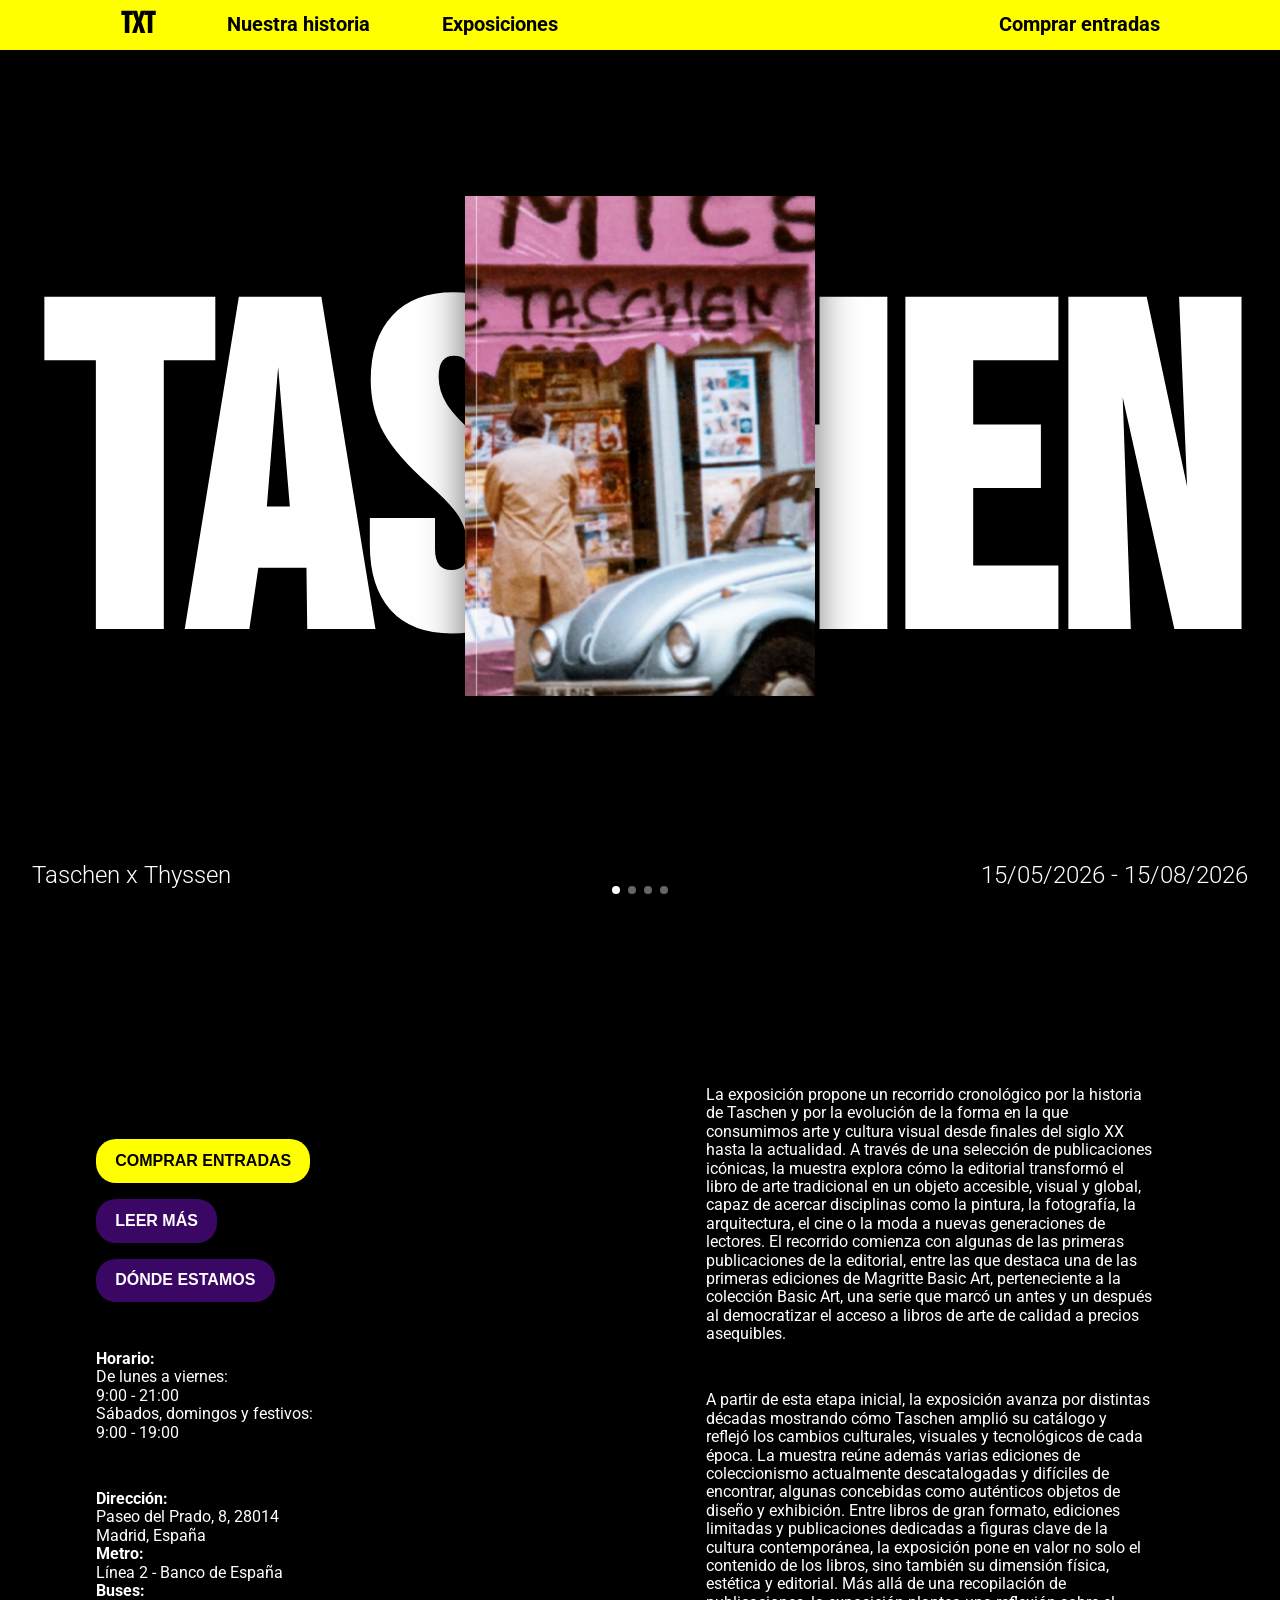
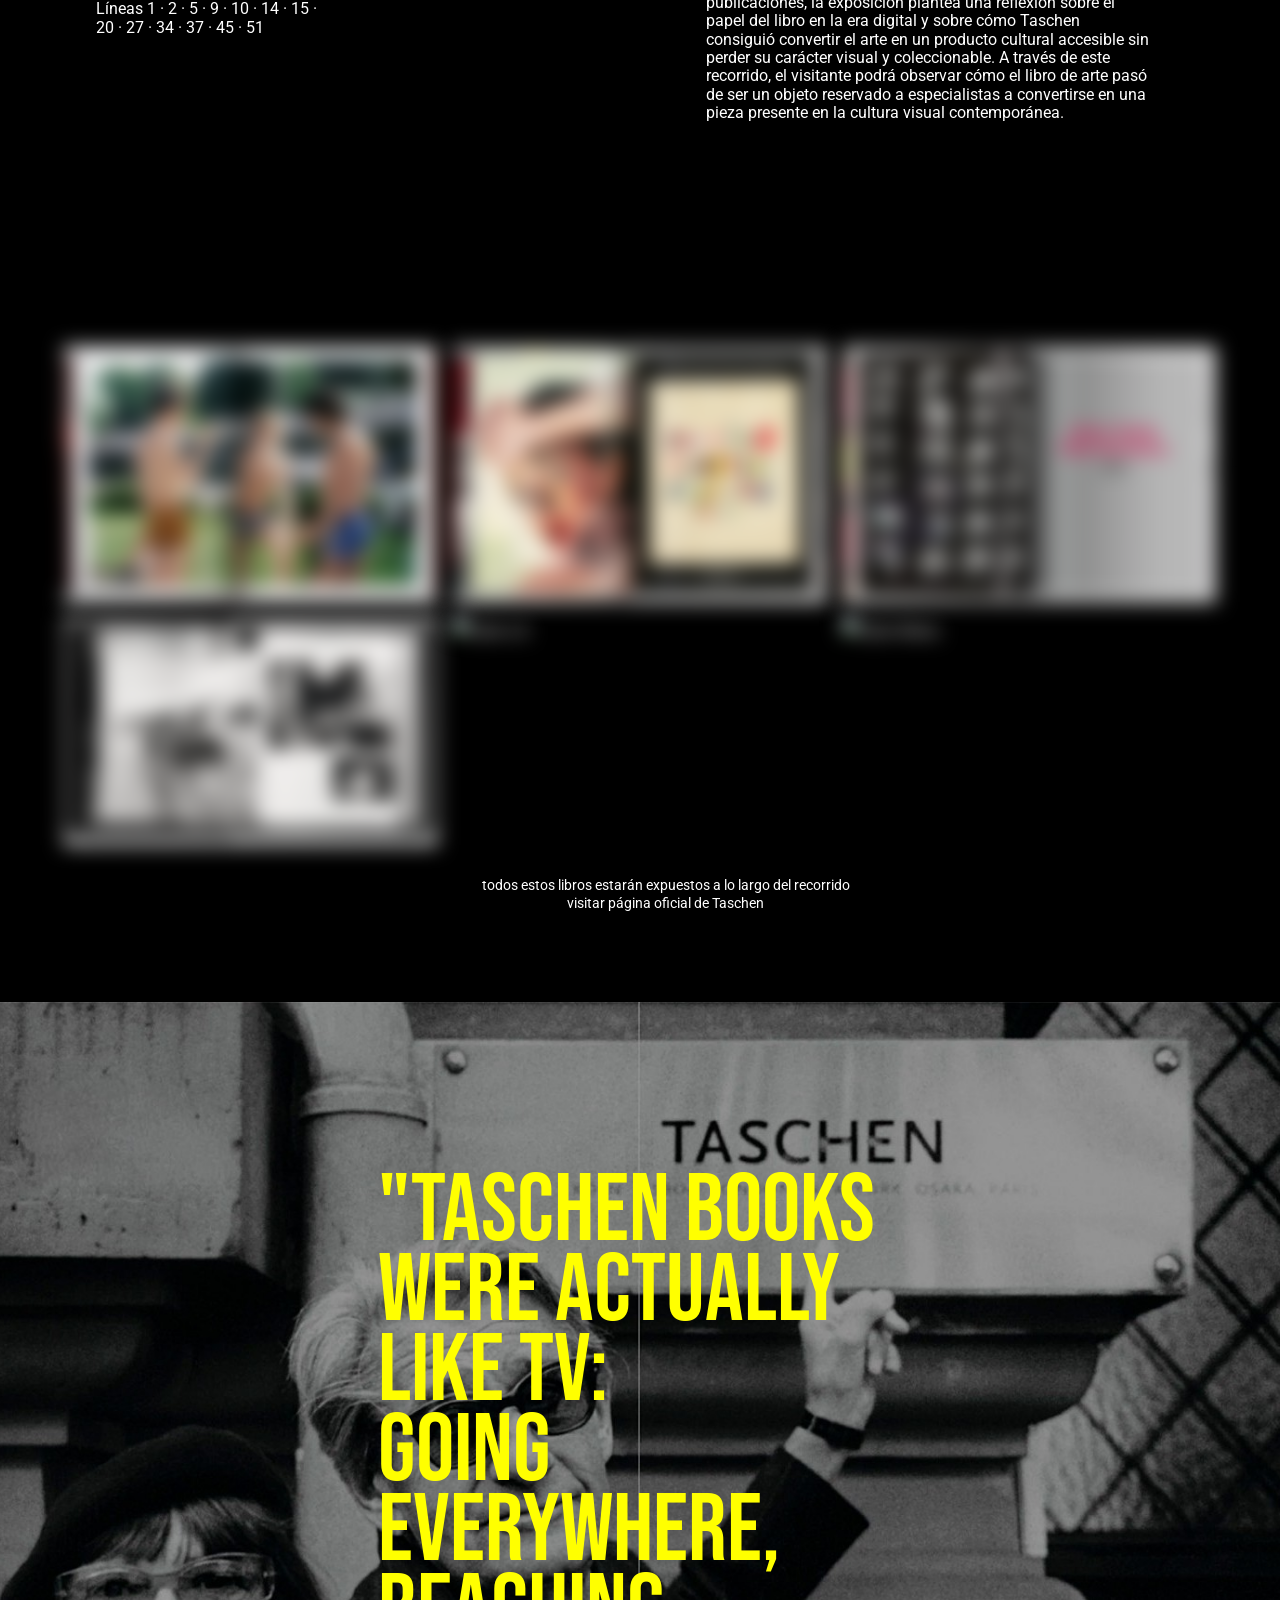
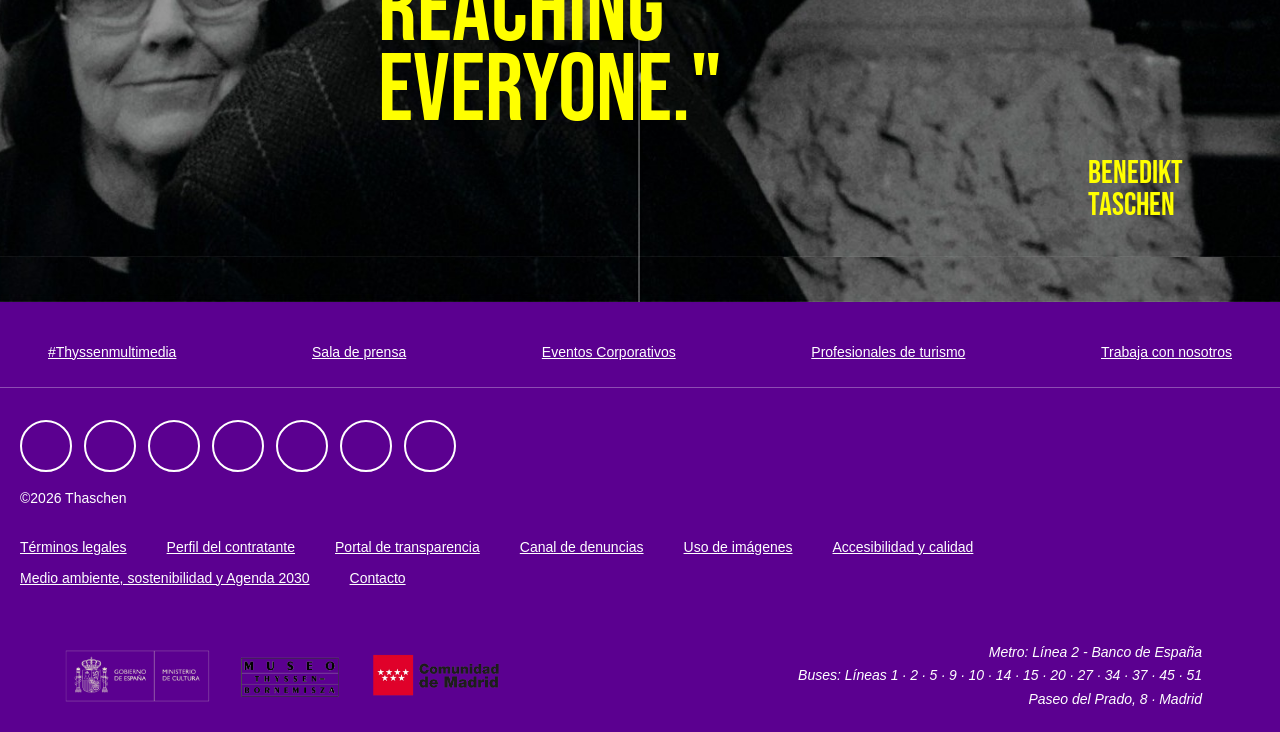
==== index.html @ 72cd9cfa "media queries casi termnado luz" ====
<!doctype html>
<html lang="en">
  <head>
    <title>Taschen x Thyssen</title>
    <meta charset="UTF-8" />
    <link href="img/favicon.png" rel="icon" type="image/x-icon" />
    <meta name="viewport" content="width=device-width, initial-scale=1.0" />
    <link rel="preconnect" href="https://fonts.googleapis.com" />
    <link rel="preconnect" href="https://fonts.gstatic.com" crossorigin />
    <link
      href="https://fonts.googleapis.com/css2?family=Bebas+Neue&family=Monsieur+La+Doulaise&family=Roboto:ital,wght@0,100..900;1,100..900&display=swap"
      rel="stylesheet"
    />
    <link
      rel="stylesheet"
      href="https://cdnjs.cloudflare.com/ajax/libs/font-awesome/7.0.1/css/all.min.css"
      integrity="sha512-2SwdPD6INVrV/lHTZbO2nodKhrnDdJK9/kg2XD1r9uGqPo1cUbujc+IYdlYdEErWNu69gVcYgdxlmVmzTWnetw=="
      crossorigin="anonymous"
      referrerpolicy="no-referrer"
    />

    <!-- <link rel="stylesheet" href="css/stylesheet.css" /> -->
     <link rel="stylesheet" href="css/compartido.css"/>
     
  </head>

  <body class="page-index">
    <!-- Maquetación del menu de navegación........................... -->
   <nav id="menu">
    <ul>
        <li>
            <i class="fa-solid fa-bars" onclick="toggleMenu()"></i>
        </li>
        <li class="logo">
            <a href="#home" onclick="closeMenu()">TXT</a>
        </li>
        <li>
            <a href="history.html" onclick="closeMenu()">Nuestra historia</a>
        </li>
        <li>
            <a href="https://www.museothyssen.org/exposiciones" target="_blank" onclick="closeMenu()">
                Exposiciones
            </a>
        </li>
        <li class="tickets">
            <a href="tickets.html" onclick="closeMenu()">Comprar entradas</a>
        </li>
        <li class="tickets icono">
            <a href="tickets.html" onclick="closeMenu()">
                <i class="fa-solid fa-ticket"></i>
            </a>
        </li>
    </ul>
</nav>

    <!-- Header............................................. -->
    <header class="header">
      <div class="fondoluz">
        <h1>TASCHEN</h1>
        <!--  <span class="eslogan">El arte de editar lo imposible </span> -->
      </div>

      <!-- contenedor donde estan las 4 imagenes q se van cambiando  -->
      <div class="contenedor">
        <!-- la active es la que se ve (editar en css) -->
        <div class="slide active">
          <img src="img/header1.jpg" alt="Imagen 1" />
        </div>
        <div class="slide">
          <img src="img/header2.jpg" alt="Imagen 2" />
        </div>
        <div class="slide">
          <img src="img/header3.jpg" alt="Imagen 3" />
        </div>
        <div class="slide">
          <img src="img/header4.jpg" alt="Imagen 4" />
        </div>
      </div>
      <h2 class="exposición">Taschen x Thyssen</h2>
      <h2 class="fechas">15/05/2026 - 15/08/2026</h2>

      <div class="dots" id="dots">
        <div class="dot active" onclick="goTo(0)"></div>
        <div class="dot" onclick="goTo(1)"></div>
        <div class="dot" onclick="goTo(2)"></div>
        <div class="dot" onclick="goTo(3)"></div>
      </div>
    </header>

    <!-- info exposición.............................................. -->
     <section id="info">
<div class="contenedor-tickets">

    <div class="columna-izquierda">
      <div class="botones">
        <button class="btn-comprar">
          <a href="tickets.html">Comprar entradas</a>
        </button>
        <button class="btn-leer">
          <a href="history.html">Leer más</a>
        </button>
        <button class="btn-donde">Dónde estamos</button>
      </div>

        <p>
           <span>Horario:</span> <br>
            De lunes a viernes: <br>
            9:00 - 21:00 <br>
            Sábados, domingos y festivos: <br>
            9:00 - 19:00
        </p>

        <p>
            <span>Dirección:</span> <br>
            <a href=https://www.google.com/maps/place/Museo+Nacional+Thyssen-Bornemisza/@40.4160406,-3.6975003,17z/data=!3m2!4b1!5s0xd422884f0d4eed9:0xec953e0041586d43!4m6!3m5!1s0xd4228831aa2ecbf:0x5a934a7882cb528f!8m2!3d40.4160406!4d-3.6949254!16zL20vMDczejE5?entry=ttu&g_ep=EgoyMDI2MDUxMy4wIKXMDSoASAFQAw%3D%3D target="_blank" rel="noopener noreferrer">
                Paseo del Prado, 8, 28014 Madrid, España
            </a>
            <br>
        
            <span> Metro:</span><br>
            <a href="https://www.google.com/maps/place/Banco+de+Espa%C3%B1a/@40.4190862,-3.697569,17z/data=!3m1!4b1!4m6!3m5!1s0xd4228848c089d39:0xd64281f9147749df!8m2!3d40.4190862!4d-3.6949941!16s%2Fm%2F0zdr_p5?entry=ttu&g_ep=EgoyMDI2MDUxMy4wIKXMDSoASAFQAw%3D%3D"target="_blank" rel="noopener noreferrer">
             Línea 2 - Banco de España
            </a>
            <br>
        
        
            <span> Buses:</span><br>
             Líneas 1 · 2 · 5 · 9 · 10 · 14 · 15 · 20 · 27 · 34 · 37 · 45 · 51
        <br>
        </p>
    </div>


<div class="columna-derecha">
  <p>
         La exposición propone un recorrido cronológico por 
         la historia de Taschen y por la evolución de la forma 
         en la que consumimos arte y cultura visual desde finales
          del siglo XX hasta la actualidad. A través de una selección de publicaciones icónicas, 
         la muestra explora cómo la editorial transformó el libro de arte tradicional 
         en un objeto accesible, visual y global, capaz de acercar disciplinas como la pintura, la fotografía, la arquitectura, el cine o la moda a nuevas generaciones de lectores. 
          El recorrido comienza con algunas de las primeras publicaciones de la editorial, 
          entre las que destaca una de las primeras ediciones de Magritte Basic Art, 
          perteneciente a la colección Basic Art, una serie que marcó un antes y un después al democratizar 
          el acceso a libros de arte de calidad a precios asequibles. 
  </p>
          
   <p>
          A partir de esta etapa inicial, 
          la exposición avanza por distintas décadas mostrando cómo Taschen amplió su catálogo y reflejó los cambios culturales, visuales y tecnológicos de cada época.
          La muestra reúne además varias ediciones de coleccionismo actualmente descatalogadas
           y difíciles de encontrar, algunas concebidas como auténticos objetos de diseño y exhibición. Entre libros de gran formato, ediciones limitadas y publicaciones dedicadas 
          a figuras clave de la cultura contemporánea, la exposición pone en valor
           no solo el contenido de los libros, sino también su dimensión física, estética y editorial.
         Más allá de una recopilación de publicaciones, la exposición plantea una 
         reflexión sobre el papel del libro en la era digital y sobre cómo Taschen consiguió convertir el arte en un producto cultural accesible sin perder su carácter visual y coleccionable. A través de este recorrido, el visitante podrá observar cómo el libro de arte pasó de ser un objeto reservado a especialistas a convertirse en una pieza presente en la cultura visual contemporánea. 
  </p>
    </div>
  </div>
</section>

      <div class="galeria">
        <figure>
          <img src="img/rolling.jpg" alt="Libro rolling" />
        </figure>
        <figure>
          <img src="img/true crime.jpg" alt="Libro True Crime" />
        </figure>
        <figure>
          <img src="img/andy warhol.jpg" alt="Libro Andy Warhol" />
        </figure>
        <figure>
          <img src="img/andy sumer.jpg" alt="Libro Andy Sumer" />
        </figure>
        <figure>
          <img src="img/LA.jpg" alt="Libro LA" />
        </figure>
        <figure>
          <img src="img/queen.jpg" alt="Libro Reina" />
        </figure>
        
        <p>
          todos estos libros estarán expuestos a lo largo del recorrido <br>
           
       <a href="https://www.taschen.com/en/" target="_blank"> visitar página oficial de Taschen</a>
        </p>
        

        <!-- Foto con frase.................................................... -->
      </div>
  

<section id="frasefoto">
    <div class="contenedor-frase">
        <div class="texto-frase">
            <div class="quote">
                <p>
                    "TASCHEN books were actually like TV: <br>
                    going everywhere,<br>
                    reaching everyone."
                </p>
            </div>
            <div class="autor">
                <p>Benedikt Taschen</p>
            </div>
        </div>
        <img src="img/señor taschen.jpg" alt="Foto de Benedikt Taschen">
    </div>
</section>
    <!-- añadir footer cuando este maquetado -->
 <footer>
      <nav class="footer-top">
        <p>
          <a
            href="https://www.museothyssen.org/thyssenmultimedia"
            target="_blank"
            title="Se abre en una nueva pestaña"
            >#Thyssenmultimedia</a
          >
        </p>
        <p>
          <a
            href="https://www.museothyssen.org/sala-prensa"
            target="_blank"
            title="Se abre en una nueva pestaña"
            >Sala de prensa</a
          >
        </p>
        <p>
          <a
            href="https://www.museothyssen.org/eventos-corporativos"
            target="_blank"
            title="Se abre en una nueva pestaña"
            >Eventos Corporativos</a
          >
        </p>
        <p>
          <a
            href="https://www.museothyssen.org/profesionales-turismo"
            target="_blank"
            title="Se abre en una nueva pestaña"
            >Profesionales de turismo</a
          >
        </p>
        <p>
          <a
            href="https://www.museothyssen.org/empleo"
            target="_blank"
            title="Se abre en una nueva pestaña"
            >Trabaja con nosotros</a
          >
        </p>
      </nav>

      <div class="footer-social">
        <i class="fa-brands fa-facebook"></i>
        <i class="fa-brands fa-instagram"></i>
        <i class="fa-brands fa-x-twitter"></i>
        <i class="fa-brands fa-linkedin-in"></i>
        <i class="fa-brands fa-youtube"></i>
        <i class="fa-brands fa-tiktok"></i>
        <i class="fa-brands fa-whatsapp"></i>
      </div>
      <p class="footer-copy">©2026 Thaschen</p>
      <nav class="footer-legal">
        <p>
          <a
            href="https://www.museothyssen.org/terminos-legales"
            target="_blank"
            title="Se abre en una nueva pestaña"
            >Términos legales</a
          >
        </p>
        <p>
          <a
            href="https://www.museothyssen.org/perfil-contratante"
            target="_blank"
            title="Se abre en una nueva pestaña"
            >Perfil del contratante</a
          >
        </p>
        <p>
          <a
            href="https://www.museothyssen.org/transparencia"
            target="_blank"
            title="Se abre en una nueva pestaña"
            >Portal de transparencia</a
          >
        </p>
        <p>
          <a
            href="https://www.museothyssen.org/canal-denuncias-anonimo"
            target="_blank"
            title="Se abre en una nueva pestaña"
            >Canal de denuncias</a
          >
        </p>
        <p>
          <a
            href="https://www.museothyssen.org/uso-imagenes"
            target="_blank"
            title="Se abre en una nueva pestaña"
            >Uso de imágenes</a
          >
        </p>
        <p>
          <a
            href="https://www.museothyssen.org/visita/accesibilidad"
            target="_blank"
            title="Se abre en una nueva pestaña"
            >Accesibilidad y calidad</a
          >
        </p>
        <p>
          <a
            href="https://www.museothyssen.org/medio-ambiente-sostenibilidad-agenda-2030"
            target="_blank"
            title="Se abre en una nueva pestaña"
            >Medio ambiente, sostenibilidad y Agenda 2030</a
          >
        </p>
        <p>
          <a
            href="https://www.museothyssen.org/contacto"
            target="_blank"
            title="Se abre en una nueva pestaña"
            >Contacto</a
          >
        </p>
      </nav>

      <div class="footer-bottom">
        <figure class="footer-logos">
          <img src="img/gobespana.svg" alt="Gobierno de España" />
          <img src="img/museo.svg" alt="Museo Thyssen-Bornemisza" />
          <img src="img/madrid.svg" alt="Comunidad de Madrid" />
        </figure>

        <div class="footer-location">
          <p>
            Metro: Línea 2 - Banco de España<br />
            Buses: Líneas 1 · 2 · 5 · 9 · 10 · 14 · 15 · 20 · 27 · 34 · 37 · 45
            · 51<br />
            Paseo del Prado, 8 · Madrid
          </p>
        </div>
      </div>
    </footer>
    <script src="js/script.js"></script>
  </body>
</html>
---- css/stylesheet.css ----
* {
  /* Se quitan los márgenes y rellenos por defecto */
  margin: 0;
  padding: 0;
  box-sizing: border-box;
  /* Estilos comunes para todo el texto: tipografía, color e interlineado */
  font-family: "Roboto", sans-serif;
  color: white;
  line-height: 1.6;
  /* Scroll suave cuando me muevo por la página a través de los enlaces del menú */
  scroll-behavior: smooth;
}

img {
  /* Ajusta ancho de imagen al contenedor padre */
  width: 100%; /*  imagen responsiva en ancho */
  /* Alineación vertical en línea de texto */
  vertical-align: middle; /* evita saltos de línea en imágenes inline */
}

p {
  /* Margen alrededor del párrafo */
  margin: 3rem 2rem; 
  line-height: 1rem; /
  /* interlineado */
}

body {
  background-color: black;
  margin: 0;
  padding: 0;
}

h1 {
  /* Estilos para el título principal */
  font-family: "Bebas Neue", cursive;
  font-size: 4rem;
  text-align: center;
  margin: 2rem 0;
}

h2 {
  /* Estilos para los subtítulos */
  font-family: "Roboto", sans-serif;
  font-size: 2rem;
  text-align: center;
  margin: 1rem 0;
  font-weight: 300;
}

a {
  color: white;
  text-decoration: none;
}

/* Estilos del nav................................... */
#menu {
  /* Se coloca en su posición por defecto pero al hacer scroll se queda pegado arriba */
  position: sticky;
  top: 0;
  z-index: 1;
  background-color: yellow;
  box-sizing: border-box;
  height: 50px;
  width: 100%;
}

#menu img {
  /* Tamaño de los iconos del menú */
  width: 30px;
  height: 30px;
}

#menu ul {
  /* Lista horizontal sin viñetas */
  list-style: none;
  display: flex;
  font-size: 20px;
  align-items: center;
  justify-content: center;
  
 
}

#menu > ul > li > a {
    color: black;
    font-weight: bold;
    text-decoration: none;
}


/* todos los li separados 4.5rem entre sí */
#menu ul li + li {
    margin-left: 4.5rem;
}

/* solo el primer .tickets tiene 417px respecto al grupo anterior */
#menu ul li.tickets:not(.icono) {
    margin-left: 441px;
}

/* el icono vuelve a 4.5rem */
#menu ul li.icono {
    margin-left: 4.5rem;
}

#menu ul li.icono i {
  padding-top: 5px;
    font-size: 25px;
    color: #000000;

}

#menu ul li.logo a {
    font-size: 30px;
    font-family: "Bebas Neue", cursive;
    color: #000000;
    text-decoration: none;
}

#menu ul li.tickets a {
    color: #000000;
 }   

 #menu > ul > li:hover {
  transform: scale(1.01);
  transition: transform 0.3s;
}

 /* header................................................ */
  .header {
    position: relative;
    width: 100%;
    height: 100vh;          
    overflow: hidden;
    background: #000000;
  }

  /* ── imagen de fondo ── */
.fondoluz {
    position: absolute;
    inset: 0;
    display: flex;
    justify-content: center;
    align-items: center;
}

.fondoluz h1 {
    margin: 0;
    font-size: 35vw;
}

h2.exposición {
    position: absolute;
    bottom: 6rem;
    left: 2rem;
    margin: 0;
    font-size: 1.5rem;
    color: white;
}

h2.fechas {
    position: absolute;
    bottom: 6rem;
    right: 2rem;
    margin: 0;
    font-size: 1.5rem; 
    color: white;
    }

    .header h2 {
    margin: 0;
    }

  

  /* ── imagen pequeña superpuesta (carrusel) ── */
  .contenedor {
    position: absolute;
    top: 45%;
    left: 50%;
    transform: translate(-50%, -50%);
    width: 350px;
    height: 500px;
    align-items: center;
  }

  .slide {
    position: absolute;
    inset: 0;
    opacity: 0;
    transition: opacity 0.8s ease;
  }
  .slide.active { opacity: 1; }

  .slide img {
    width: 100%;
    height: 100%;
    object-fit: cover;
    display: block;
    box-shadow: 0 12px 40px rgba(0,0,0,0.6);
  }

  /* ── puntos indicadores ── */
  .dots {
    position: absolute;
    bottom: 6rem;
    left: 50%;
    transform: translateX(-50%);
    display: flex;
    gap: 8px;
  }
  .dot {
    width: 8px; height: 8px;
    border-radius: 50%;
    background: rgba(255,255,255,0.4);
    cursor: pointer;
    transition: background 0.3s;

  }
  .dot.active { background: white; }

  /* info.................................... */

  #info {
    display: flex;
    height: 100vh;
    align-items: center;
    padding-bottom: 3rem;
    }

  .columna-izquierda span {
    font-weight: bold;
    color: white;
}

  /* estilos comunes a los tres */
button {
    display: block;
    width: 250px;
    padding: 1rem 2rem;
    border-radius: 20px;
    font-size: 1.25rem;
    font-weight: 700;
    text-transform: uppercase;
    cursor: pointer;
    border: none;
    margin: 1rem 0;
    align-items: column;
}



/* botón amarillo */

.contenedor-tickets {
    display: flex;
    align-items: flex-end;        /* centra verticalmente */
    justify-content: space-between;  /* botones izq, texto dcha */
    gap: 2rem;
    padding: 3rem;
}
.columna-izquierda {
    width: 30%;
    padding: 0 3rem;
    justify-content: space-between;
    padding-bottom: 1rem;
}

.columna-derecha {
    width: 50%;
    text-align: justify;
    padding: 0 3rem;
    padding-bottom: 6rem;
    align-items: flex-end;
}



.columna-derecha p:first-child {
    margin-bottom: 0rem;
}

.button {
    display: block;
    width: 250px;
    padding: 1rem 2rem;
    border-radius: 20px;
    font-size: 1rem;
    font-weight: 700;
    text-transform: uppercase;
    cursor: pointer;
    border: none;
    margin: 1rem 0;
    
}

.btn-comprar {
    background-color: yellow;
    color: black;
    border: none;
}

.btn-comprar:hover {
    background: white;
    color: black;
    transition: 0.3s ease;
}



/* botón morado oscuro */
.btn-leer {
    background-color: #3b0764;
    color: white;
}

/* botón morado medio */
.btn-donde {
    background-color: #3b0764;
    color: white;
}

.btn-leer:hover, .btn-donde:hover {
    background: #ffffff;
    color: #3b0764;
    transition: 0.3s ease;
}

p {
    text-align: justify;
    width: 90%;
    margin-left: auto;   
    font-size: 1rem; 
    line-height: 1.15rem;
    align-items: center;
}

  /* galeria..................................................... */
  .galeria {
  display: flex;
  flex-wrap: wrap;
  gap: 1em;
  padding: 2rem 4rem;
}

.galeria > figure {
  flex: 27%;
  filter: blur(10px); /* Cuanto mayor sea el número, mayor es el difuminado */
  transition: 0.5s;
  animation: movimiento ease 7s infinite; /* Aplica la animación de movimiento */
}

.galeria figure img {
    width: 100%;
    height: 100%;
    object-fit: cover;    /* ← recorta la imagen para que llene el espacio */
    display: block;
}

.galeria p {
    text-align: center;
    font-size: 0.9rem;
    margin-top: 0.5rem;
    color: white;
    padding: 0.5rem;
}

.galeria > figure:hover {
  filter: none; /* Se quita el difuminado al pasar el ratón */
}

@keyframes movimiento {
  0% {
    transform: translateY(0);
  }
  50% {
    transform: translateY(-10px);
  }
  100% {
    transform: translateY(0);
  }
}

/* Frase foto.................................................. */

#frasefoto {
    background-image: url('img/señor taschen.jpg');
    background-size: cover;
    background-position: center;
    height: 100vh;
    position: relative;
    
}

#frasefoto img {
    width: 100%;
    height: 95vh;
    object-fit: cover;
    display: block;
    margin: 0;
     
}

.quote {
    position: absolute;
    top: 50%;
    left: 50%;
    transform: translate(-50%, -50%);
    text-align: center;
    color: white;
    font-size: 1.5rem;
    padding: 0 2rem;
    }

    .quote p {
      font-family: "Bebas Neue", cursive;
      font-size: 96px;
       line-height: 5rem;
       color: yellow;
      
      
  }

.autor {
    position: absolute;
    bottom: 2rem;
    left: 90%;
    transform: translateX(-50%);
}

.autor p {
    font-family: "Bebas Neue", cursive;
    font-size: 2rem;
    line-height: 2rem;
    color: yellow;
  }
---- css/compartido.css ----
/* ===================== RESET + COMPARTIDO ===================== */
* {
  margin: 0;
  padding: 0;
  box-sizing: border-box;
  scroll-behavior: smooth;
}

html,
body {
  overflow-x: hidden;
  max-width: 100%;
}

a {
  color: white;
  text-decoration: none;
}

/* nav........................................ */
#menu {
  position: fixed;
  top: 0;
  z-index: 100;
  background-color: yellow;
  box-sizing: border-box;
  height: 50px;
  width: 100%;
  line-height: 1.6;
}

#menu img {
  width: 30px;
  height: 30px;
}
#menu ul {
  list-style: none;
  display: flex;
  font-size: 20px;
  align-items: center;
  justify-content: center;
}
#menu > ul > li > a {
  color: black;
  font-weight: bold;
  text-decoration: none;
}
#menu ul li + li {
  margin-left: 4.5rem;
}
#menu ul li.tickets:not(.icono) {
  margin-left: 441px;
}
#menu ul li.icono {
  margin-left: 4.5rem;
}
#menu ul li.icono i {
  padding-top: 5px;
  font-size: 25px;
  color: #000000;
}
#menu ul li.logo a {
  font-size: 30px;
  font-family: "Bebas Neue", cursive;
  color: #000000;
  text-decoration: none;
}
#menu ul li.tickets a {
  color: #000000;
}
#menu > ul > li:hover {
  transform: scale(1.01);
  transition: transform 0.3s;
}

/* ocultar menu hamburguesa */
#menu > ul > li:first-child {
  display: none;
  color: black;
}

@media (max-width: 1180px) {
  #menu ul li.tickets:not(.icono) {
    margin-left: auto;
  }

  #menu ul {
    justify-content: space-between;
    padding: 0 2rem;
  }

  #menu ul li + li {
    margin-left: 2rem;
  }
}

@media (max-width: 835px) {
  #menu ul {
    font-size: 14px;
  }
}

@media (max-width: 500px) {
  #menu ul {
    font-size: 12px;
  }
}

/* Media query para pantallas de menos de 700px */
@media screen and (max-width: 700px) {
  #menu {
    height: auto;
  }

  #menu ul {
    flex-direction: column;
    align-items: flex-start;
    padding: 0.5rem 1rem;
  }

  /* Se muestra el icono hamburguesa */
  #menu > ul > li:first-child {
    display: block;
    cursor: pointer;
    font-size: 25px;
    padding: 0.5rem 0;
  }

  /* Se ocultan todas las opciones menos el icono */
  #menu > ul > li:not(:first-child) {
    display: none;
  }

  /* Cuando el menú tiene la clase "abierto", se muestran las opciones */
  #menu.abierto > ul > li:not(:first-child) {
    display: block;
    margin-left: 0 !important; /* Anula los márgenes del menú horizontal */
    padding: 0.4rem 0;
  }

  /* Quitamos el margin-left especial de .tickets en móvil */
  #menu ul li.tickets:not(.icono) {
    margin-left: 0;
  }
}

/* landing............................ */

.page-index {
  background-color: black;
  font-family: "Roboto", sans-serif;
  color: white;
  line-height: 1.6;
}
.page-index img {
  width: 100%;
  vertical-align: middle;
}
.page-index p {
  margin: 3rem 2rem;
  line-height: 1rem;
  text-align: justify;
  width: 90%;
  margin-left: auto;
  font-size: 1rem;
  line-height: 1.15rem;
}

/* taschen de fondo...................... */
.page-index h1 {
  font-family: "Bebas Neue", cursive;
  font-size: 4rem;
  text-align: center;
  margin: 2rem 0;
}
.page-index h2 {
  font-family: "Roboto", sans-serif;
  font-size: 2rem;
  text-align: center;
  margin: 1rem 0;
  font-weight: 300;
}
.page-index .header {
  position: relative;
  width: 100%;
  height: 110vh;
  overflow: hidden;
  background: #000000;
}
.page-index .fondoluz {
  position: absolute;
  inset: 0;
  display: flex;
  justify-content: center;
  align-items: center;
}
.page-index .fondoluz h1 {
  margin: 0;
  font-size: 35vw;
}
.page-index h2.exposición {
  position: absolute;
  bottom: 6rem;
  left: 2rem;
  margin: 0;
  font-size: 1.5rem;
  color: white;
}
.page-index h2.fechas {
  position: absolute;
  bottom: 6rem;
  right: 2rem;
  margin: 0;
  font-size: 1.5rem;
  color: white;
}

/* contenedor de img q va cambiando................ */
.page-index .header h2 {
  margin: 0;
}
.page-index .contenedor {
  position: absolute;
  top: 45%;
  left: 50%;
  transform: translate(-50%, -50%);
  width: 350px;
  height: 500px;
}
.page-index .slide {
  position: absolute;
  inset: 0;
  opacity: 0;
  transition: opacity 0.8s ease;
}
.page-index .slide.active {
  opacity: 1;
}
.page-index .slide img {
  width: 100%;
  height: 100%;
  object-fit: cover;
  display: block;
  box-shadow: 0 12px 40px rgba(0, 0, 0, 0.6);
}
.page-index .dots {
  position: absolute;
  bottom: 6rem;
  left: 50%;
  transform: translateX(-50%);
  display: flex;
  gap: 8px;
}
.page-index .dot {
  width: 8px;
  height: 8px;
  border-radius: 50%;
  background: rgba(255, 255, 255, 0.4);
  cursor: pointer;
  transition: background 0.3s;
}
.page-index .dot.active {
  background: white;
}
.page-index #info {
  display: flex;
  min-height: 100vh;
  height: auto;
  align-items: center;
  padding-bottom: 3rem;
}

/* sección de info........................... */
.page-index .columna-izquierda span {
  font-weight: bold;
  color: white;
}
.page-index button {
  display: block;
  width: 250px;
  padding: 1rem 2rem;
  border-radius: 20px;
  font-size: 1.25rem;
  font-weight: 700;
  text-transform: uppercase;
  cursor: pointer;
  border: none;
  margin: 1rem 0;
}
.page-index .contenedor-tickets {
  display: flex;
  align-items: center;
  justify-content: space-between;
  gap: 2rem;
  padding: 3rem;
}
.page-index .columna-izquierda {
  width: 30%;
  padding: 0 3rem;
  padding-bottom: 5rem;
  margin: 0.2rem 0 !important;
}
.page-index .columna-derecha {
  width: 50%;
  text-align: justify;
  padding: 0 3rem;
  padding-bottom: 5rem;

  /* estilos de botones................................ */
}
.page-index .btn-comprar {
  background-color: yellow;
  color: black;
  border: none;
}
.page-index .btn-comprar a {
  color: black;
}
.page-index .btn-comprar:hover {
  background: white;
  color: black;
  transition: 0.3s ease;
}
.page-index .btn-leer,
.page-index .btn-donde {
  background-color: #3b0764;
  color: white;
}
.page-index .btn-leer:hover,
.page-index .btn-donde:hover {
  background: #ffffff;
  color: #3b0764;
  transition: 0.3s ease;
}
.page-index .galeria {
  display: flex;
  flex-wrap: wrap;
  gap: 1em;
  padding: 2rem 4rem;
}

/* galeria desenfocada........................ */

.page-index .galeria > figure {
  flex: 27%;
  filter: blur(10px);
  transition: 0.5s;
  animation: movimiento ease 7s infinite;
}
.page-index .galeria figure img {
  width: 100%;
  height: 100%;
  object-fit: cover;
  display: block;
}
.page-index .galeria p {
  text-align: center;
  font-size: 0.9rem;
  margin-top: 0.5rem;
  color: white;
  padding: 0.5rem;
}
.page-index .galeria > figure:hover {
  filter: none;
}

@keyframes movimiento {
  0% {
    transform: translateY(0);
  }
  50% {
    transform: translateY(-10px);
  }
  100% {
    transform: translateY(0);
  }
}
/* frase final con foto.................. */

.page-index #frasefoto {
  background-image: url("../img/señor taschen.jpg");
  background-size: cover;
  background-position: center;
  height: 100vh;
  position: relative;
}
.page-index #frasefoto img {
  width: 100%;
  height: 95vh;
  object-fit: cover;
  display: block;
  margin: 0;
}
.page-index .quote {
  position: absolute;
  top: 50%;
  left: 50%;
  transform: translate(-50%, -50%);
  text-align: center;
  color: white;
  font-size: 1.5rem;
  padding: 0 2rem;
}
.page-index .quote p {
  font-family: "Bebas Neue", cursive;
  font-size: 96px;
  line-height: 5rem;
  color: yellow;
}
.page-index .autor {
  position: absolute;
  bottom: 2rem;
  left: 90%;
  transform: translateX(-50%);
}
.page-index .autor p {
  font-family: "Bebas Neue", cursive;
  font-size: 2rem;
  line-height: 2rem;
  color: yellow;
}

@media (max-width: 1180px) {
  .page-index .contenedor-tickets {
    flex-direction: column;
    align-items: center;
    padding: 2rem;
  }

  .page-index .columna-izquierda {
    width: 100%;
    padding: 0 2rem;
    display: flex;
    flex-direction: column;
    align-items: center;
  }
  .page-index .botones {
    display: flex;
    flex-direction: row;
    justify-content: center;
    gap: 1rem;
    flex-wrap: nowrap;
  }

  .page-index .botones button {
    width: auto;
    padding: 0.8rem 1.2rem;
    font-size: 1rem;
  }
  .page-index .columna-derecha {
    width: 100%;
    padding: 0 2rem 2rem;
  }

  .page-index p {
    margin: 1rem 1rem;
  }
}

@media (max-width: 700px) {
  .page-index .botones {
    display: flex;
    flex-direction: column;
    justify-content: left;
    gap: 0.5rem;
    flex-wrap: nowrap;
  }
}
.page-index .botones button {
  width: auto;
  padding: 0.8rem 1.2rem;
  font-size: 1rem;
}

@media (max-width: 835px) {
  .page-index h2.exposición,
  .page-index h2.fechas {
    font-size: 1rem;
  }

  .page-index .quote p {
    font-size: 4rem;
    line-height: 3rem;
  }

  .page-index .autor p {
    font-size: 1.5rem;
    line-height: 1.5rem;
  }

  .page-index .galeria > figure {
    /* quitar efecto desenfocado y hover de la galeria */
    filter: none !important;
    animation: none;
    flex: 45%;
  }

  .page-index .columna-izquierda {
    flex-direction: column;
    align-items: center;
    width: 100%;
  }
}

@media screen and (max-width: 490px) {
  /* se aumenta la altura del ehader para q ls h2 no queden pegado a los dots */
  .page-index .header {
    height: 100vh;
  }

  .page-index .dots {
    bottom: 8rem;
  }

  .page-index h2.exposición {
    bottom: 3rem;
    left: 50%;
    transform: translateX(-50%);
    /* impide q el texto se divida en 2 lineas */
    white-space: nowrap;
    font-size: 1rem;
  }

  .page-index h2.fechas {
    bottom: 1.5rem;
    right: 50%;
    transform: translateX(50%);
    white-space: nowrap;
    font-size: 1rem;
  }

  .page-index .contenedor {
    width: 300px;
    height: 400px;
  }

  .page-index .botones {
    flex-direction: row;
    flex-wrap: wrap;
    justify-content: center;
  }
}

/* /* justificar p a al izda no rios */
.page-index p {
  text-align: left;
}

.page-index .galeria {
  padding-top: 0;
  margin-top: 0;
}

/* historia.................................. */
.page-history {
  background-color: #000000;
  font-family: "Roboto", sans-serif;
  color: #ffffff;
}
.page-history h1 {
  font-family: "Bebas Neue", cursive;
  text-align: center;
  font-size: 14vw;
  font-weight: 400;
  margin-top: 7rem;
}
.page-history h2 {
  font-family: "Bebas Neue", cursive;
  font-size: 4vw;
  font-weight: 200;
  margin-top: -3rem;
  margin-left: 3rem;
}
.page-history h3 {
  font-family: "Roboto", sans-serif;
  font-style: italic;
  text-align: center;
  font-size: 4vw;
  font-weight: 200;
  margin-top: 6rem;
  margin-left: 2rem;
  margin-right: 2rem;
}
.page-history h4 {
  text-align: right;
  font-family: "Roboto", sans-serif;
  font-style: italic;
  font-size: 3vw;
  font-weight: 100;
  margin-top: 6rem;
  margin-right: 5rem;
}
.page-history h5 {
  font-family: "Roboto", sans-serif;
  font-style: italic;
  font-size: 150%;
}
.page-history p {
  font-family: "Roboto", sans-serif;
  font-style: italic;
}
.page-history .textoabajo {
  position: relative;
  z-index: 1;
}

.page-history .textoabajo a {
  position: relative;
  z-index: 1;
  pointer-events: auto;
}
.page-history a {
  color: #ffffff;
  text-decoration: none;
}
.page-history .todo {
  position: relative;
}
.page-history .todo > img {
  position: absolute;
  top: 0;
  left: 50%;
  transform: translateX(-50%);
  z-index: 0;
  width: 55%;
}
.page-history .textoimagen,
.page-history .textoimagen1,
.page-history .textoimagen2,
.page-history .textoimagen3,
.page-history .textoimagen4,
.page-history .textoimagen5,
.page-history .textoimagen6,
.page-history .textoimagen7 {
  position: relative;
  z-index: 1;
  display: flex;
  align-items: center;
  width: 100%;
  margin-bottom: 1rem;
  justify-content: space-between;
}
.page-history .textoimagen,
.page-history .textoimagen2,
.page-history .textoimagen4,
.page-history .textoimagen6 {
  flex-direction: row;
}
.page-history .textoimagen1,
.page-history .textoimagen3,
.page-history .textoimagen5,
.page-history .textoimagen7 {
  flex-direction: row-reverse;
}
.page-history figure {
  width: 40%;
}
.page-history figure img {
  width: 100%;
  height: auto;
}
.page-history figure a {
  display: block;
  cursor: zoom-in;
}
.page-history .texto {
  width: 30%;
  font-family: "Roboto";
}
.page-history .textoimagen {
  margin: 5rem;
}
.page-history .textoimagen2 {
  margin-top: 3rem;
  margin-left: 5rem;
  margin-bottom: 6rem;
}
.page-history .textoimagen4 {
  margin-top: 1rem;
  margin-left: 5rem;
}
.page-history .textoimagen6 {
  margin-top: 12rem;
  margin-left: 5rem;
  margin-bottom: 4rem;
  margin-right: 4rem;
}
.page-history .textoimagen7 {
  margin-top: 10rem;
  padding-left: 4rem;
  padding-right: 8rem;
}
.page-history .textoimagen1 {
  padding-right: 6rem;
}
.page-history .textoimagen3 {
  padding-right: 6rem;
}
.page-history .textoimagen3 > div {
  padding-top: 1rem;
  padding-bottom: 6rem;
}
.page-history .textoimagen5 {
  padding-right: 6rem;
  margin-top: 10rem;
}
.page-history .figura1 img {
  width: 50%;
}
.page-history .figura1 {
  margin-left: 2rem;
  margin-top: 2rem;
}
.page-history .figura2 img {
  width: 50%;
}
.page-history .figura2 {
  margin-left: 9rem;
}
.page-history .figura3 img {
  margin-left: 2rem;
  width: 40%;
}
.page-history .figura4 img {
  width: 40%;
  margin-left: 11rem;
  margin-bottom: 5rem;
}
.page-history .figura5 img {
  width: 50%;
}
.page-history .figura6 img {
  width: 60%;
  margin-left: 9rem;
}
.page-history .figura7 img {
  width: 80%;
  padding-right: 7rem;
}
.page-history .figura8 img {
  margin-left: 4rem;
  width: 70%;
}
.page-history .textoabajo {
  text-align: center;
  margin-top: 30rem;
  list-style: none;
}
.page-history .fechaabajo {
  text-align: right;
  padding-right: 5rem;
  padding-top: 9rem;
}

/* compra de entradas......................... */

.page-tickets {
  background: #f5f5f5;
  font-family: "Roboto", sans-serif;
}

.page-tickets * {
  color: black;
}
.page-tickets .pagina {
  width: 100%;
  min-height: 100vh;
  background: #f5f5f5;
  padding-top: 70px;
  box-sizing: border-box;
}
.page-tickets .pagina h1,
.page-tickets .pagina h2,
.page-tickets .pagina h3,
.page-tickets .paso,
.page-tickets .boton,
.page-tickets .descargapdf,
.page-tickets #aceptarcompra,
.page-tickets .inicio {
  font-family: "Bebas Neue", sans-serif;
  letter-spacing: 1px;
}
.page-tickets .pagina p,
.page-tickets .pagina input,
.page-tickets .pagina select,
.page-tickets .pagina span,
.page-tickets .pagina label,
.page-tickets .pagina button,
.page-tickets .pagina div {
  font-family: "Roboto", sans-serif;
  color: black;
}
.page-tickets .bloque {
  width: 100%;
  max-width: 1150px;
  height: 310px;
  margin: 30px auto 0;
  border: 1px solid #9f9f9f;
  background: white;
  display: flex;
  overflow: hidden;
}
.page-tickets .imagen {
  width: 29%;
  height: 100%;
  flex-shrink: 0;
}
.page-tickets .imagen img {
  width: 100%;
  height: 100%;
  object-fit: cover;
  display: block;
}
.page-tickets .texto {
  width: 71%;
  height: 100%;
  padding: 40px 55px 40px 45px;
  display: flex;
  flex-direction: column;
  justify-content: center;
  align-items: flex-start;
  box-sizing: border-box;
}
.page-tickets .texto h1 {
  font-size: 5rem;
  line-height: 0.9;
  margin: 0 0 28px 0;
  color: black;
  text-align: left;
}
.page-tickets .texto p {
  max-width: 95%;
  margin: 0;
  color: black;
  font-size: 1rem;
  line-height: 1.35;
}
.page-tickets .proceso {
  width: 100%;
  min-height: 95vh;
  padding: 40px 0 5px 0;
}
.page-tickets .pasos {
  width: 100%;
  max-width: 1200px;
  margin: 0 auto 40px;
  padding: 18px 22px;
  display: grid;
  grid-template-columns: repeat(4, 1fr);
  gap: 20px;
  border-radius: 28px;
  transition:
    background 0.35s ease,
    backdrop-filter 0.35s ease,
    border 0.35s ease,
    box-shadow 0.35s ease;
}
.page-tickets .pasos.desplazado {
  background: rgba(255, 255, 255, 0.18);
  border: 1px solid rgba(255, 255, 255, 0.25);
  box-shadow: 0 8px 32px rgba(0, 0, 0, 0.08);
  backdrop-filter: blur(14px);
}
.page-tickets .paso {
  padding: 18px 25px;
  background: #f2eb00;
  border-radius: 40px;
  color: black !important;
  font-size: 1rem;
  text-align: center;
  white-space: nowrap;
  transition: 0.3s;
}
.page-tickets .paso.activo {
  background: black !important;
  color: #f2eb00 !important;
}

.page-tickets .fases {
  width: 100%;
  max-width: 1100px;
  margin: auto;
}

.page-tickets .fase {
  display: none;
  animation: aparecer 0.4s ease;
}

.page-tickets .fase.visible {
  display: block;
}

.page-tickets .fase h2 {
  margin-bottom: 40px;
  color: black;
  font-size: 3.5rem;
}

.page-tickets .calendario {
  max-width: 560px;
  margin: auto;
}

.page-tickets .cabecera {
  margin-bottom: 18px;
  display: flex;
  align-items: center;
  justify-content: center;
  gap: 22px;
}

.page-tickets .cabecera h3 {
  color: black;
  font-size: 1.4rem;
}

.page-tickets .cabecera button {
  width: 40px;
  height: 40px;
  border: none;
  background: white;
  cursor: pointer;
  display: flex;
  align-items: center;
  justify-content: center;
  font-size: 1.35rem;
  font-weight: bold;
  transition: 0.3s;
}

.page-tickets .cabecera button:hover {
  background: #f2eb00;
}

.page-tickets .dias,
.page-tickets .fechas {
  display: grid;
  grid-template-columns: repeat(7, 1fr);
  gap: 7px;
}

.page-tickets .dias div {
  color: black;
  font-size: 0.9rem;
  font-weight: bold;
  text-align: center;
}

.page-tickets .dia {
  aspect-ratio: 1/1;
  border: 1px solid #999;
  background: white;
  color: black;
  cursor: pointer;
  display: flex;
  align-items: center;
  justify-content: center;
  font-size: 0.92rem;
  transition: 0.3s;
}

.page-tickets .dia:hover {
  background: #f2eb00;
}

.page-tickets .dia.elegido {
  background: black !important;
  color: #f2eb00 !important;
}

.page-tickets .dia.bloqueado {
  opacity: 0.3;
  pointer-events: none;
}

.page-tickets .horas {
  max-width: 760px;
  margin: auto;
  display: grid;
  grid-template-columns: repeat(3, 1fr);
  gap: 14px;
}

.page-tickets .hora {
  padding: 11px 10px;
  border: 1px solid #999;
  background: white;
  color: black;
  cursor: pointer;
  font-size: 0.95rem;
  text-align: center;
  transition: 0.3s;
}

.page-tickets .hora:hover {
  background: black;
  color: #f2eb00;
}

.page-tickets .hora.elegido {
  background: black !important;
  color: #f2eb00 !important;
}

.page-tickets .formulario {
  max-width: 420px;
  margin: 15vh auto;
  display: flex;
  flex-direction: column;
  gap: 14px;
}

.page-tickets .formulario input,
.page-tickets .formulario select {
  height: 46px;
  padding: 0 14px;
  border: 1px solid #888;
  background: rgb(255, 255, 255);
  color: black !important;
  font-size: 0.95rem;
}

.page-tickets .cantidad {
  display: flex;
  flex-direction: column;
  gap: 8px;
}

.page-tickets .controles {
  display: flex;
  align-items: center;
  gap: 14px;
}

.page-tickets .controles button {
  width: 36px;
  height: 36px;
  display: flex;
  justify-content: center;
  align-items: center;
  padding: 0;
  border: none;
  background: black;
  color: #f2eb00;
  cursor: pointer;
  font-size: 1rem;
  font-weight: bold;
  transition: 0.3s;
}

.page-tickets .controles button:hover {
  background: #f2eb00;
  color: black;
}

.page-tickets .total {
  color: black;
  font-size: 0.98rem;
  font-weight: bold;
}

.page-tickets .boton {
  padding: 12px 26px;
  border: none;
  background: #f2eb00;
  color: black;
  cursor: pointer;
  font-size: 0.95rem;
  transition: 0.3s;
}

.page-tickets .boton:hover {
  background: black;
  color: #f2eb00;
}

.page-tickets .navegacion {
  width: 100%;
  max-width: 1100px;
  margin: 40px auto 40px;
  display: flex;
  justify-content: space-between;
}
.page-tickets .oculto {
  visibility: hidden;
}

.page-tickets .fondo {
  position: fixed;
  inset: 0;
  z-index: 999;
  background: rgba(255, 255, 255, 0.2);
  backdrop-filter: blur(10px);
  display: none;
  align-items: center;
  justify-content: center;
}

.page-tickets .ventana {
  width: 90%;
  max-width: 550px;
  padding: 18px 22px;
  background: white;
  display: flex;
  flex-direction: column;
  gap: 10px;
}

.page-tickets .info h3 {
  margin-bottom: 15px;
  color: black !important;
  font-size: 2rem;
}

.page-tickets #resumencompra {
  display: grid;
  grid-template-columns: repeat(2, 1fr);
  gap: 4px 18px;
  color: black !important;
}

.page-tickets #resumencompra p,
.page-tickets #resumencompra div,
.page-tickets #resumencompra span {
  margin: 0;
  line-height: 1.2;
}

.page-tickets #resumencompra {
  align-items: start;
}

.page-tickets .acciones {
  display: flex;
  justify-content: center;
}

.page-tickets #aceptarcompra {
  padding: 14px 50px;
  border: none;
  background: #4b007d;
  color: white;
  cursor: pointer;
  transition: 0.3s;
}

.page-tickets #aceptarcompra:hover {
  background: #f2eb00;
  color: black;
}

.page-tickets .tarjeta {
  width: 100%;
  max-width: 1100px;
  height: 280px;
  margin: auto;
  border: 1px solid #999;
  background: white;
  display: flex;
  overflow: hidden;
}

.page-tickets .imagenfinal {
  width: 28%;
  height: 100%;
  flex-shrink: 0;
}

.page-tickets .imagenfinal img {
  width: 100%;
  height: 100%;
  object-fit: cover;
  display: block;
}

.page-tickets .textofinal {
  width: 47%;
  height: 100%;
  padding: 28px 35px;
  display: flex;
  flex-direction: column;
  justify-content: center;
  box-sizing: border-box;
  overflow: hidden;
}

.page-tickets .textofinal h3 {
  margin: 0 0 18px 0;
  color: black !important;
  font-size: clamp(1.5rem, 1.9vw, 2.1rem);
  line-height: 1.05;
}

.page-tickets #datosfinal {
  width: 100%;
  display: grid;
  grid-template-columns: repeat(2, 1fr);
  column-gap: 30px;
  row-gap: 10px;
  color: black !important;
}

.page-tickets #datosfinal p {
  margin: 0;
  color: black !important;
  font-size: 0.95rem;
  line-height: 1.3;
}

.page-tickets .codigo {
  width: 25%;
  padding: 35px 20px 20px;
  display: flex;
  flex-direction: column;
  justify-content: center;
  align-items: center;
}

.page-tickets .codigo img {
  width: 140px;
  height: 140px;
}

.page-tickets .descargapdf {
  border: none;
  background: transparent;
  color: #4b007d !important;
  font-size: 1rem;
  transition: 0.3s;
}

.page-tickets .descargapdf:hover {
  color: #f2eb00 !important;
}

.page-tickets .inicio {
  padding: 14px 34px;
  background: #4b007d;
  color: white;
  cursor: pointer;
  display: inline-flex;
  align-items: center;
  justify-content: center;
  text-decoration: none;
  transition: 0.3s;
  border-radius: 28px;
}

.page-tickets .inicio:hover {
  background: #f2eb00;
  color: #4b007d !important;
}

@keyframes aparecer {
  from {
    opacity: 0;
    transform: translateY(10px);
  }
  to {
    opacity: 1;
    transform: translateY(0);
  }
}

/* footer {
  background-color: #5b0090;
  color: #fff;

  font-family: Arial, sans-serif;
  font-size: 14px;
}

.footer-top {
  display: flex;
  justify-content: space-between;
  flex-wrap: wrap;
  gap: 0 40px;
}
footer {
  background-color: #5b0090;
  color: #fff;
  font-family: Arial, sans-serif;
  font-size: 14px;
}

.footer-top {
  display: flex;
  flex-wrap: wrap;
  gap: 0 40px;
  padding: 40px 48px 24px; /* ← el padding va aquí */
/* border-bottom: 1px solid rgba(255, 255, 255, 0.3);
  margin-bottom: 32px;
} */
/* ── Iconos redes sociales ── */

/* ──  logos + transporte ── */
/* .footer-bottom {
  display: flex;
  align-items: center;
  justify-content: space-between;
  flex-wrap: wrap;
  gap: 20px;
}

.footer-logos {
  display: flex;
  align-items: center;
  gap: 16px;
  margin: 0;
}

.footer-logos img {
  height: 52px;
  width: auto;
} */

/* .footer-location {
  display: flex;
  align-items: flex-start;
  gap: 12px;
}
/*  */
/* .footer-location figure {
  margin: 0;
}

.footer-location img {
  width: 36px;
  vertical-align: middle;
} */
/*  */
/* .footer-location p {
  text-align: right;
  line-height: 1.7;
  padding-right: 30px;
} */

/* ── footer ── */

footer {
  background-color: #5b0090;
  font-family: Arial, sans-serif;
  font-size: 14px;
}

/* top nav */
footer .footer-top {
  display: flex;
  flex-wrap: wrap;
  justify-content: space-between;
  gap: 0 40px;
  padding: 40px 48px 24px;
  border-bottom: 1px solid rgba(255, 255, 255, 0.3);
  margin-bottom: 32px;
}

footer .footer-top p {
  margin: 0;
  width: auto;
  font-size: 14px;
  line-height: 1.5;
  text-align: left;
  font-style: normal;
  color: #fff;
}

footer .footer-top a {
  color: #fff;
  text-decoration: underline;
  font-weight: normal;
}

footer .footer-top a:hover {
  opacity: 0.8;
}

/* redes sociales */
footer .footer-social {
  display: flex;
  flex-wrap: wrap;
  gap: 12px;
  margin-bottom: 16px;
  padding-left: 20px;
}

footer .footer-social i {
  display: flex;
  align-items: center;
  justify-content: center;
  width: 52px;
  height: 52px;
  border: 2px solid #fff;
  border-radius: 50%;
  color: #fff;
  font-size: 18px;
  cursor: pointer;
}

footer .footer-social i:hover {
  background-color: rgba(255, 255, 255, 0.15);
}

/* copyright */
footer .footer-copy {
  margin: 0 0 28px 0;
  padding-left: 20px;
  width: auto;
  color: #fff;
  font-size: 14px;
  line-height: 1.5;
  text-align: left;
  font-style: normal;
}

/* links legales */
footer .footer-legal {
  display: flex;
  flex-wrap: wrap;
  flex-direction: row;
  column-gap: 40px;
  row-gap: 10px;
  margin-bottom: 32px;
  padding-left: 20px;
}

footer .footer-legal p {
  margin: 0;
  width: auto;
  font-size: 14px;
  line-height: 1.5;
  text-align: left;
  font-style: normal;
  color: #fff;
}

footer .footer-legal a {
  color: #fff;
  text-decoration: underline;
}

footer .footer-legal a:hover {
  opacity: 0.8;
}

/* bottom logos + ubicacion */
footer .footer-bottom {
  display: flex;
  align-items: center;
  justify-content: space-between;
  flex-wrap: wrap;
  gap: 20px;
  padding: 20px 48px;
}

footer .footer-logos {
  display: flex;
  align-items: center;
  gap: 16px;
  margin: 0;
  width: auto;
}

footer .footer-logos img {
  height: 52px;
  width: auto;
}

footer .footer-location {
  display: flex;
  align-items: flex-start;
}

footer .footer-location p {
  text-align: right;
  line-height: 1.7;
  padding-right: 30px;
  color: #fff;
  font-style: italic;
  font-size: 14px;
  width: auto;
  margin: 0;
}
/* TABLET (max 1024px) tickets*/
@media (max-width: 1024px) {
  .page-tickets .bloque {
    max-width: 95%;
    height: auto;
    flex-direction: column;
  }

  .page-tickets .imagen {
    width: 100%;
    height: 220px;
  }

  .page-tickets .texto {
    width: 100%;
    padding: 30px 30px;
  }

  .page-tickets .texto h1 {
    font-size: 3.5rem;
  }

  .page-tickets .pasos {
    grid-template-columns: repeat(2, 1fr);
    max-width: 95%;
  }

  .page-tickets .fases {
    max-width: 95%;
    padding: 0 20px;
  }

  .page-tickets .navegacion {
    max-width: 95%;
    padding: 0 20px;
  }

  .page-tickets .tarjeta {
    max-width: 95%;
    height: auto;
    flex-direction: column;
  }

  .page-tickets .imagenfinal {
    width: 100%;
    height: 200px;
  }

  .page-tickets .textofinal {
    width: 100%;
    padding: 24px 28px;
  }

  .page-tickets .codigo {
    width: 100%;
    padding: 20px;
    flex-direction: row;
    gap: 20px;
    justify-content: center;
  }
}

/* MÓVIL (max 600px) tickets */
@media (max-width: 600px) {
  .page-tickets .pagina {
    padding-top: 60px;
  }

  .page-tickets .bloque {
    margin: 16px auto 0;
  }

  .page-tickets .imagen {
    height: 160px;
  }

  .page-tickets .texto {
    padding: 20px 18px;
  }

  .page-tickets .texto h1 {
    font-size: 2.5rem;
    margin-bottom: 14px;
  }

  .page-tickets .texto p {
    font-size: 0.9rem;
  }

  .page-tickets .proceso {
    padding: 20px 0 120px 0;
  }

  .page-tickets .pasos {
    grid-template-columns: repeat(2, 1fr);
    gap: 10px;
    padding: 12px 14px;
    margin-bottom: 24px;
  }

  .page-tickets .paso {
    padding: 12px 10px;
    font-size: 0.75rem;
    white-space: normal;
    border-radius: 20px;
  }

  .page-tickets .calendario {
    max-width: 100%;
    padding: 0 10px;
  }

  .page-tickets .cabecera h3 {
    font-size: 1.1rem;
  }

  .page-tickets .dias div,
  .page-tickets .dia {
    font-size: 0.78rem;
  }

  .page-tickets .horas {
    grid-template-columns: repeat(2, 1fr);
    padding: 0 10px;
  }

  .page-tickets .hora {
    font-size: 0.85rem;
    padding: 10px 6px;
  }

  .page-tickets .formulario {
    max-width: 100%;
    padding: 0 18px;
    margin: 6vh auto;
  }

  .page-tickets .formulario input,
  .page-tickets .formulario select {
    font-size: 0.9rem;
  }

  .page-tickets .fases {
    padding: 0 10px;
  }

  .page-tickets .navegacion {
    padding: 0 10px;
    margin: 24px auto 80px;
    gap: 10px;
  }

  .page-tickets .boton {
    padding: 12px 18px;
    font-size: 0.85rem;
  }

  .page-tickets .fase h2 {
    font-size: 2.2rem;
    margin-bottom: 24px;
    padding-left: 10px;
  }

  .page-tickets .tarjeta {
    margin: 0 10px;
  }

  .page-tickets .textofinal {
    padding: 18px 16px;
  }

  .page-tickets .textofinal h3 {
    font-size: 1.2rem;
  }

  .page-tickets #datosfinal {
    grid-template-columns: 1fr;
    row-gap: 6px;
  }

  .page-tickets #datosfinal p {
    font-size: 0.85rem;
  }

  .page-tickets .codigo {
    flex-direction: column;
    padding: 16px;
  }

  .page-tickets .codigo img {
    width: 100px;
    height: 100px;
  }

  /* popup */
  .page-tickets .fondo {
    padding: 20px;
    align-items: flex-end;
  }

  .page-tickets .ventana {
    width: 100%;
    max-width: 100%;
    padding: 20px 16px;
    border-radius: 16px 16px 0 0;
  }

  .page-tickets .info h3 {
    font-size: 1.5rem;
    margin-bottom: 12px;
  }

  .page-tickets #resumencompra {
    grid-template-columns: 1fr;
    gap: 6px;
  }

  .page-tickets #resumencompra p {
    font-size: 0.85rem;
  }

  .page-tickets #aceptarcompra {
    width: 100%;
    padding: 14px 0;
    font-size: 0.95rem;
  }

  .page-tickets .inicio {
    padding: 12px 24px;
    font-size: 0.9rem;
  }
}
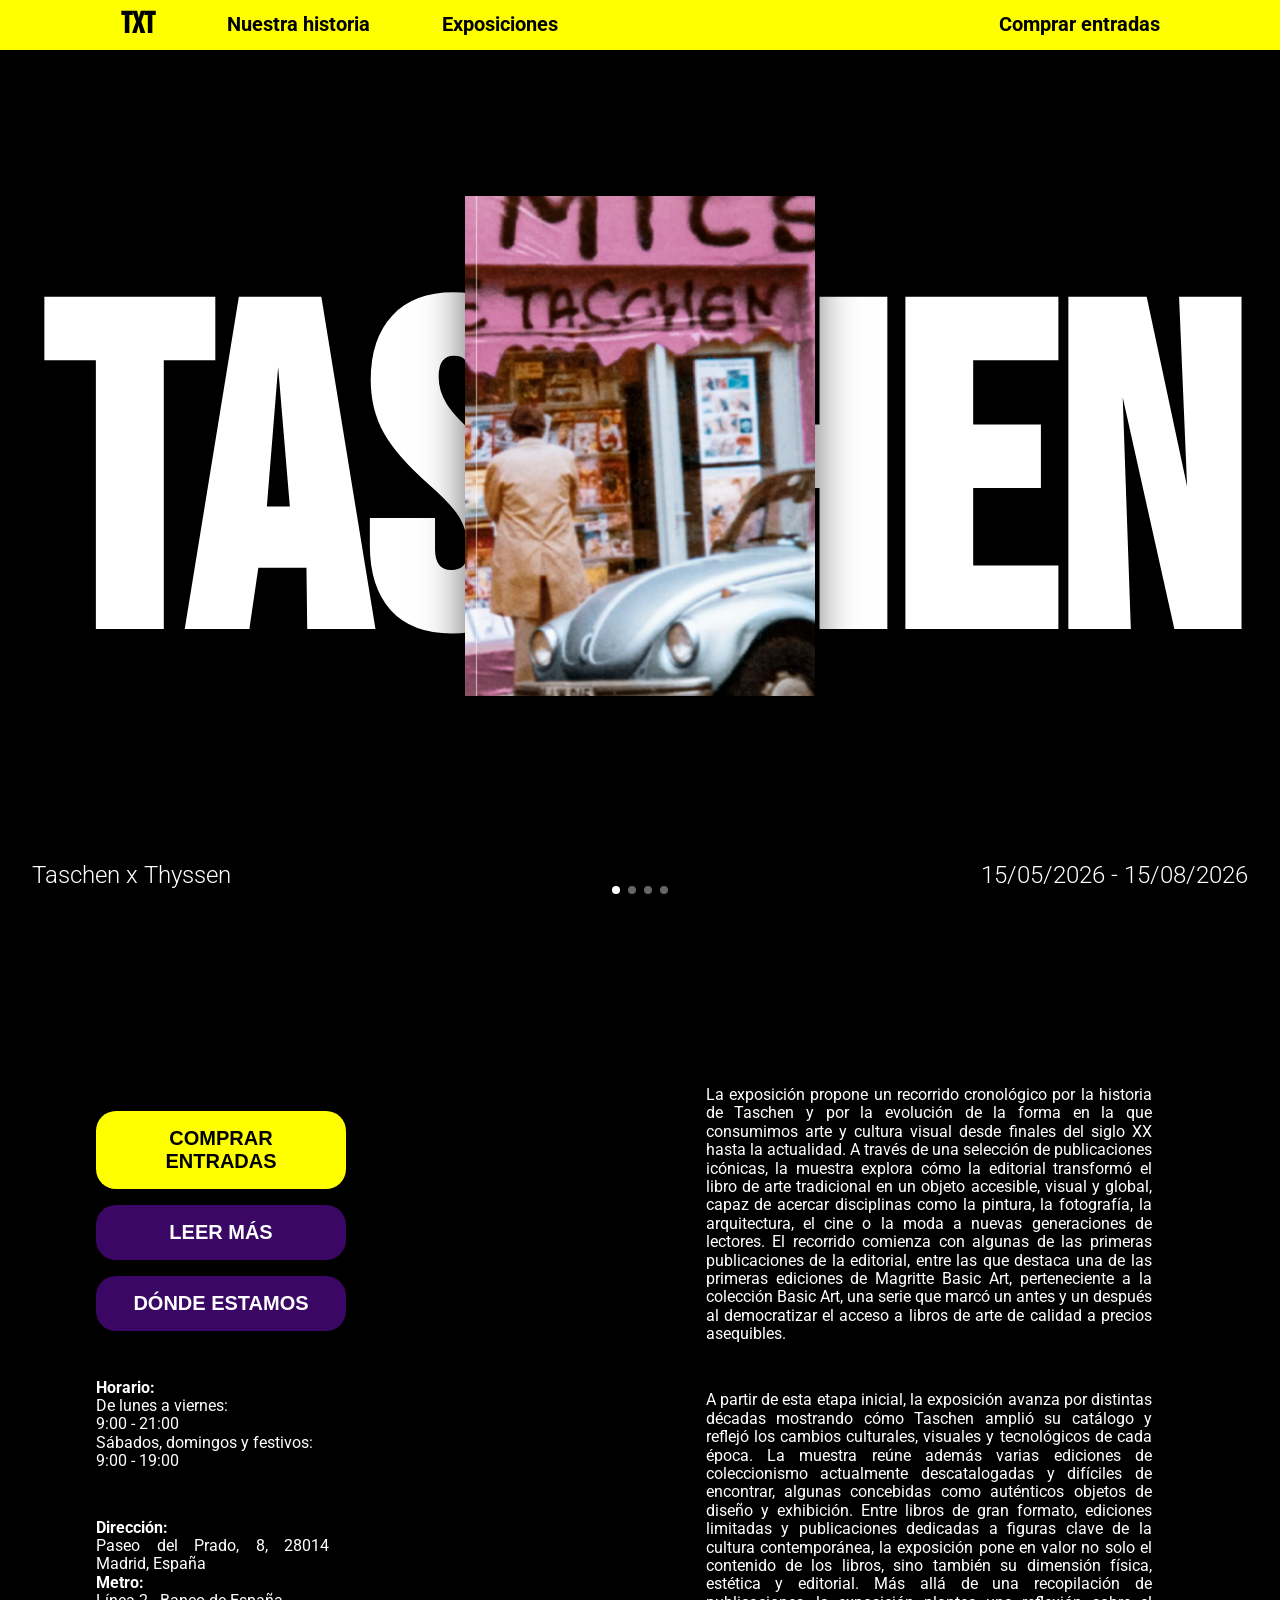
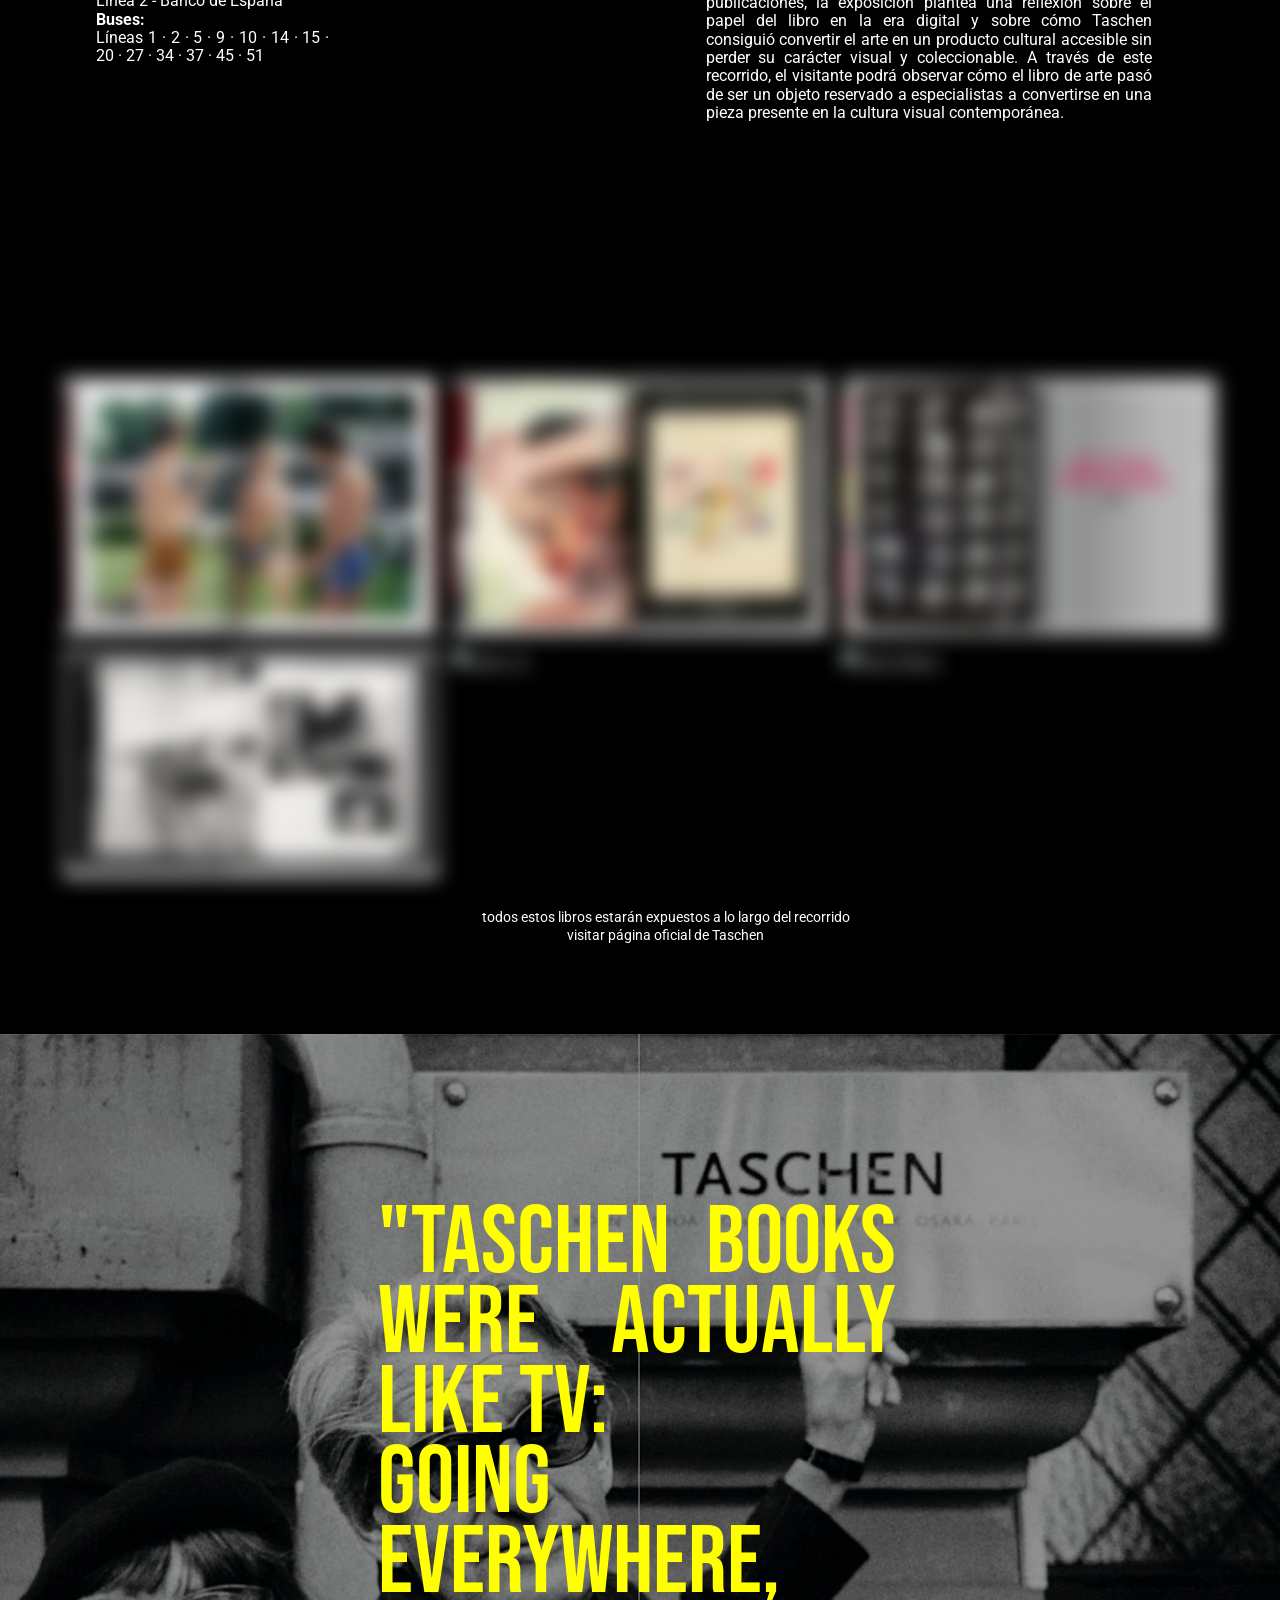
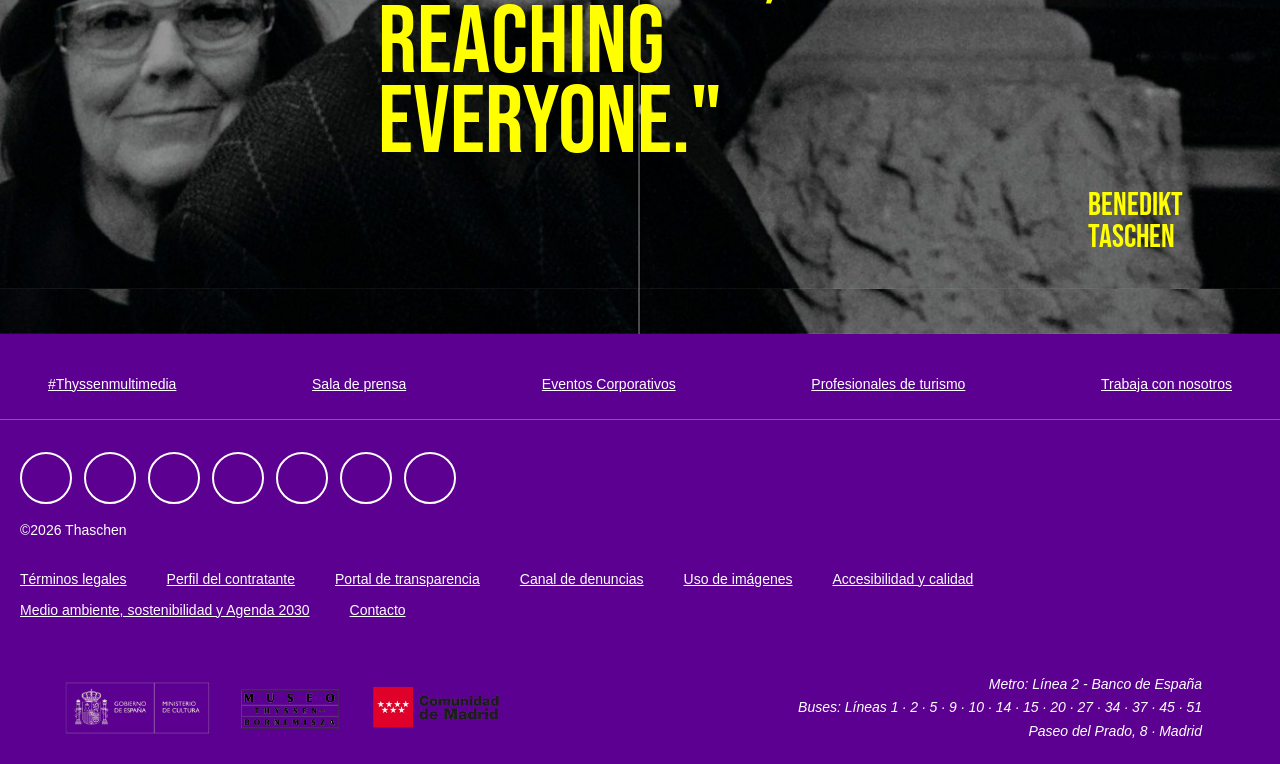
==== commit 4538436d: "mediaqueriesfinal jimena" ====
--- a/index.html
+++ b/index.html
@@ -96,9 +96,7 @@
         <button class="btn-comprar">
           <a href="tickets.html">Comprar entradas</a>
         </button>
-        <button class="btn-leer">
-          <a href="history.html">Leer más</a>
-        </button>
+        <button class="btn-leer">Leer más</button>
         <button class="btn-donde">Dónde estamos</button>
       </div>
 
@@ -116,6 +114,8 @@
                 Paseo del Prado, 8, 28014 Madrid, España
             </a>
             <br>
+        
+
         
             <span> Metro:</span><br>
             <a href="https://www.google.com/maps/place/Banco+de+Espa%C3%B1a/@40.4190862,-3.697569,17z/data=!3m1!4b1!4m6!3m5!1s0xd4228848c089d39:0xd64281f9147749df!8m2!3d40.4190862!4d-3.6949941!16s%2Fm%2F0zdr_p5?entry=ttu&g_ep=EgoyMDI2MDUxMy4wIKXMDSoASAFQAw%3D%3D"target="_blank" rel="noopener noreferrer">
@@ -188,7 +188,7 @@
 
         <!-- Foto con frase.................................................... -->
       </div>
-  
+    </section>
 
 <section id="frasefoto">
     <div class="contenedor-frase">
@@ -252,15 +252,29 @@
         </p>
       </nav>
 
-      <div class="footer-social">
-        <i class="fa-brands fa-facebook"></i>
-        <i class="fa-brands fa-instagram"></i>
-        <i class="fa-brands fa-x-twitter"></i>
-        <i class="fa-brands fa-linkedin-in"></i>
-        <i class="fa-brands fa-youtube"></i>
-        <i class="fa-brands fa-tiktok"></i>
-        <i class="fa-brands fa-whatsapp"></i>
-      </div>
+  <div class="footer-social">
+  <a href="https://www.facebook.com/TASCHEN" target="_blank" title="Facebook">
+    <i class="fa-brands fa-facebook"></i>
+  </a>
+  <a href="https://www.instagram.com/taschen" target="_blank" title="Instagram">
+    <i class="fa-brands fa-instagram"></i>
+  </a>
+  <a href="https://x.com/taschen" target="_blank" title="X / Twitter">
+    <i class="fa-brands fa-x-twitter"></i>
+  </a>
+  <a href="https://www.linkedin.com/company/taschen" target="_blank" title="LinkedIn">
+    <i class="fa-brands fa-linkedin-in"></i>
+  </a>
+  <a href="https://www.youtube.com/@TASCHENbooks" target="_blank" title="YouTube">
+    <i class="fa-brands fa-youtube"></i>
+  </a>
+  <a href="https://www.tiktok.com/@taschen" target="_blank" title="TikTok">
+    <i class="fa-brands fa-tiktok"></i>
+  </a>
+ <a href="https://web.whatsapp.com" target="_blank" title="WhatsApp">
+  <i class="fa-brands fa-whatsapp"></i>
+  </a>
+  </div>
       <p class="footer-copy">©2026 Thaschen</p>
       <nav class="footer-legal">
         <p>
--- a/css/compartido.css
+++ b/css/compartido.css
@@ -8,7 +8,7 @@
 
 html,
 body {
-  overflow-x: hidden;
+  overflow-x: clip;
   max-width: 100%;
 }
 
@@ -72,11 +72,9 @@
   transform: scale(1.01);
   transition: transform 0.3s;
 }
-
-/* ocultar menu hamburguesa */
+/* Se oculta el icono hamburguesa */
 #menu > ul > li:first-child {
   display: none;
-  color: black;
 }
 
 @media (max-width: 1180px) {
@@ -106,41 +104,45 @@
   }
 }
 
-/* Media query para pantallas de menos de 700px */
+/* Media query para pantallas de menos de 620px */
 @media screen and (max-width: 700px) {
-  #menu {
-    height: auto;
-  }
-
-  #menu ul {
+  header,
+  nav {
+    padding: 1rem 10%;
+  }
+  /* Opciones en vertical. Se cambia la disposición del flexbox */
+  #menu > ul {
     flex-direction: column;
-    align-items: flex-start;
-    padding: 0.5rem 1rem;
-  }
-
+  }
   /* Se muestra el icono hamburguesa */
   #menu > ul > li:first-child {
     display: block;
+    /* Se cambia el puntero del ratón */
     cursor: pointer;
-    font-size: 25px;
-    padding: 0.5rem 0;
-  }
-
-  /* Se ocultan todas las opciones menos el icono */
+  }
+  /* Se ocultan las opciones */
   #menu > ul > li:not(:first-child) {
     display: none;
   }
-
-  /* Cuando el menú tiene la clase "abierto", se muestran las opciones */
+  /* Se le pone la clase abierto al nav cuando el menú se abre. Esta clase se añadirá con JavaScript */
   #menu.abierto > ul > li:not(:first-child) {
     display: block;
-    margin-left: 0 !important; /* Anula los márgenes del menú horizontal */
-    padding: 0.4rem 0;
-  }
-
-  /* Quitamos el margin-left especial de .tickets en móvil */
-  #menu ul li.tickets:not(.icono) {
-    margin-left: 0;
+  }
+  #menu > ul > li:first-child {
+    display: flex;
+    align-items: center;
+    order: -1;
+    margin-right: auto;
+  }
+
+  #menu > ul > li:first-child i {
+    color: black;
+    font-size: 25px;
+  }
+
+  #menu ul {
+    justify-content: flex-start;
+    padding: 0 1rem;
   }
 }
 
@@ -434,12 +436,48 @@
     flex-direction: column;
     align-items: center;
   }
+
+  .page-index .columna-derecha {
+    width: 100%;
+    padding: 0 2rem 2rem;
+  }
+}
+
+@media (max-width: 835px) {
+  .page-index h2.exposición,
+  .page-index h2.fechas {
+    font-size: 1rem;
+  }
+
+  .page-index .quote p {
+    font-size: 4rem;
+    line-height: 3rem;
+  }
+
+  .page-index .autor p {
+    font-size: 1.5rem;
+    line-height: 1.5rem;
+  }
+
+  .page-index .galeria > figure {
+    /* quitar efecto desenfocado y hover de la galeria */
+    filter: none !important;
+    animation: none;
+    flex: 45%;
+  }
+
+  .page-index .columna-izquierda {
+    flex-direction: column;
+    align-items: center;
+    width: 100%;
+  }
+
   .page-index .botones {
     display: flex;
     flex-direction: row;
     justify-content: center;
     gap: 1rem;
-    flex-wrap: nowrap;
+    flex-wrap: wrap;
   }
 
   .page-index .botones button {
@@ -447,108 +485,6 @@
     padding: 0.8rem 1.2rem;
     font-size: 1rem;
   }
-  .page-index .columna-derecha {
-    width: 100%;
-    padding: 0 2rem 2rem;
-  }
-
-  .page-index p {
-    margin: 1rem 1rem;
-  }
-}
-
-@media (max-width: 700px) {
-  .page-index .botones {
-    display: flex;
-    flex-direction: column;
-    justify-content: left;
-    gap: 0.5rem;
-    flex-wrap: nowrap;
-  }
-}
-.page-index .botones button {
-  width: auto;
-  padding: 0.8rem 1.2rem;
-  font-size: 1rem;
-}
-
-@media (max-width: 835px) {
-  .page-index h2.exposición,
-  .page-index h2.fechas {
-    font-size: 1rem;
-  }
-
-  .page-index .quote p {
-    font-size: 4rem;
-    line-height: 3rem;
-  }
-
-  .page-index .autor p {
-    font-size: 1.5rem;
-    line-height: 1.5rem;
-  }
-
-  .page-index .galeria > figure {
-    /* quitar efecto desenfocado y hover de la galeria */
-    filter: none !important;
-    animation: none;
-    flex: 45%;
-  }
-
-  .page-index .columna-izquierda {
-    flex-direction: column;
-    align-items: center;
-    width: 100%;
-  }
-}
-
-@media screen and (max-width: 490px) {
-  /* se aumenta la altura del ehader para q ls h2 no queden pegado a los dots */
-  .page-index .header {
-    height: 100vh;
-  }
-
-  .page-index .dots {
-    bottom: 8rem;
-  }
-
-  .page-index h2.exposición {
-    bottom: 3rem;
-    left: 50%;
-    transform: translateX(-50%);
-    /* impide q el texto se divida en 2 lineas */
-    white-space: nowrap;
-    font-size: 1rem;
-  }
-
-  .page-index h2.fechas {
-    bottom: 1.5rem;
-    right: 50%;
-    transform: translateX(50%);
-    white-space: nowrap;
-    font-size: 1rem;
-  }
-
-  .page-index .contenedor {
-    width: 300px;
-    height: 400px;
-  }
-
-  .page-index .botones {
-    flex-direction: row;
-    flex-wrap: wrap;
-    justify-content: center;
-  }
-}
-
-/* /* justificar p a al izda no rios */
-.page-index p {
-  text-align: left;
-}
-
-.page-index .galeria {
-  padding-top: 0;
-  margin-top: 0;
 }
 
 /* historia.................................. */
@@ -839,8 +775,13 @@
   width: 100%;
   min-height: 95vh;
   padding: 40px 0 5px 0;
+  overflow: visible;
 }
 .page-tickets .pasos {
+  position: sticky;
+  top: 70px;
+  z-index: 50;
+  overflow: visible;
   width: 100%;
   max-width: 1200px;
   margin: 0 auto 40px;
@@ -849,6 +790,9 @@
   grid-template-columns: repeat(4, 1fr);
   gap: 20px;
   border-radius: 28px;
+  background: transparent;
+  border: 1px solid transparent;
+  box-shadow: none;
   transition:
     background 0.35s ease,
     backdrop-filter 0.35s ease,
@@ -1571,8 +1515,8 @@
   }
 
   .page-tickets .proceso {
-    padding: 20px 0 120px 0;
-  }
+  padding: 20px 0 30px 0; 
+   }
 
   .page-tickets .pasos {
     grid-template-columns: repeat(2, 1fr);
@@ -1675,18 +1619,18 @@
     height: 100px;
   }
 
-  /* popup */
-  .page-tickets .fondo {
-    padding: 20px;
-    align-items: flex-end;
-  }
-
-  .page-tickets .ventana {
-    width: 100%;
-    max-width: 100%;
-    padding: 20px 16px;
-    border-radius: 16px 16px 0 0;
-  }
+  /* ventanaflotante */
+.page-tickets .fondo {
+  padding: 20px;
+  align-items: center; 
+}
+
+.page-tickets .ventana {
+  width: 90%;
+  max-width: 90%;  
+  padding: 20px 16px;
+  border-radius: 16px; 
+}
 
   .page-tickets .info h3 {
     font-size: 1.5rem;
@@ -1713,3 +1657,80 @@
     font-size: 0.9rem;
   }
 }
+
+/* responsivefooter tablet (max 1024px) */
+@media (max-width: 1024px) {
+  footer .footer-top {
+    padding: 30px 24px 20px;
+    gap: 0 20px;
+  }
+
+  footer .footer-bottom {
+    padding: 20px 24px;
+    flex-direction: column;
+    align-items: flex-start;
+  }
+
+  footer .footer-location p {
+    text-align: left;
+    padding-right: 0;
+  }
+}
+
+/* responsivefooter movil (max 600px) */
+@media (max-width: 600px) {
+  footer .footer-top {
+    flex-direction: column;
+    padding: 24px 16px 16px;
+    gap: 10px;
+  }
+
+  footer .footer-social {
+    padding-left: 16px;
+    gap: 10px;
+  }
+
+  footer .footer-social i {
+    width: 42px;
+    height: 42px;
+    font-size: 16px;
+  }
+
+  footer .footer-copy {
+    padding-left: 16px;
+    font-size: 13px;
+  }
+
+  footer .footer-legal {
+    padding-left: 16px;
+    column-gap: 20px;
+    row-gap: 8px;
+  }
+
+  footer .footer-legal p,
+  footer .footer-legal a {
+    font-size: 12px;
+  }
+
+  footer .footer-bottom {
+    flex-direction: column;
+    align-items: flex-start;
+    padding: 16px;
+    gap: 16px;
+  }
+
+  footer .footer-logos {
+    flex-wrap: wrap;
+    gap: 12px;
+  }
+
+  footer .footer-logos img {
+    height: 36px;
+  }
+
+  footer .footer-location p {
+    text-align: left;
+    padding-right: 0;
+    font-size: 12px;
+  }
+}
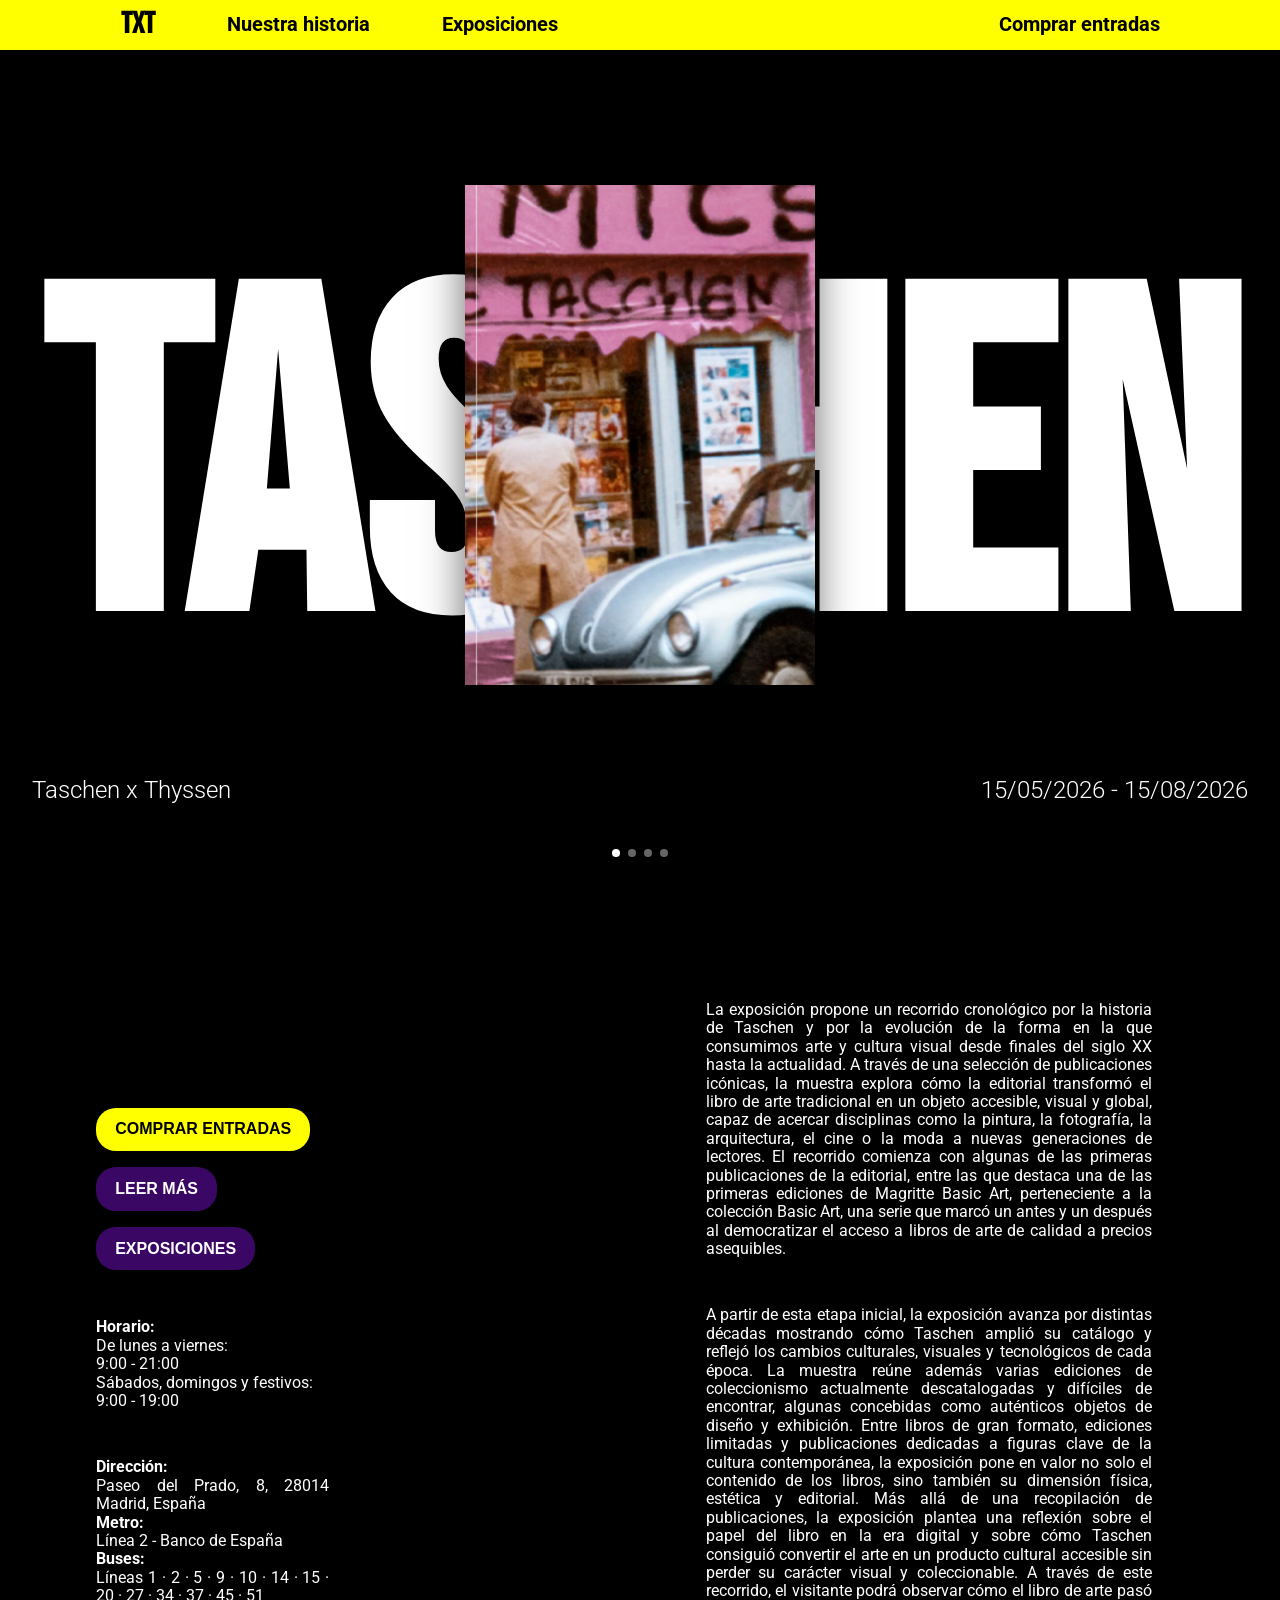
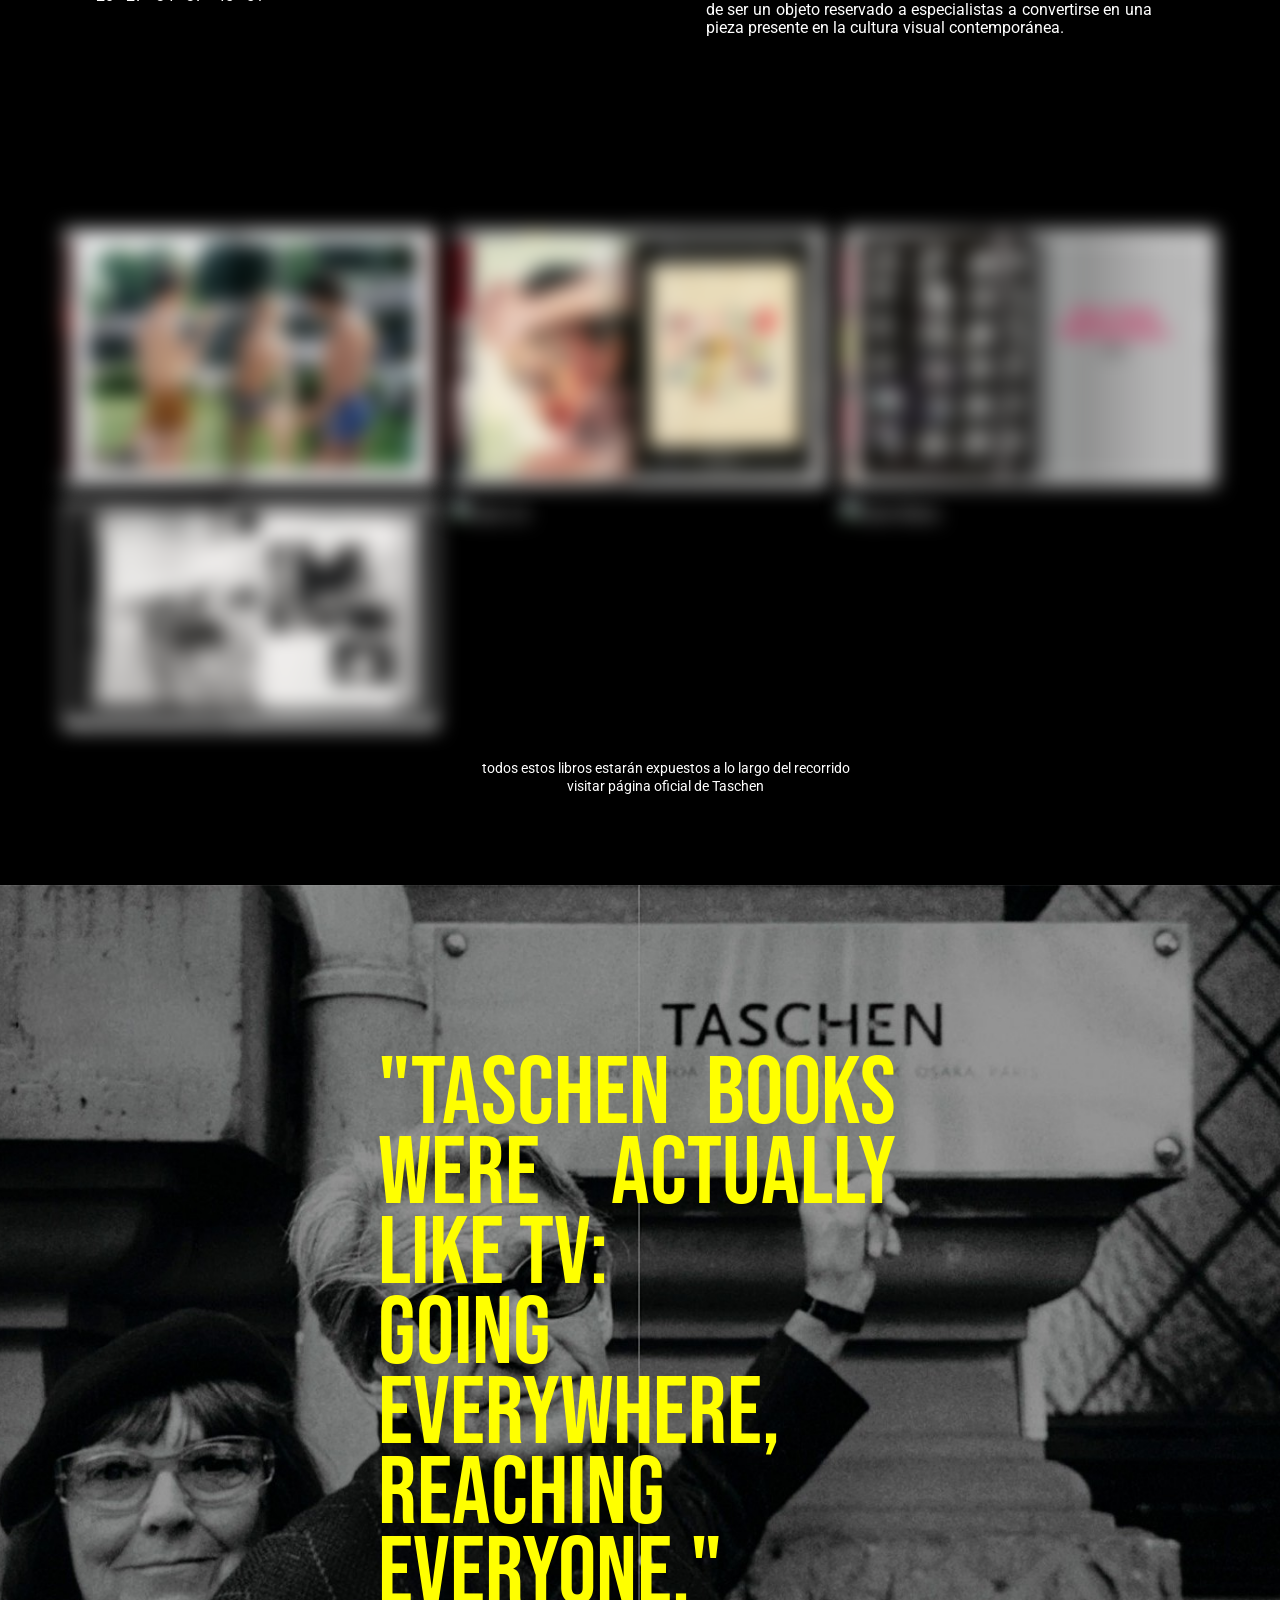
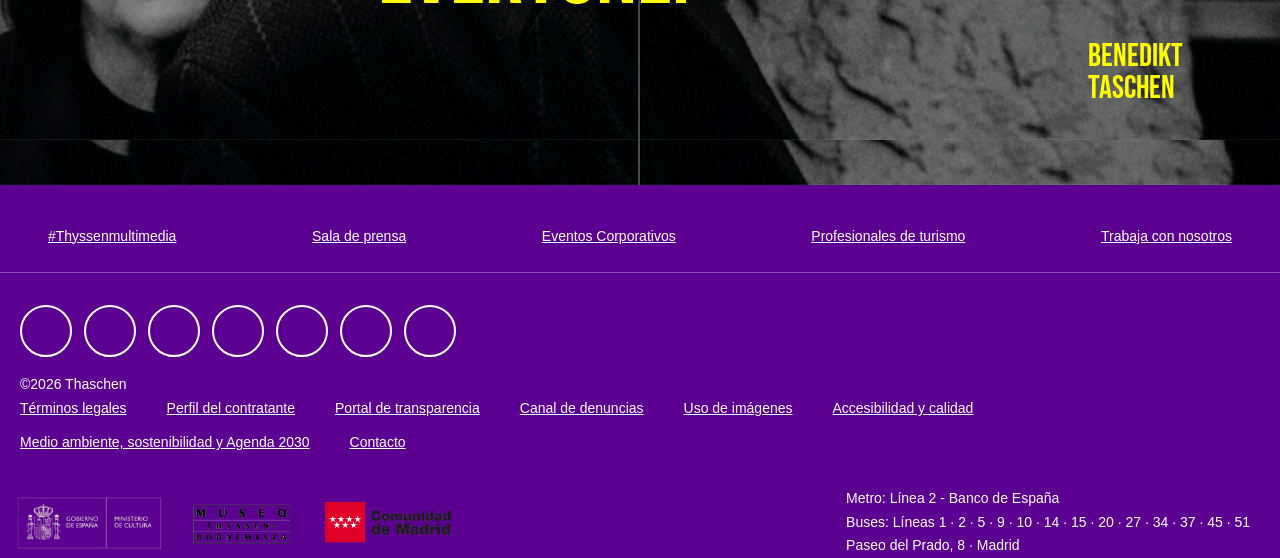
==== commit c20546da: "ajustes luz" ====
--- a/index.html
+++ b/index.html
@@ -96,8 +96,12 @@
         <button class="btn-comprar">
           <a href="tickets.html">Comprar entradas</a>
         </button>
-        <button class="btn-leer">Leer más</button>
-        <button class="btn-donde">Dónde estamos</button>
+        <button class="btn-leer">
+          <a href="history.html">Leer más</a>
+        </button>
+        <button class="btn-donde">
+          <a href="https://www.museothyssen.org/exposiciones" target="_blank">Exposiciones</a>
+        </button>
       </div>
 
         <p>
@@ -114,8 +118,6 @@
                 Paseo del Prado, 8, 28014 Madrid, España
             </a>
             <br>
-        
-
         
             <span> Metro:</span><br>
             <a href="https://www.google.com/maps/place/Banco+de+Espa%C3%B1a/@40.4190862,-3.697569,17z/data=!3m1!4b1!4m6!3m5!1s0xd4228848c089d39:0xd64281f9147749df!8m2!3d40.4190862!4d-3.6949941!16s%2Fm%2F0zdr_p5?entry=ttu&g_ep=EgoyMDI2MDUxMy4wIKXMDSoASAFQAw%3D%3D"target="_blank" rel="noopener noreferrer">
@@ -188,7 +190,7 @@
 
         <!-- Foto con frase.................................................... -->
       </div>
-    </section>
+  
 
 <section id="frasefoto">
     <div class="contenedor-frase">
@@ -252,29 +254,15 @@
         </p>
       </nav>
 
-  <div class="footer-social">
-  <a href="https://www.facebook.com/TASCHEN" target="_blank" title="Facebook">
-    <i class="fa-brands fa-facebook"></i>
-  </a>
-  <a href="https://www.instagram.com/taschen" target="_blank" title="Instagram">
-    <i class="fa-brands fa-instagram"></i>
-  </a>
-  <a href="https://x.com/taschen" target="_blank" title="X / Twitter">
-    <i class="fa-brands fa-x-twitter"></i>
-  </a>
-  <a href="https://www.linkedin.com/company/taschen" target="_blank" title="LinkedIn">
-    <i class="fa-brands fa-linkedin-in"></i>
-  </a>
-  <a href="https://www.youtube.com/@TASCHENbooks" target="_blank" title="YouTube">
-    <i class="fa-brands fa-youtube"></i>
-  </a>
-  <a href="https://www.tiktok.com/@taschen" target="_blank" title="TikTok">
-    <i class="fa-brands fa-tiktok"></i>
-  </a>
- <a href="https://web.whatsapp.com" target="_blank" title="WhatsApp">
-  <i class="fa-brands fa-whatsapp"></i>
-  </a>
-  </div>
+      <div class="footer-social">
+        <i class="fa-brands fa-facebook"></i>
+        <i class="fa-brands fa-instagram"></i>
+        <i class="fa-brands fa-x-twitter"></i>
+        <i class="fa-brands fa-linkedin-in"></i>
+        <i class="fa-brands fa-youtube"></i>
+        <i class="fa-brands fa-tiktok"></i>
+        <i class="fa-brands fa-whatsapp"></i>
+      </div>
       <p class="footer-copy">©2026 Thaschen</p>
       <nav class="footer-legal">
         <p>
--- a/css/compartido.css
+++ b/css/compartido.css
@@ -6,9 +6,8 @@
   scroll-behavior: smooth;
 }
 
-html,
-body {
-  overflow-x: clip;
+html {
+  overflow-x: hidden;
   max-width: 100%;
 }
 
@@ -17,9 +16,9 @@
   text-decoration: none;
 }
 
-/* nav........................................ */
+/* /* nav.......................... */
 #menu {
-  position: fixed;
+  position: sticky;
   top: 0;
   z-index: 100;
   background-color: yellow;
@@ -28,7 +27,6 @@
   width: 100%;
   line-height: 1.6;
 }
-
 #menu img {
   width: 30px;
   height: 30px;
@@ -45,6 +43,7 @@
   font-weight: bold;
   text-decoration: none;
 }
+
 #menu ul li + li {
   margin-left: 4.5rem;
 }
@@ -72,9 +71,11 @@
   transform: scale(1.01);
   transition: transform 0.3s;
 }
-/* Se oculta el icono hamburguesa */
+
+/* ocultar menu hamburguesa */
 #menu > ul > li:first-child {
   display: none;
+  color: black;
 }
 
 @media (max-width: 1180px) {
@@ -104,45 +105,41 @@
   }
 }
 
-/* Media query para pantallas de menos de 620px */
+/* Media query para pantallas de menos de 700px */
 @media screen and (max-width: 700px) {
-  header,
-  nav {
-    padding: 1rem 10%;
-  }
-  /* Opciones en vertical. Se cambia la disposición del flexbox */
-  #menu > ul {
+  #menu {
+    height: auto;
+  }
+
+  #menu ul {
     flex-direction: column;
-  }
+    align-items: flex-start;
+    padding: 0.5rem 1rem;
+  }
+
   /* Se muestra el icono hamburguesa */
   #menu > ul > li:first-child {
     display: block;
-    /* Se cambia el puntero del ratón */
     cursor: pointer;
-  }
-  /* Se ocultan las opciones */
+    font-size: 25px;
+    padding: 0.5rem 0;
+  }
+
+  /* Se ocultan todas las opciones menos el icono */
   #menu > ul > li:not(:first-child) {
     display: none;
   }
-  /* Se le pone la clase abierto al nav cuando el menú se abre. Esta clase se añadirá con JavaScript */
+
+  /* Cuando el menú tiene la clase "abierto", se muestran las opciones */
   #menu.abierto > ul > li:not(:first-child) {
     display: block;
-  }
-  #menu > ul > li:first-child {
-    display: flex;
-    align-items: center;
-    order: -1;
-    margin-right: auto;
-  }
-
-  #menu > ul > li:first-child i {
-    color: black;
-    font-size: 25px;
-  }
-
-  #menu ul {
-    justify-content: flex-start;
-    padding: 0 1rem;
+    margin-left: 0 !important; /* Anula los márgenes del menú horizontal */
+    padding: 0.4rem 0;
+  }
+
+  /* Quitamos el margin-left especial de .tickets en móvil */
+  #menu ul li.tickets:not(.icono) {
+    margin-left: 0;
   }
 }
 
@@ -167,8 +164,6 @@
   font-size: 1rem;
   line-height: 1.15rem;
 }
-
-/* taschen de fondo...................... */
 .page-index h1 {
   font-family: "Bebas Neue", cursive;
   font-size: 4rem;
@@ -185,7 +180,7 @@
 .page-index .header {
   position: relative;
   width: 100%;
-  height: 110vh;
+  height: 95vh;
   overflow: hidden;
   background: #000000;
 }
@@ -216,8 +211,6 @@
   font-size: 1.5rem;
   color: white;
 }
-
-/* contenedor de img q va cambiando................ */
 .page-index .header h2 {
   margin: 0;
 }
@@ -247,7 +240,7 @@
 }
 .page-index .dots {
   position: absolute;
-  bottom: 6rem;
+  bottom: 3em;
   left: 50%;
   transform: translateX(-50%);
   display: flex;
@@ -264,15 +257,15 @@
 .page-index .dot.active {
   background: white;
 }
+
+/* /* seccion de info............................ */
+
 .page-index #info {
   display: flex;
-  min-height: 100vh;
   height: auto;
   align-items: center;
   padding-bottom: 3rem;
 }
-
-/* sección de info........................... */
 .page-index .columna-izquierda span {
   font-weight: bold;
   color: white;
@@ -291,7 +284,7 @@
 }
 .page-index .contenedor-tickets {
   display: flex;
-  align-items: center;
+  align-items: flex-end;
   justify-content: space-between;
   gap: 2rem;
   padding: 3rem;
@@ -299,14 +292,13 @@
 .page-index .columna-izquierda {
   width: 30%;
   padding: 0 3rem;
-  padding-bottom: 5rem;
-  margin: 0.2rem 0 !important;
+  padding-bottom: 3rem;
 }
 .page-index .columna-derecha {
   width: 50%;
   text-align: justify;
   padding: 0 3rem;
-  padding-bottom: 5rem;
+  padding-bottom: 1rem;
 
   /* estilos de botones................................ */
 }
@@ -317,6 +309,16 @@
 }
 .page-index .btn-comprar a {
   color: black;
+}
+.page-index .btn-comprar:hover {
+  background: white;
+  color: black;
+  transition: 0.3s ease;
+}
+.page-index .btn-comprar {
+  background-color: yellow;
+  color: black;
+  border: none;
 }
 .page-index .btn-comprar:hover {
   background: white;
@@ -331,8 +333,12 @@
 .page-index .btn-leer:hover,
 .page-index .btn-donde:hover {
   background: #ffffff;
-  color: #3b0764;
   transition: 0.3s ease;
+}
+
+.page-index .btn-leer:hover a,
+.page-index .btn-donde:hover a {
+  color: #3b0764 !important;
 }
 .page-index .galeria {
   display: flex;
@@ -340,9 +346,6 @@
   gap: 1em;
   padding: 2rem 4rem;
 }
-
-/* galeria desenfocada........................ */
-
 .page-index .galeria > figure {
   flex: 27%;
   filter: blur(10px);
@@ -365,7 +368,6 @@
 .page-index .galeria > figure:hover {
   filter: none;
 }
-
 @keyframes movimiento {
   0% {
     transform: translateY(0);
@@ -377,8 +379,6 @@
     transform: translateY(0);
   }
 }
-/* frase final con foto.................. */
-
 .page-index #frasefoto {
   background-image: url("../img/señor taschen.jpg");
   background-size: cover;
@@ -436,11 +436,42 @@
     flex-direction: column;
     align-items: center;
   }
-
+  .page-index .botones {
+    display: flex;
+    flex-direction: row;
+    justify-content: center;
+    gap: 1rem;
+    flex-wrap: nowrap;
+  }
+
+  .page-index .botones button {
+    width: auto;
+    padding: 0.8rem 1.2rem;
+    font-size: 1rem;
+  }
   .page-index .columna-derecha {
     width: 100%;
     padding: 0 2rem 2rem;
   }
+
+  .page-index p {
+    margin: 1rem 1rem;
+  }
+}
+
+@media (max-width: 700px) {
+  .page-index .botones {
+    display: flex;
+    flex-direction: column;
+    justify-content: left;
+    gap: 0.5rem;
+    flex-wrap: nowrap;
+  }
+}
+.page-index .botones button {
+  width: auto;
+  padding: 0.8rem 1.2rem;
+  font-size: 1rem;
 }
 
 @media (max-width: 835px) {
@@ -471,23 +502,59 @@
     align-items: center;
     width: 100%;
   }
+}
+
+@media screen and (max-width: 490px) {
+  /* se aumenta la altura del ehader para q ls h2 no queden pegado a los dots */
+  .page-index .header {
+    height: 100vh;
+  }
+
+  .page-index .dots {
+    bottom: 8rem;
+  }
+
+  .page-index h2.exposición {
+    bottom: 3rem;
+    left: 50%;
+    transform: translateX(-50%);
+    /* impide q el texto se divida en 2 lineas */
+    white-space: nowrap;
+    font-size: 1rem;
+  }
+
+  .page-index h2.fechas {
+    bottom: 1.5rem;
+    right: 50%;
+    transform: translateX(50%);
+    white-space: nowrap;
+    font-size: 1rem;
+  }
+
+  .page-index .contenedor {
+    width: 300px;
+    height: 400px;
+  }
 
   .page-index .botones {
-    display: flex;
     flex-direction: row;
+    flex-wrap: wrap;
     justify-content: center;
-    gap: 1rem;
-    flex-wrap: wrap;
-  }
-
-  .page-index .botones button {
-    width: auto;
-    padding: 0.8rem 1.2rem;
-    font-size: 1rem;
+  }
+
+  /* /* justificar p a al izda no rios */
+  .page-index p {
+    text-align: left;
+  }
+
+  .page-index .galeria {
+    padding-top: 0;
+    margin-top: 0;
   }
 }
 
 /* historia.................................. */
+
 .page-history {
   background-color: #000000;
   font-family: "Roboto", sans-serif;
@@ -498,13 +565,13 @@
   text-align: center;
   font-size: 14vw;
   font-weight: 400;
-  margin-top: 7rem;
+  margin-top: 2rem;
 }
 .page-history h2 {
   font-family: "Bebas Neue", cursive;
   font-size: 4vw;
   font-weight: 200;
-  margin-top: -3rem;
+  margin-top: rem;
   margin-left: 3rem;
 }
 .page-history h3 {
@@ -513,7 +580,7 @@
   text-align: center;
   font-size: 4vw;
   font-weight: 200;
-  margin-top: 6rem;
+  margin-top: 4rem;
   margin-left: 2rem;
   margin-right: 2rem;
 }
@@ -688,8 +755,7 @@
   padding-top: 9rem;
 }
 
-/* compra de entradas......................... */
-
+/* tickets.................................. */
 .page-tickets {
   background: #f5f5f5;
   font-family: "Roboto", sans-serif;
@@ -757,6 +823,7 @@
   align-items: flex-start;
   box-sizing: border-box;
 }
+
 .page-tickets .texto h1 {
   font-size: 5rem;
   line-height: 0.9;
@@ -775,13 +842,9 @@
   width: 100%;
   min-height: 95vh;
   padding: 40px 0 5px 0;
-  overflow: visible;
-}
+}
+
 .page-tickets .pasos {
-  position: sticky;
-  top: 70px;
-  z-index: 50;
-  overflow: visible;
   width: 100%;
   max-width: 1200px;
   margin: 0 auto 40px;
@@ -790,9 +853,6 @@
   grid-template-columns: repeat(4, 1fr);
   gap: 20px;
   border-radius: 28px;
-  background: transparent;
-  border: 1px solid transparent;
-  box-shadow: none;
   transition:
     background 0.35s ease,
     backdrop-filter 0.35s ease,
@@ -819,33 +879,27 @@
   background: black !important;
   color: #f2eb00 !important;
 }
-
 .page-tickets .fases {
   width: 100%;
   max-width: 1100px;
   margin: auto;
 }
-
 .page-tickets .fase {
   display: none;
   animation: aparecer 0.4s ease;
 }
-
 .page-tickets .fase.visible {
   display: block;
 }
-
 .page-tickets .fase h2 {
   margin-bottom: 40px;
   color: black;
   font-size: 3.5rem;
 }
-
 .page-tickets .calendario {
   max-width: 560px;
   margin: auto;
 }
-
 .page-tickets .cabecera {
   margin-bottom: 18px;
   display: flex;
@@ -853,12 +907,10 @@
   justify-content: center;
   gap: 22px;
 }
-
 .page-tickets .cabecera h3 {
   color: black;
   font-size: 1.4rem;
 }
-
 .page-tickets .cabecera button {
   width: 40px;
   height: 40px;
@@ -872,25 +924,21 @@
   font-weight: bold;
   transition: 0.3s;
 }
-
 .page-tickets .cabecera button:hover {
   background: #f2eb00;
 }
-
 .page-tickets .dias,
 .page-tickets .fechas {
   display: grid;
   grid-template-columns: repeat(7, 1fr);
   gap: 7px;
 }
-
 .page-tickets .dias div {
   color: black;
   font-size: 0.9rem;
   font-weight: bold;
   text-align: center;
 }
-
 .page-tickets .dia {
   aspect-ratio: 1/1;
   border: 1px solid #999;
@@ -903,21 +951,17 @@
   font-size: 0.92rem;
   transition: 0.3s;
 }
-
 .page-tickets .dia:hover {
   background: #f2eb00;
 }
-
 .page-tickets .dia.elegido {
   background: black !important;
   color: #f2eb00 !important;
 }
-
 .page-tickets .dia.bloqueado {
   opacity: 0.3;
   pointer-events: none;
 }
-
 .page-tickets .horas {
   max-width: 760px;
   margin: auto;
@@ -925,7 +969,6 @@
   grid-template-columns: repeat(3, 1fr);
   gap: 14px;
 }
-
 .page-tickets .hora {
   padding: 11px 10px;
   border: 1px solid #999;
@@ -936,17 +979,14 @@
   text-align: center;
   transition: 0.3s;
 }
-
 .page-tickets .hora:hover {
   background: black;
   color: #f2eb00;
 }
-
 .page-tickets .hora.elegido {
   background: black !important;
   color: #f2eb00 !important;
 }
-
 .page-tickets .formulario {
   max-width: 420px;
   margin: 15vh auto;
@@ -954,7 +994,6 @@
   flex-direction: column;
   gap: 14px;
 }
-
 .page-tickets .formulario input,
 .page-tickets .formulario select {
   height: 46px;
@@ -1207,7 +1246,7 @@
   }
 }
 
-/* footer {
+footer {
   background-color: #5b0090;
   color: #fff;
 
@@ -1233,94 +1272,11 @@
   flex-wrap: wrap;
   gap: 0 40px;
   padding: 40px 48px 24px; /* ← el padding va aquí */
-/* border-bottom: 1px solid rgba(255, 255, 255, 0.3);
-  margin-bottom: 32px;
-} */
-/* ── Iconos redes sociales ── */
-
-/* ──  logos + transporte ── */
-/* .footer-bottom {
-  display: flex;
-  align-items: center;
-  justify-content: space-between;
-  flex-wrap: wrap;
-  gap: 20px;
-}
-
-.footer-logos {
-  display: flex;
-  align-items: center;
-  gap: 16px;
-  margin: 0;
-}
-
-.footer-logos img {
-  height: 52px;
-  width: auto;
-} */
-
-/* .footer-location {
-  display: flex;
-  align-items: flex-start;
-  gap: 12px;
-}
-/*  */
-/* .footer-location figure {
-  margin: 0;
-}
-
-.footer-location img {
-  width: 36px;
-  vertical-align: middle;
-} */
-/*  */
-/* .footer-location p {
-  text-align: right;
-  line-height: 1.7;
-  padding-right: 30px;
-} */
-
-/* ── footer ── */
-
-footer {
-  background-color: #5b0090;
-  font-family: Arial, sans-serif;
-  font-size: 14px;
-}
-
-/* top nav */
-footer .footer-top {
-  display: flex;
-  flex-wrap: wrap;
-  justify-content: space-between;
-  gap: 0 40px;
-  padding: 40px 48px 24px;
   border-bottom: 1px solid rgba(255, 255, 255, 0.3);
   margin-bottom: 32px;
 }
-
-footer .footer-top p {
-  margin: 0;
-  width: auto;
-  font-size: 14px;
-  line-height: 1.5;
-  text-align: left;
-  font-style: normal;
-  color: #fff;
-}
-
-footer .footer-top a {
-  color: #fff;
-  text-decoration: underline;
-  font-weight: normal;
-}
-
-footer .footer-top a:hover {
-  opacity: 0.8;
-}
-
-/* redes sociales */
-footer .footer-social {
+/* ── Iconos redes sociales ── */
+.footer-social {
   display: flex;
   flex-wrap: wrap;
   gap: 12px;
@@ -1328,7 +1284,7 @@
   padding-left: 20px;
 }
 
-footer .footer-social i {
+.footer-social i {
   display: flex;
   align-items: center;
   justify-content: center;
@@ -1341,154 +1297,387 @@
   cursor: pointer;
 }
 
-footer .footer-social i:hover {
+.footer-social i:hover {
   background-color: rgba(255, 255, 255, 0.15);
 }
 
-/* copyright */
-footer .footer-copy {
-  margin: 0 0 28px 0;
+/* ── Copyright ── */
+.footer-copy {
+  margin-bottom: 28px;
   padding-left: 20px;
-  width: auto;
-  color: #fff;
-  font-size: 14px;
-  line-height: 1.5;
-  text-align: left;
-  font-style: normal;
-}
-
-/* links legales */
-footer .footer-legal {
+}
+
+/* ── Links legales ── */
+.footer-legal {
   display: flex;
   flex-wrap: wrap;
-  flex-direction: row;
   column-gap: 40px;
   row-gap: 10px;
   margin-bottom: 32px;
   padding-left: 20px;
 }
 
-footer .footer-legal p {
+.footer-legal p {
   margin: 0;
-  width: auto;
-  font-size: 14px;
-  line-height: 1.5;
-  text-align: left;
-  font-style: normal;
-  color: #fff;
-}
-
-footer .footer-legal a {
+}
+
+/* ── Links generales ── */
+footer a {
   color: #fff;
   text-decoration: underline;
 }
 
-footer .footer-legal a:hover {
+footer a:hover {
   opacity: 0.8;
 }
 
-/* bottom logos + ubicacion */
-footer .footer-bottom {
+/* ── Pie: logos + transporte ── */
+.footer-bottom {
   display: flex;
   align-items: center;
   justify-content: space-between;
   flex-wrap: wrap;
   gap: 20px;
-  padding: 20px 48px;
-}
-
-footer .footer-logos {
+}
+
+.footer-logos {
   display: flex;
   align-items: center;
   gap: 16px;
   margin: 0;
-  width: auto;
-}
-
-footer .footer-logos img {
+}
+
+.footer-logos img {
   height: 52px;
   width: auto;
 }
 
-footer .footer-location {
+.footer-location {
   display: flex;
   align-items: flex-start;
-}
-
-footer .footer-location p {
+  gap: 12px;
+}
+
+.footer-location figure {
+  margin: 0;
+}
+
+.footer-location img {
+  width: 36px;
+  vertical-align: middle;
+}
+
+.footer-location p {
   text-align: right;
   line-height: 1.7;
   padding-right: 30px;
-  color: #fff;
-  font-style: italic;
+}
+
+.page-index footer p {
+  margin: 0;
+  width: auto;
+  text-align: left;
   font-size: 14px;
-  width: auto;
-  margin: 0;
-}
-/* TABLET (max 1024px) tickets*/
-@media (max-width: 1024px) {
-  .page-tickets .bloque {
-    max-width: 95%;
-    height: auto;
-    flex-direction: column;
-  }
-
-  .page-tickets .imagen {
+  line-height: 1.7;
+}
+/* responsove tickets.................................. */
+
+@media screen and (max-width: 1319px) {
+  /* --- Nav --- */
+
+  /* --- Header --- */
+  .page-history h1 {
+    font-size: 18vw;
+    margin-top: 1.5rem;
+  }
+  .page-history h2 {
+    font-size: 6vw;
+    margin-top: 0;
+  }
+  .page-history h3 {
+    font-size: 5vw;
+    margin-top: 2rem;
+  }
+  .page-history h4 {
+    font-size: 4vw;
+    margin-top: 2rem;
+    margin-right: 2rem;
+  }
+
+  /* --- Ocultar SVG --- */
+  .page-history .todo > img {
+    display: none !important;
+    visibility: hidden !important;
+  }
+
+  /* --- Quitar transform del todo --- */
+  .page-history .todo {
+    transform: none !important;
+    margin-bottom: 0 !important;
+  }
+
+  /* --- Bloques más grandes y compactos --- */
+  .page-history .textoimagen,
+  .page-history .textoimagen1,
+  .page-history .textoimagen2,
+  .page-history .textoimagen3,
+  .page-history .textoimagen4,
+  .page-history .textoimagen5,
+  .page-history .textoimagen6,
+  .page-history .textoimagen7 {
+    margin: 2rem auto !important; /* auto para centrar */
+    padding: 0 3rem !important; /* padding igual en ambos lados */
+    gap: 2rem;
+    align-items: center;
     width: 100%;
-    height: 220px;
-  }
-
-  .page-tickets .texto {
+    box-sizing: border-box;
+  }
+
+  footer .footer-top a:hover {
+    opacity: 0.8;
+  }
+
+  /* redes sociales */
+  footer .footer-social {
+    display: flex;
+    flex-wrap: wrap;
+    gap: 12px;
+    margin-bottom: 16px;
+    padding-left: 20px;
+  }
+
+  .page-history .figura7 {
+    margin: 0;
+    width: 45%;
+    padding: 0;
+  }
+
+  .page-history .figura7 img {
+    width: 90%;
+    padding: 0;
+    margin: 0;
+  }
+  /* --- Texto final y fecha --- */
+  .page-history .textoabajo {
+    margin-top: 5rem;
+    font-size: 4vw;
+  }
+  .page-history .fechaabajo {
+    padding-right: 2rem;
+    padding-top: 3rem;
+  }
+}
+
+/* ===================== RESPONSIVE MÓVIL (max-width: 768px) ===================== */
+@media screen and (max-width: 768px) {
+  /* --- Ocultar SVG y sustituir por línea CSS --- */
+  .page-history .todo > img {
+    display: none !important;
+    visibility: hidden !important;
+  }
+
+  .page-history .todo {
+    position: relative;
+    padding: 0 1.5rem;
+  }
+
+  .page-history .todo::before {
+    content: "";
+    position: absolute;
+    left: 50%;
+    top: 0;
+    bottom: 0;
+    width: 2px;
+    background-color: #ffffff;
+    transform: translateX(-50%);
+    z-index: 0;
+  }
+
+  /* --- Bloques en columna --- */
+  .page-history .textoimagen,
+  .page-history .textoimagen1,
+  .page-history .textoimagen2,
+  .page-history .textoimagen3,
+  .page-history .textoimagen4,
+  .page-history .textoimagen5,
+  .page-history .textoimagen6,
+  .page-history .textoimagen7 {
+    flex-direction: column !important;
+    align-items: center;
+    width: 45%;
+    margin: 3rem auto !important;
+    padding: 0;
+    gap: 1rem;
+    position: relative;
+    z-index: 1;
+  }
+
+  /* --- Punto en la línea por cada bloque --- */
+  .page-history .textoimagen::before,
+  .page-history .textoimagen1::before,
+  .page-history .textoimagen2::before,
+  .page-history .textoimagen3::before,
+  .page-history .textoimagen4::before,
+  .page-history .textoimagen5::before,
+  .page-history .textoimagen6::before,
+  .page-history .textoimagen7::before {
+    content: "";
+    width: 12px;
+    height: 12px;
+    background: #ffffff;
+    border-radius: 50%;
+    position: absolute;
+    left: 50%;
+    top: -1.5rem;
+    transform: translateX(-50%);
+    z-index: 2;
+  }
+
+  .page-history .texto {
     width: 100%;
-    padding: 30px 30px;
-  }
-
-  .page-tickets .texto h1 {
-    font-size: 3.5rem;
-  }
-
-  .page-tickets .pasos {
-    grid-template-columns: repeat(2, 1fr);
-    max-width: 95%;
-  }
-
-  .page-tickets .fases {
-    max-width: 95%;
-    padding: 0 20px;
-  }
-
-  .page-tickets .navegacion {
-    max-width: 95%;
-    padding: 0 20px;
-  }
-
-  .page-tickets .tarjeta {
-    max-width: 95%;
-    height: auto;
-    flex-direction: column;
-  }
-
-  .page-tickets .imagenfinal {
+  }
+  .page-history figure {
     width: 100%;
-    height: 200px;
-  }
-
-  .page-tickets .textofinal {
+    margin: 0;
+  }
+
+  .page-history .figura1 img,
+  .page-history .figura2 img,
+  .page-history .figura3 img,
+  .page-history .figura4 img,
+  .page-history .figura5 img,
+  .page-history .figura6 img,
+  .page-history .figura7 img,
+  .page-history .figura8 img {
     width: 100%;
-    padding: 24px 28px;
-  }
-
-  .page-tickets .codigo {
+    margin: 0;
+    padding: 0;
+  }
+
+  .page-history .figura1,
+  .page-history .figura2,
+  .page-history .figura3,
+  .page-history .figura4,
+  .page-history .figura5,
+  .page-history .figura6,
+  .page-history .figura7,
+  .page-history .figura8 {
+    margin: 0;
     width: 100%;
-    padding: 20px;
-    flex-direction: row;
+  }
+
+  footer .footer-legal a {
+    color: #fff;
+    text-decoration: underline;
+  }
+
+  footer .footer-legal a:hover {
+    opacity: 0.8;
+  }
+
+  /* bottom logos + ubicacion */
+  footer .footer-bottom {
+    display: flex;
+    align-items: center;
+    justify-content: space-between;
+    flex-wrap: wrap;
     gap: 20px;
-    justify-content: center;
-  }
-}
-
-/* MÓVIL (max 600px) tickets */
-@media (max-width: 600px) {
+    padding: 20px 48px;
+  }
+
+  footer .footer-logos {
+    display: flex;
+    align-items: center;
+    gap: 16px;
+    margin: 0;
+    width: auto;
+  }
+
+  footer .footer-logos img {
+    height: 52px;
+    width: auto;
+  }
+
+  footer .footer-location {
+    display: flex;
+    align-items: flex-start;
+  }
+
+  footer .footer-location p {
+    text-align: right;
+    line-height: 1.7;
+    padding-right: 30px;
+    color: #fff;
+    font-style: italic;
+    font-size: 14px;
+    width: auto;
+    margin: 0;
+  }
+  /* TABLET (max 1024px) tickets*/
+  @media (max-width: 1024px) {
+    .page-tickets .bloque {
+      max-width: 95%;
+      height: auto;
+      flex-direction: column;
+    }
+
+    .page-tickets .imagen {
+      width: 100%;
+      height: 220px;
+    }
+
+    .page-tickets .texto {
+      width: 100%;
+      padding: 30px 30px;
+    }
+
+    .page-tickets .texto h1 {
+      font-size: 3.5rem;
+    }
+
+    .page-tickets .pasos {
+      grid-template-columns: repeat(2, 1fr);
+      max-width: 95%;
+    }
+
+    .page-tickets .fases {
+      max-width: 95%;
+      padding: 0 20px;
+    }
+
+    .page-tickets .navegacion {
+      max-width: 95%;
+      padding: 0 20px;
+    }
+
+    .page-tickets .tarjeta {
+      max-width: 95%;
+      height: auto;
+      flex-direction: column;
+    }
+
+    .page-tickets .imagenfinal {
+      width: 100%;
+      height: 200px;
+    }
+
+    .page-tickets .textofinal {
+      width: 100%;
+      padding: 24px 28px;
+    }
+
+    .page-tickets .codigo {
+      width: 100%;
+      padding: 20px;
+      flex-direction: row;
+      gap: 20px;
+      justify-content: center;
+    }
+  }
+
+  /* MÓVIL (max 600px) tickets */
+  @media (max-width: 600px) {
+  }
   .page-tickets .pagina {
     padding-top: 60px;
   }
@@ -1515,8 +1704,8 @@
   }
 
   .page-tickets .proceso {
-  padding: 20px 0 30px 0; 
-   }
+    padding: 20px 0 120px 0;
+  }
 
   .page-tickets .pasos {
     grid-template-columns: repeat(2, 1fr);
@@ -1619,18 +1808,18 @@
     height: 100px;
   }
 
-  /* ventanaflotante */
-.page-tickets .fondo {
-  padding: 20px;
-  align-items: center; 
-}
-
-.page-tickets .ventana {
-  width: 90%;
-  max-width: 90%;  
-  padding: 20px 16px;
-  border-radius: 16px; 
-}
+  /* popup */
+  .page-tickets .fondo {
+    padding: 20px;
+    align-items: flex-end;
+  }
+
+  .page-tickets .ventana {
+    width: 100%;
+    max-width: 100%;
+    padding: 20px 16px;
+    border-radius: 16px 16px 0 0;
+  }
 
   .page-tickets .info h3 {
     font-size: 1.5rem;
@@ -1657,80 +1846,3 @@
     font-size: 0.9rem;
   }
 }
-
-/* responsivefooter tablet (max 1024px) */
-@media (max-width: 1024px) {
-  footer .footer-top {
-    padding: 30px 24px 20px;
-    gap: 0 20px;
-  }
-
-  footer .footer-bottom {
-    padding: 20px 24px;
-    flex-direction: column;
-    align-items: flex-start;
-  }
-
-  footer .footer-location p {
-    text-align: left;
-    padding-right: 0;
-  }
-}
-
-/* responsivefooter movil (max 600px) */
-@media (max-width: 600px) {
-  footer .footer-top {
-    flex-direction: column;
-    padding: 24px 16px 16px;
-    gap: 10px;
-  }
-
-  footer .footer-social {
-    padding-left: 16px;
-    gap: 10px;
-  }
-
-  footer .footer-social i {
-    width: 42px;
-    height: 42px;
-    font-size: 16px;
-  }
-
-  footer .footer-copy {
-    padding-left: 16px;
-    font-size: 13px;
-  }
-
-  footer .footer-legal {
-    padding-left: 16px;
-    column-gap: 20px;
-    row-gap: 8px;
-  }
-
-  footer .footer-legal p,
-  footer .footer-legal a {
-    font-size: 12px;
-  }
-
-  footer .footer-bottom {
-    flex-direction: column;
-    align-items: flex-start;
-    padding: 16px;
-    gap: 16px;
-  }
-
-  footer .footer-logos {
-    flex-wrap: wrap;
-    gap: 12px;
-  }
-
-  footer .footer-logos img {
-    height: 36px;
-  }
-
-  footer .footer-location p {
-    text-align: left;
-    padding-right: 0;
-    font-size: 12px;
-  }
-}
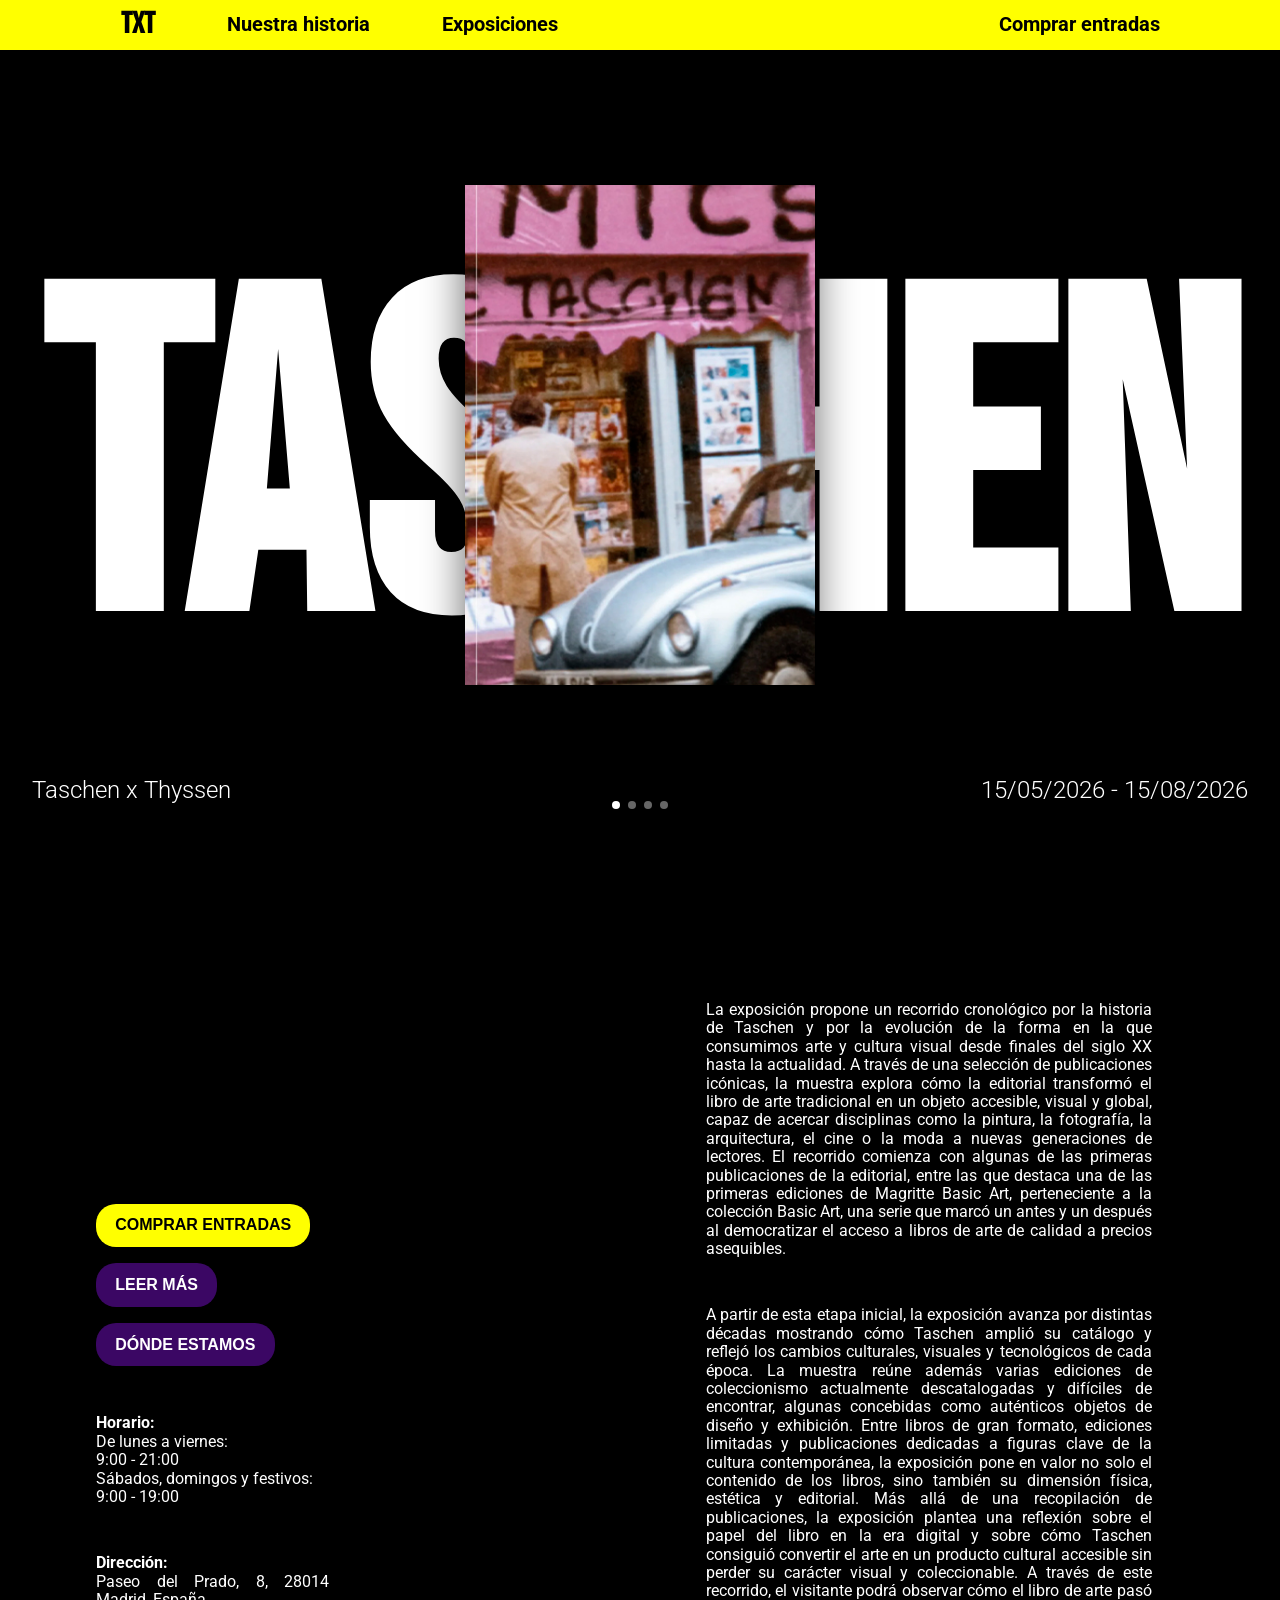
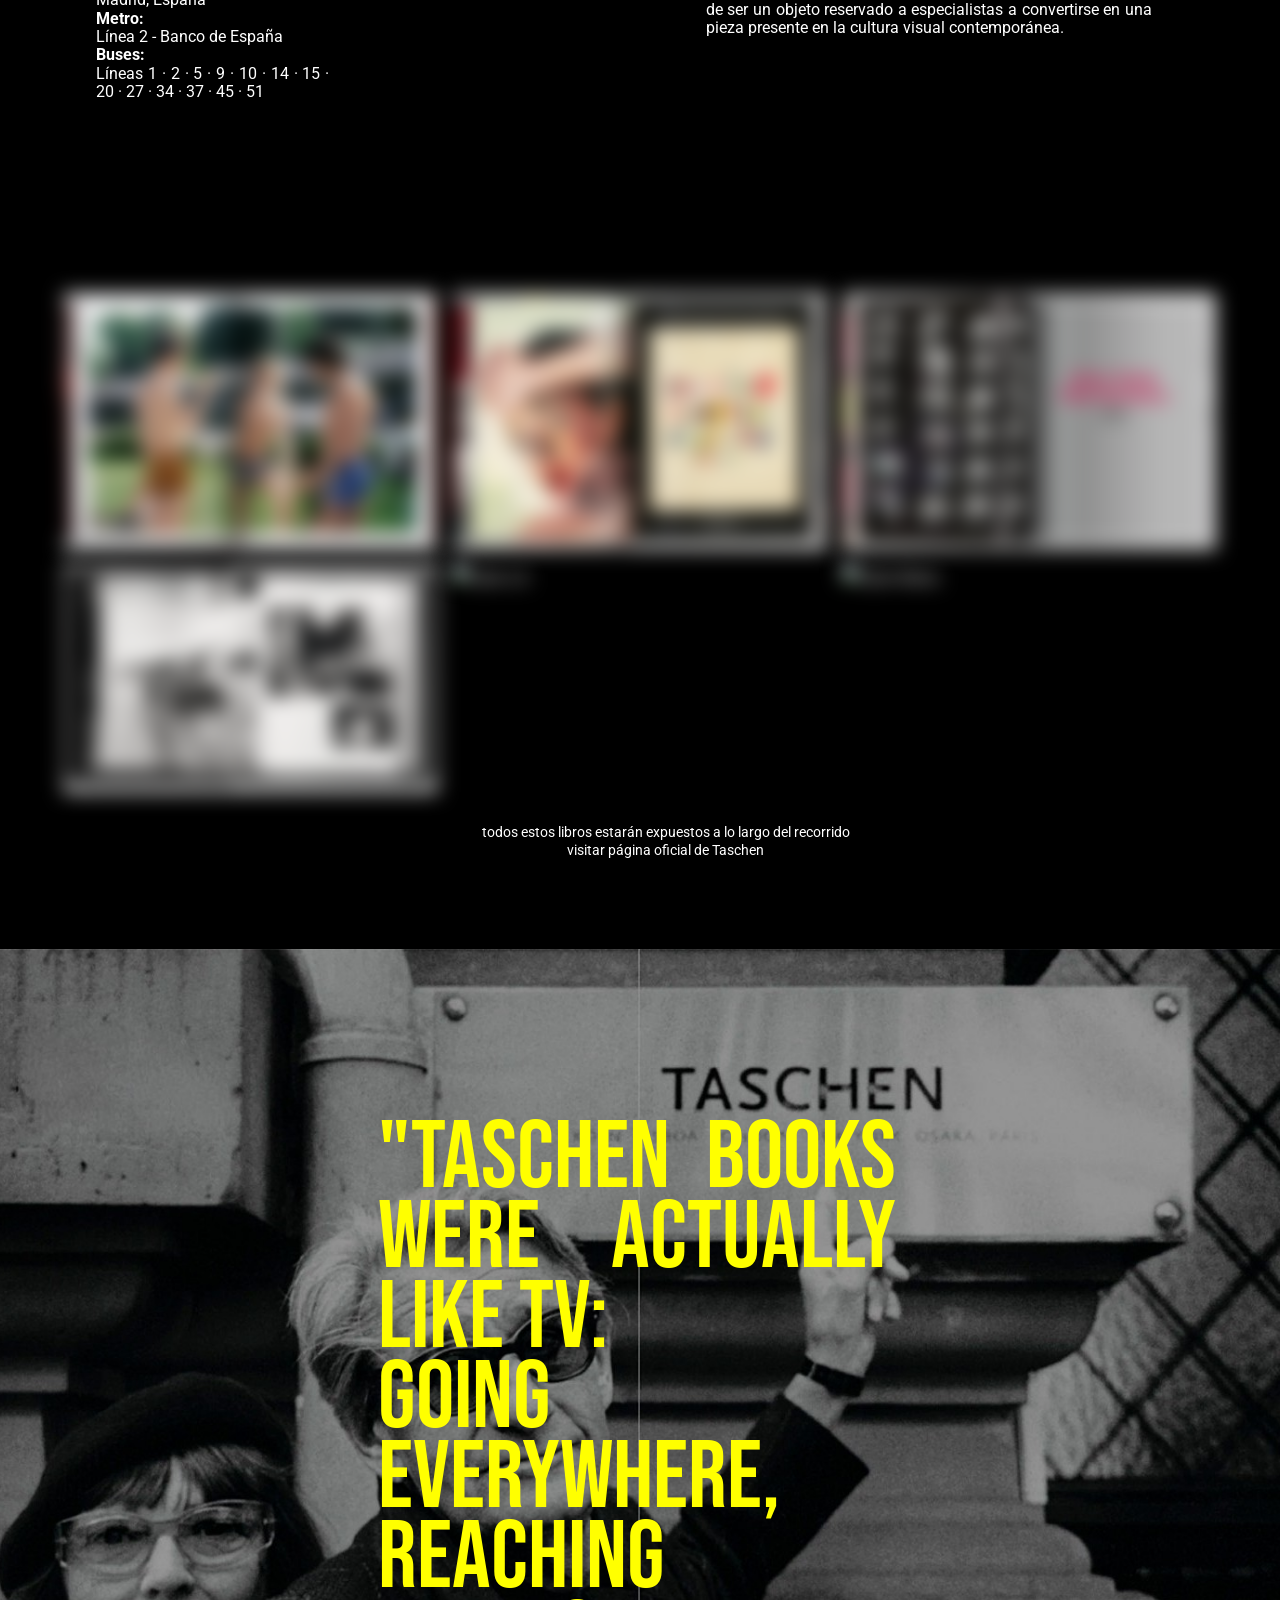
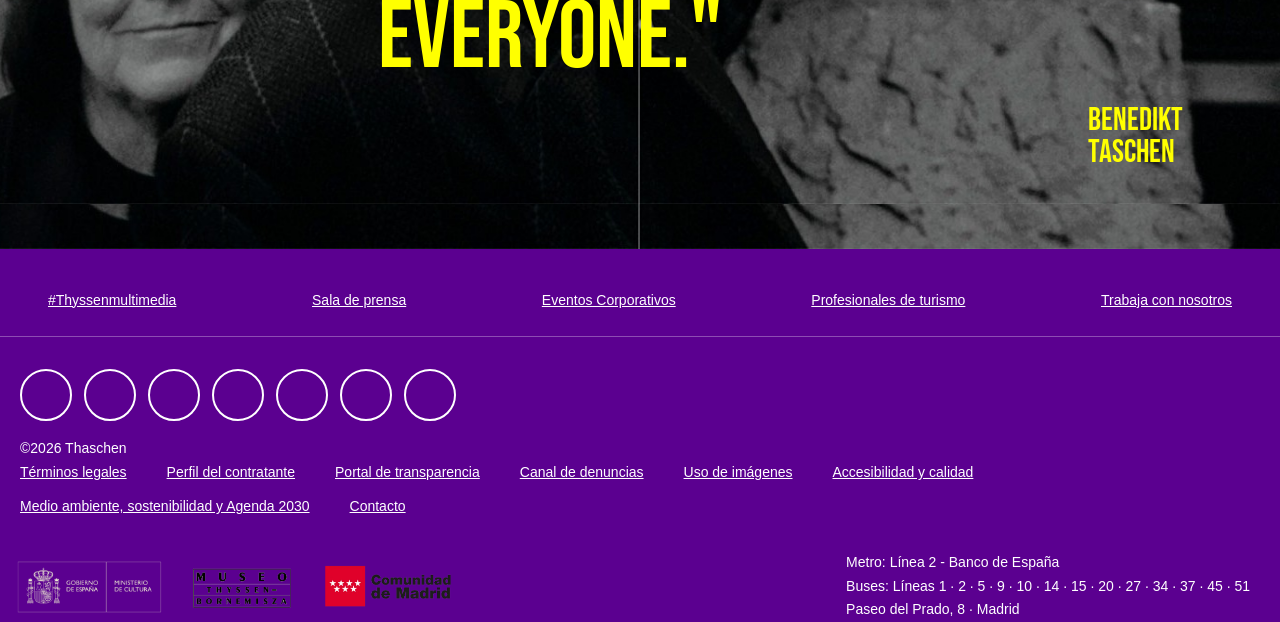
==== commit 64c14d17: "Merge branch 'main' of https://github.com/luzdelcastilloalberto/-exposici-n-taschen" ====
--- a/index.html
+++ b/index.html
@@ -99,9 +99,7 @@
         <button class="btn-leer">
           <a href="history.html">Leer más</a>
         </button>
-        <button class="btn-donde">
-          <a href="https://www.museothyssen.org/exposiciones" target="_blank">Exposiciones</a>
-        </button>
+        <button class="btn-donde">Dónde estamos</button>
       </div>
 
         <p>
@@ -254,15 +252,29 @@
         </p>
       </nav>
 
-      <div class="footer-social">
-        <i class="fa-brands fa-facebook"></i>
-        <i class="fa-brands fa-instagram"></i>
-        <i class="fa-brands fa-x-twitter"></i>
-        <i class="fa-brands fa-linkedin-in"></i>
-        <i class="fa-brands fa-youtube"></i>
-        <i class="fa-brands fa-tiktok"></i>
-        <i class="fa-brands fa-whatsapp"></i>
-      </div>
+  <div class="footer-social">
+  <a href="https://www.facebook.com/TASCHEN" target="_blank" title="Facebook">
+    <i class="fa-brands fa-facebook"></i>
+  </a>
+  <a href="https://www.instagram.com/taschen" target="_blank" title="Instagram">
+    <i class="fa-brands fa-instagram"></i>
+  </a>
+  <a href="https://x.com/taschen" target="_blank" title="X / Twitter">
+    <i class="fa-brands fa-x-twitter"></i>
+  </a>
+  <a href="https://www.linkedin.com/company/taschen" target="_blank" title="LinkedIn">
+    <i class="fa-brands fa-linkedin-in"></i>
+  </a>
+  <a href="https://www.youtube.com/@TASCHENbooks" target="_blank" title="YouTube">
+    <i class="fa-brands fa-youtube"></i>
+  </a>
+  <a href="https://www.tiktok.com/@taschen" target="_blank" title="TikTok">
+    <i class="fa-brands fa-tiktok"></i>
+  </a>
+ <a href="https://web.whatsapp.com" target="_blank" title="WhatsApp">
+  <i class="fa-brands fa-whatsapp"></i>
+  </a>
+  </div>
       <p class="footer-copy">©2026 Thaschen</p>
       <nav class="footer-legal">
         <p>
--- a/css/compartido.css
+++ b/css/compartido.css
@@ -5,7 +5,10 @@
   box-sizing: border-box;
   scroll-behavior: smooth;
 }
-
+html,
+body {
+  overflow-x: hidden;
+  overflow-x: clip;
 html {
   overflow-x: hidden;
   max-width: 100%;
@@ -240,7 +243,7 @@
 }
 .page-index .dots {
   position: absolute;
-  bottom: 3em;
+  bottom: 6rem;
   left: 50%;
   transform: translateX(-50%);
   display: flex;
@@ -257,9 +260,6 @@
 .page-index .dot.active {
   background: white;
 }
-
-/* /* seccion de info............................ */
-
 .page-index #info {
   display: flex;
   height: auto;
@@ -292,13 +292,14 @@
 .page-index .columna-izquierda {
   width: 30%;
   padding: 0 3rem;
-  padding-bottom: 3rem;
+  padding-bottom: 1rem;
 }
 .page-index .columna-derecha {
   width: 50%;
   text-align: justify;
   padding: 0 3rem;
-  padding-bottom: 1rem;
+
+  padding-bottom: 5rem;
 
   /* estilos de botones................................ */
 }
@@ -333,12 +334,8 @@
 .page-index .btn-leer:hover,
 .page-index .btn-donde:hover {
   background: #ffffff;
+  color: #3b0764;
   transition: 0.3s ease;
-}
-
-.page-index .btn-leer:hover a,
-.page-index .btn-donde:hover a {
-  color: #3b0764 !important;
 }
 .page-index .galeria {
   display: flex;
@@ -842,9 +839,14 @@
   width: 100%;
   min-height: 95vh;
   padding: 40px 0 5px 0;
+  overflow: visible;
 }
 
 .page-tickets .pasos {
+  position: sticky;
+  top: 70px;
+  z-index: 50;
+  overflow: visible;
   width: 100%;
   max-width: 1200px;
   margin: 0 auto 40px;
@@ -853,6 +855,9 @@
   grid-template-columns: repeat(4, 1fr);
   gap: 20px;
   border-radius: 28px;
+  background: transparent;
+  border: 1px solid transparent;
+  box-shadow: none;
   transition:
     background 0.35s ease,
     backdrop-filter 0.35s ease,
@@ -1647,7 +1652,7 @@
 
     .page-tickets .navegacion {
       max-width: 95%;
-      padding: 0 20px;
+      padding: 0 
     }
 
     .page-tickets .tarjeta {
@@ -1704,8 +1709,8 @@
   }
 
   .page-tickets .proceso {
-    padding: 20px 0 120px 0;
-  }
+  padding: 20px 0 30px 0; 
+   }
 
   .page-tickets .pasos {
     grid-template-columns: repeat(2, 1fr);
@@ -1808,18 +1813,18 @@
     height: 100px;
   }
 
-  /* popup */
-  .page-tickets .fondo {
-    padding: 20px;
-    align-items: flex-end;
-  }
-
-  .page-tickets .ventana {
-    width: 100%;
-    max-width: 100%;
-    padding: 20px 16px;
-    border-radius: 16px 16px 0 0;
-  }
+  /* ventanaflotante */
+.page-tickets .fondo {
+  padding: 20px;
+  align-items: center; 
+}
+
+.page-tickets .ventana {
+  width: 90%;
+  max-width: 90%;  
+  padding: 20px 16px;
+  border-radius: 16px; 
+}
 
   .page-tickets .info h3 {
     font-size: 1.5rem;
@@ -1846,3 +1851,81 @@
     font-size: 0.9rem;
   }
 }
+<<<<<<< HEAD
+
+/* responsivefooter tablet (max 1024px) */
+@media (max-width: 1024px) {
+  footer .footer-top {
+    padding: 30px 24px 20px;
+    gap: 0 20px;
+  }
+
+  footer .footer-bottom {
+    padding: 20px 24px;
+    flex-direction: column;
+    align-items: flex-start;
+  }
+
+  footer .footer-location p {
+    text-align: left;
+    padding-right: 0;
+  }
+}
+
+/* responsivefooter movil (max 600px) */
+@media (max-width: 600px) {
+  footer .footer-top {
+    flex-direction: column;
+    padding: 24px 16px 16px;
+    gap: 10px;
+  }
+
+  footer .footer-social {
+    padding-left: 16px;
+    gap: 10px;
+  }
+
+  footer .footer-social i {
+    width: 42px;
+    height: 42px;
+    font-size: 16px;
+  }
+
+  footer .footer-copy {
+    padding-left: 16px;
+    font-size: 13px;
+  }
+
+  footer .footer-legal {
+    padding-left: 16px;
+    column-gap: 20px;
+    row-gap: 8px;
+  }
+
+  footer .footer-legal p,
+  footer .footer-legal a {
+    font-size: 12px;
+  }
+
+  footer .footer-bottom {
+    flex-direction: column;
+    align-items: flex-start;
+    padding: 16px;
+    gap: 16px;
+  }
+
+  footer .footer-logos {
+    flex-wrap: wrap;
+    gap: 12px;
+  }
+
+  footer .footer-logos img {
+    height: 36px;
+  }
+
+  footer .footer-location p {
+    text-align: left;
+    padding-right: 0;
+    font-size: 12px;
+  }
+}
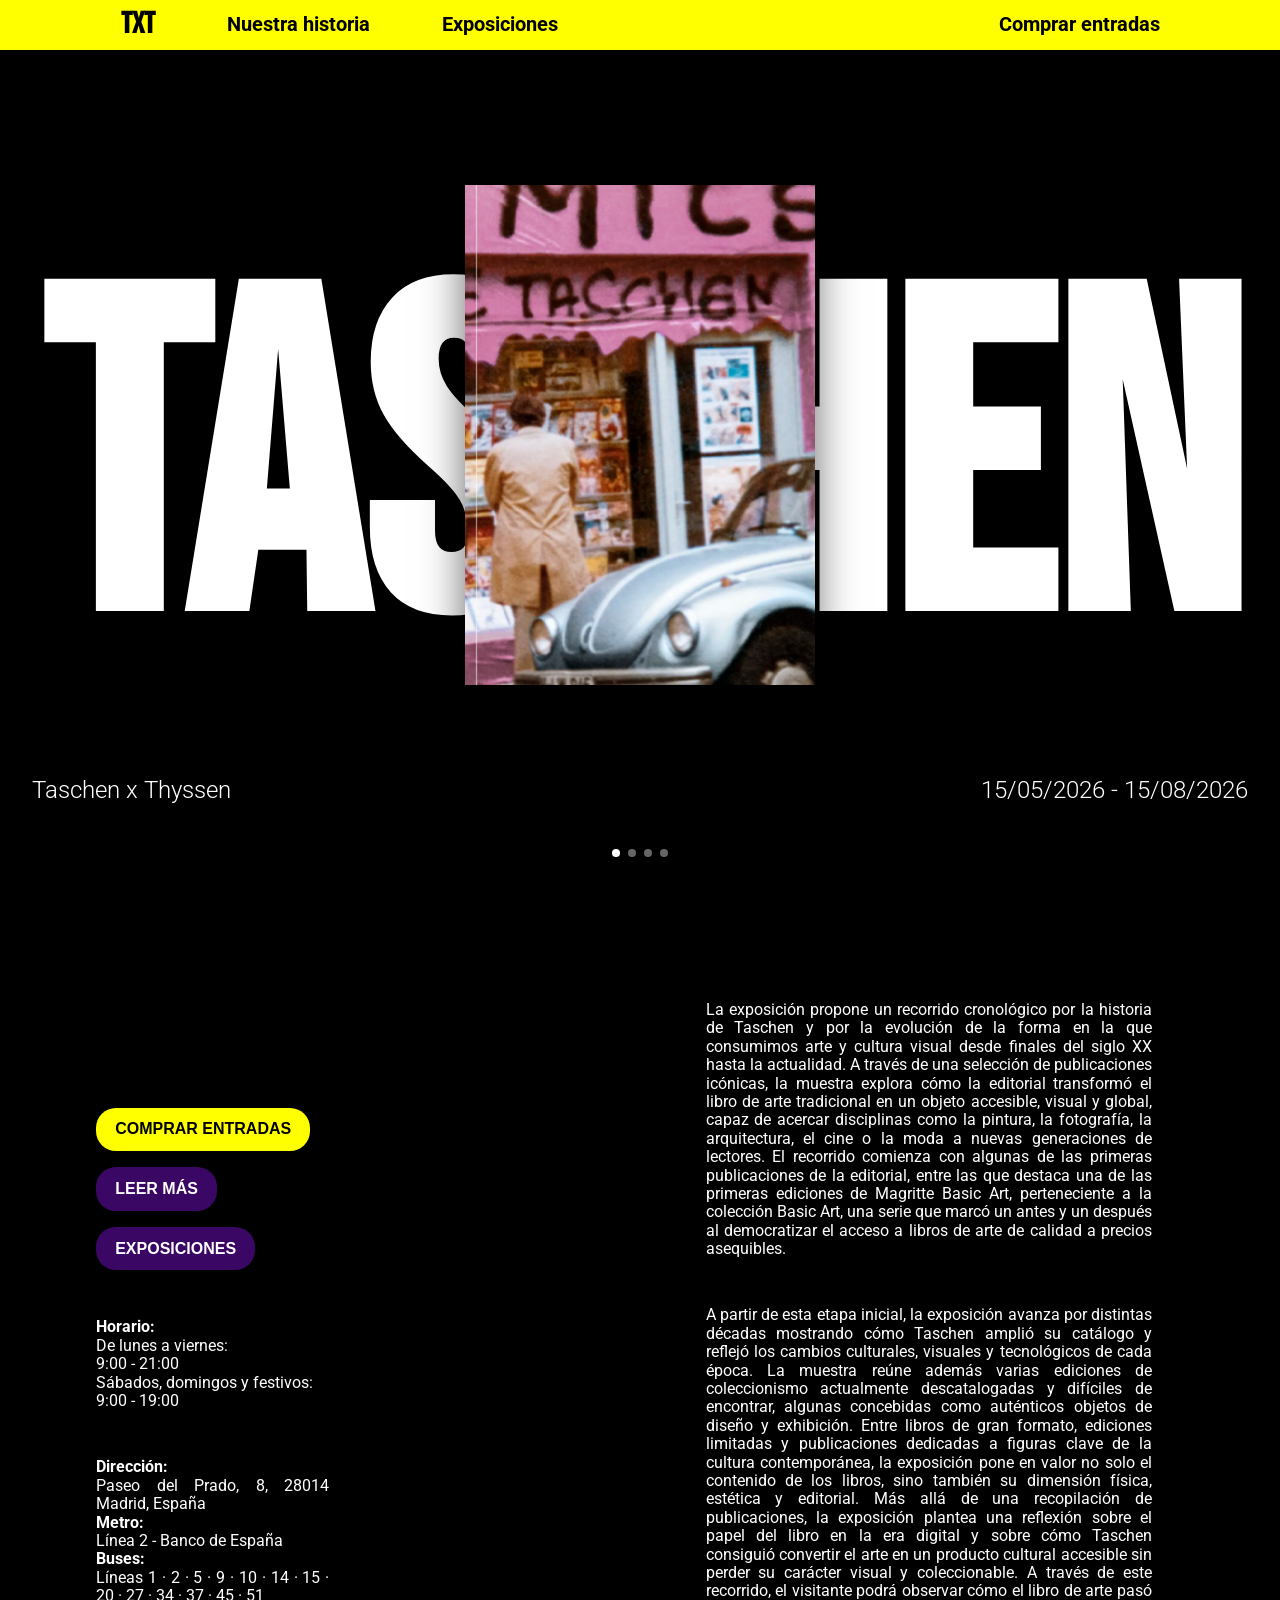
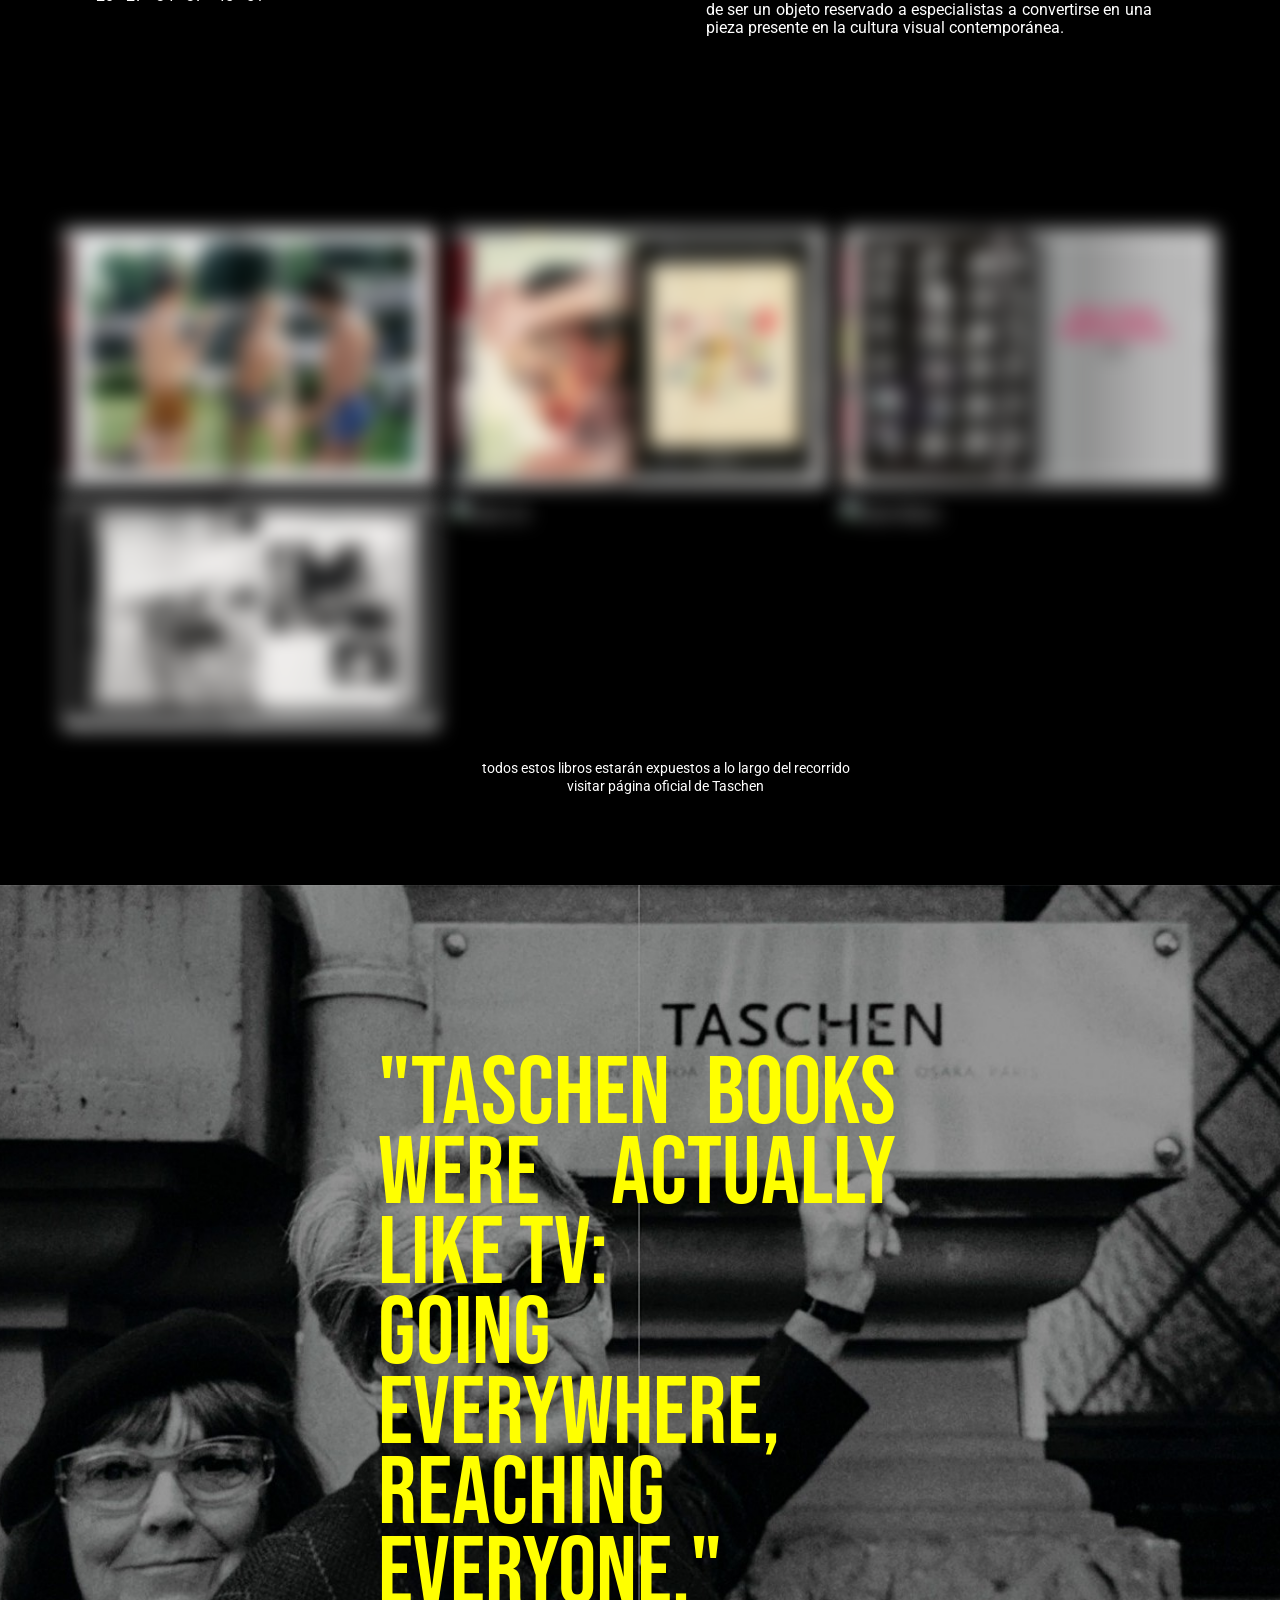
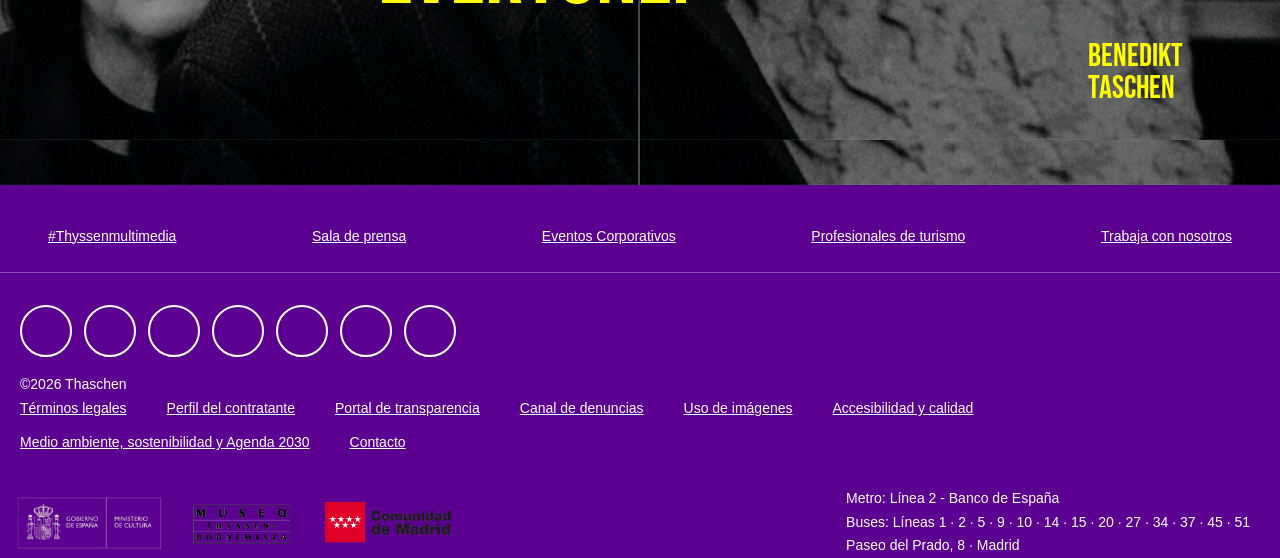
==== commit a2d2fa1a: "Merge branch 'main' of https://github.com/luzdelcastilloalberto/-exposici-n-taschen" ====
--- a/index.html
+++ b/index.html
@@ -99,7 +99,9 @@
         <button class="btn-leer">
           <a href="history.html">Leer más</a>
         </button>
-        <button class="btn-donde">Dónde estamos</button>
+        <button class="btn-donde">
+          <a href="https://www.museothyssen.org/exposiciones" target="_blank">Exposiciones</a>
+        </button>
       </div>
 
         <p>
--- a/css/compartido.css
+++ b/css/compartido.css
@@ -6,9 +6,8 @@
   scroll-behavior: smooth;
 }
 html,
-body {
-  overflow-x: hidden;
-  overflow-x: clip;
+body 
+overflow-x: clip;
 html {
   overflow-x: hidden;
   max-width: 100%;
@@ -243,7 +242,7 @@
 }
 .page-index .dots {
   position: absolute;
-  bottom: 6rem;
+  bottom: 3em;
   left: 50%;
   transform: translateX(-50%);
   display: flex;
@@ -260,6 +259,9 @@
 .page-index .dot.active {
   background: white;
 }
+
+/* /* seccion de info............................ */
+
 .page-index #info {
   display: flex;
   height: auto;
@@ -292,14 +294,13 @@
 .page-index .columna-izquierda {
   width: 30%;
   padding: 0 3rem;
-  padding-bottom: 1rem;
+  padding-bottom: 3rem;
 }
 .page-index .columna-derecha {
   width: 50%;
   text-align: justify;
   padding: 0 3rem;
-
-  padding-bottom: 5rem;
+  padding-bottom: 1rem;
 
   /* estilos de botones................................ */
 }
@@ -334,8 +335,12 @@
 .page-index .btn-leer:hover,
 .page-index .btn-donde:hover {
   background: #ffffff;
-  color: #3b0764;
   transition: 0.3s ease;
+}
+
+.page-index .btn-leer:hover a,
+.page-index .btn-donde:hover a {
+  color: #3b0764 !important;
 }
 .page-index .galeria {
   display: flex;
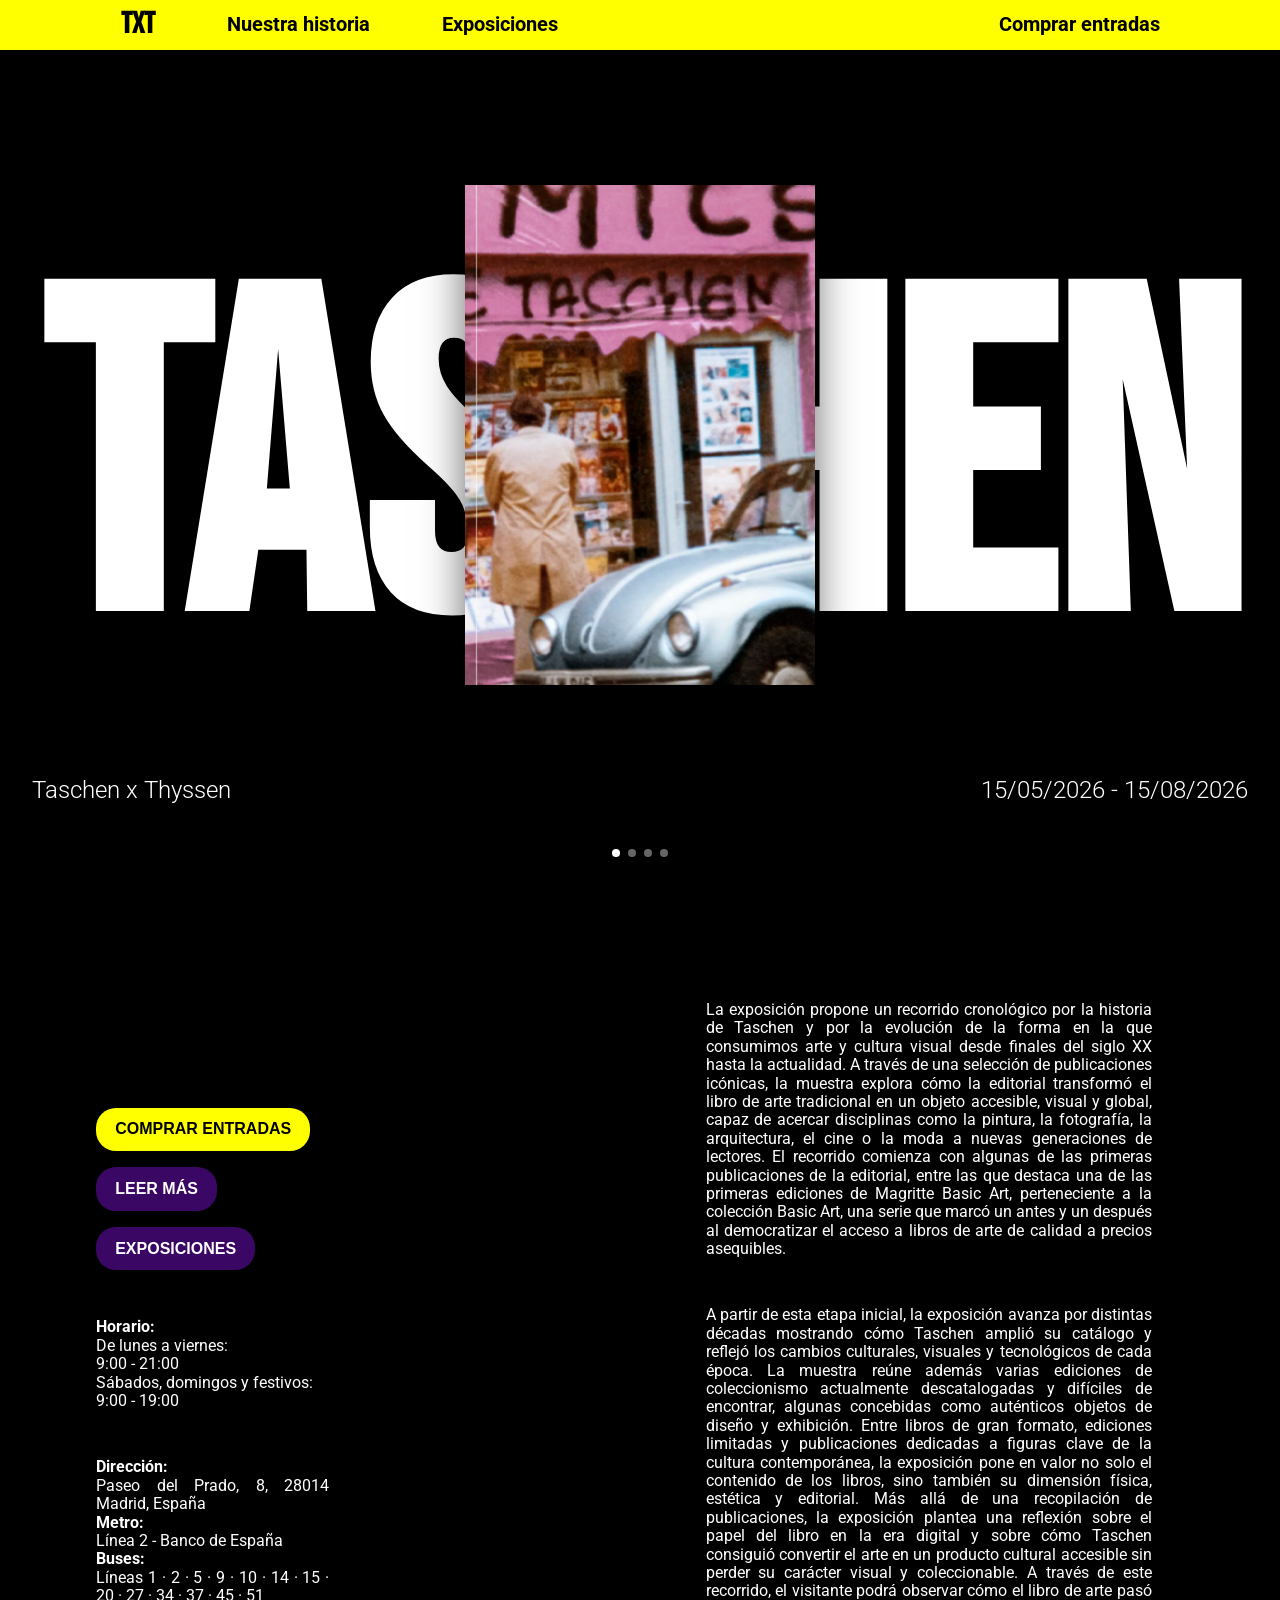
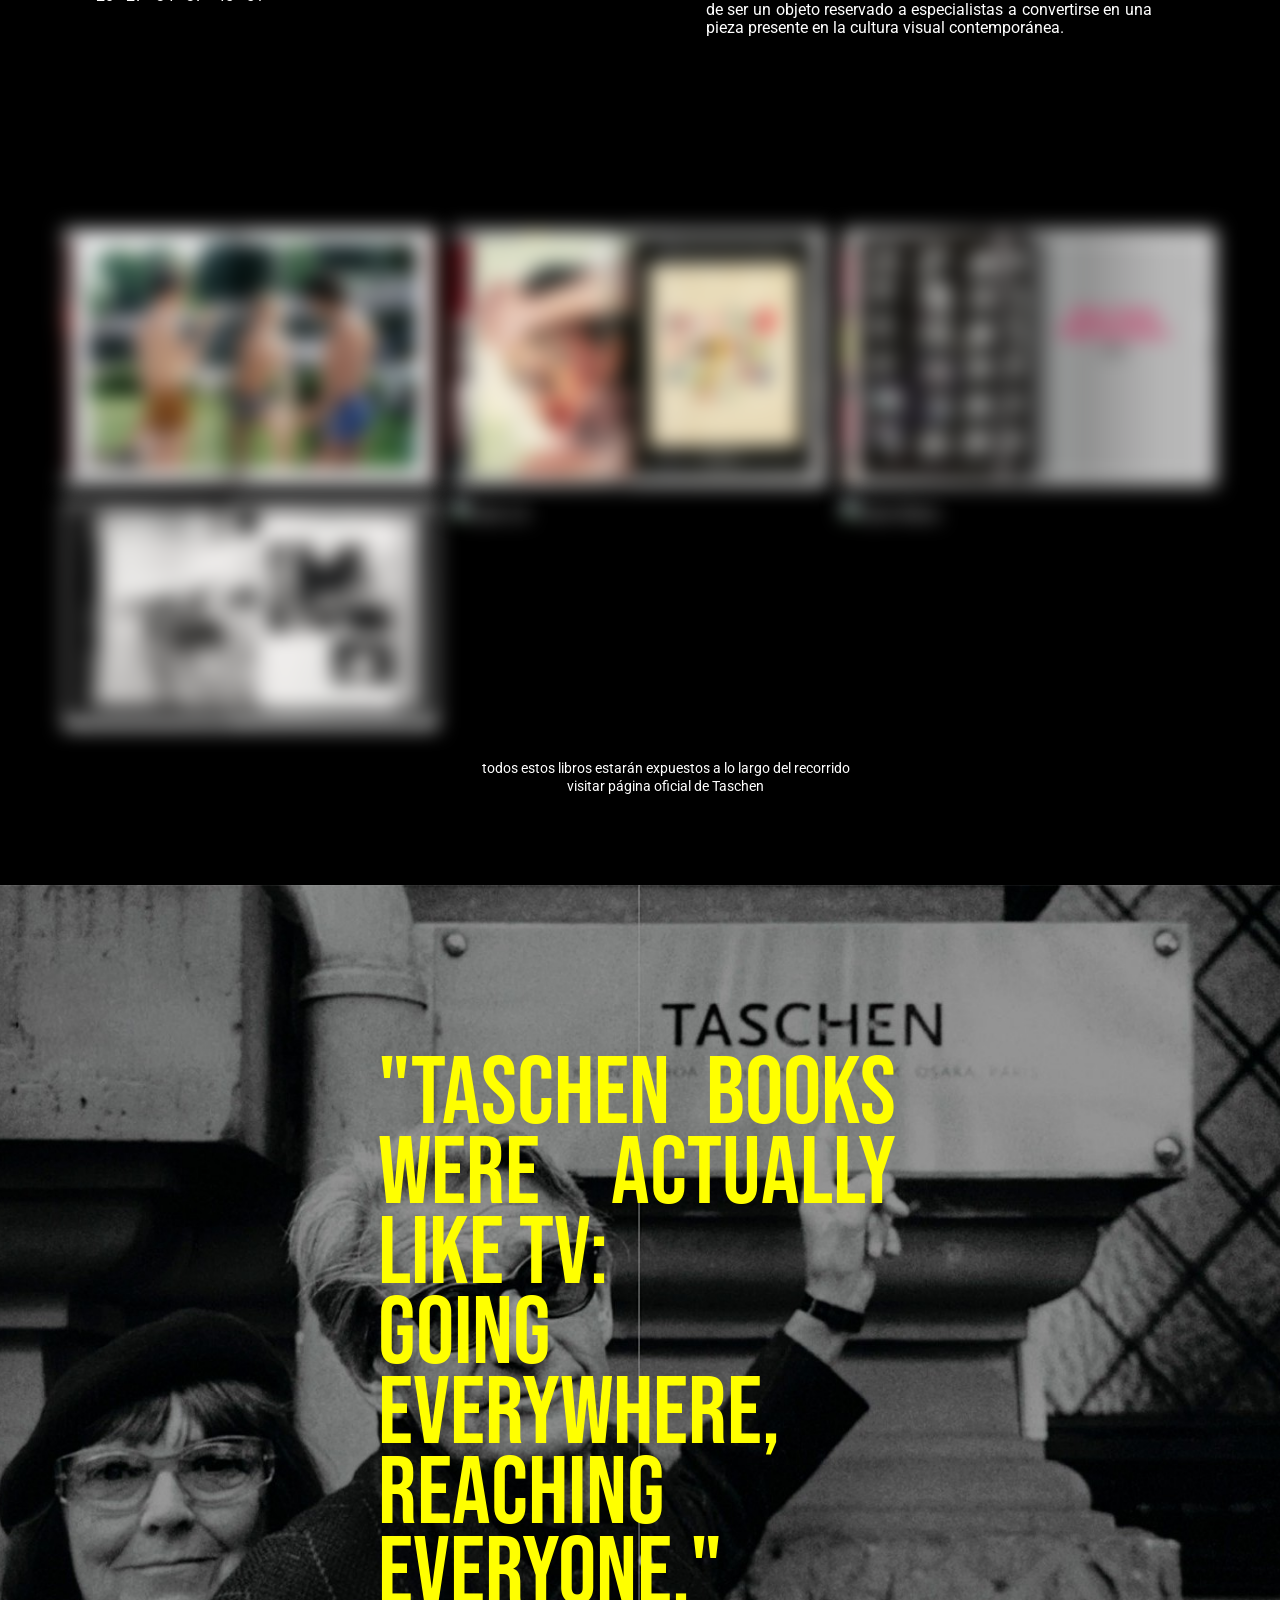
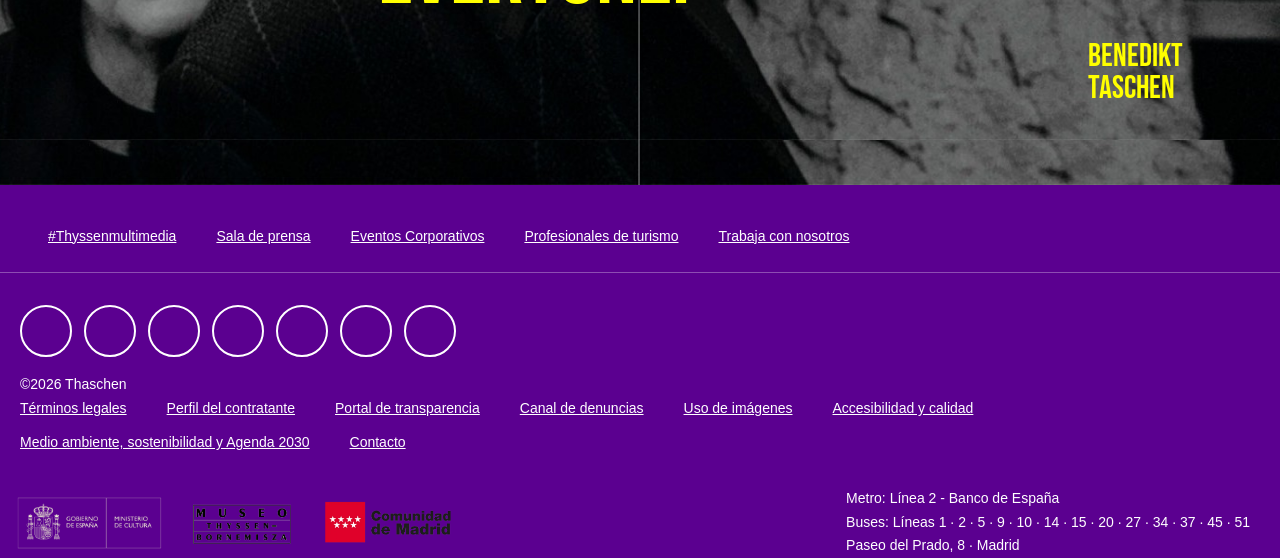
==== commit a2341e5a: "ajustes media queries patri y jimena" ====
--- a/index.html
+++ b/index.html
@@ -210,6 +210,7 @@
     </div>
 </section>
     <!-- añadir footer cuando este maquetado -->
+     
  <footer>
       <nav class="footer-top">
         <p>
@@ -254,7 +255,7 @@
         </p>
       </nav>
 
-  <div class="footer-social">
+      <div class="footer-social">
   <a href="https://www.facebook.com/TASCHEN" target="_blank" title="Facebook">
     <i class="fa-brands fa-facebook"></i>
   </a>
--- a/css/compartido.css
+++ b/css/compartido.css
@@ -5,11 +5,10 @@
   box-sizing: border-box;
   scroll-behavior: smooth;
 }
+
 html,
-body 
-overflow-x: clip;
-html {
-  overflow-x: hidden;
+body {
+  overflow-x: clip;
   max-width: 100%;
 }
 
@@ -869,6 +868,7 @@
     border 0.35s ease,
     box-shadow 0.35s ease;
 }
+
 .page-tickets .pasos.desplazado {
   background: rgba(255, 255, 255, 0.18);
   border: 1px solid rgba(255, 255, 255, 0.25);
@@ -1264,28 +1264,28 @@
   font-size: 14px;
 }
 
-.footer-top {
-  display: flex;
-  justify-content: space-between;
-  flex-wrap: wrap;
-  gap: 0 40px;
-}
 footer {
   background-color: #5b0090;
   color: #fff;
   font-family: Arial, sans-serif;
   font-size: 14px;
 }
-
+footer p {
+  margin: 0;
+  width: auto;
+  text-align: left;
+  font-size: 14px;
+  line-height: 1.7;
+}
 .footer-top {
   display: flex;
   flex-wrap: wrap;
   gap: 0 40px;
-  padding: 40px 48px 24px; /* ← el padding va aquí */
+  padding: 40px 48px 24px;
   border-bottom: 1px solid rgba(255, 255, 255, 0.3);
   margin-bottom: 32px;
 }
-/* ── Iconos redes sociales ── */
+/* ── iconos redes sociales............................. ── */
 .footer-social {
   display: flex;
   flex-wrap: wrap;
@@ -1311,13 +1311,13 @@
   background-color: rgba(255, 255, 255, 0.15);
 }
 
-/* ── Copyright ── */
+/* ── copyright................................ ── */
 .footer-copy {
   margin-bottom: 28px;
   padding-left: 20px;
 }
 
-/* ── Links legales ── */
+/* ── links legales........................... ── */
 .footer-legal {
   display: flex;
   flex-wrap: wrap;
@@ -1341,7 +1341,7 @@
   opacity: 0.8;
 }
 
-/* ── Pie: logos + transporte ── */
+/* ── pie: logos + transporte........................... ── */
 .footer-bottom {
   display: flex;
   align-items: center;
@@ -1382,7 +1382,7 @@
   line-height: 1.7;
   padding-right: 30px;
 }
-
+/* ajuste para q se vea el footer bien en el landing */
 .page-index footer p {
   margin: 0;
   width: auto;
@@ -1390,8 +1390,15 @@
   font-size: 14px;
   line-height: 1.7;
 }
+
+/* ajuste para q el footer se vea bien en la página de tickets */
+.page-tickets footer,
+.page-tickets footer,
+.page-tickets footer * {
+  color: white !important;
+}
+
 /* responsove tickets.................................. */
-
 @media screen and (max-width: 1319px) {
   /* --- Nav --- */
 
@@ -1414,19 +1421,17 @@
     margin-right: 2rem;
   }
 
-  /* --- Ocultar SVG --- */
   .page-history .todo > img {
     display: none !important;
     visibility: hidden !important;
   }
 
-  /* --- Quitar transform del todo --- */
   .page-history .todo {
     transform: none !important;
     margin-bottom: 0 !important;
   }
 
-  /* --- Bloques más grandes y compactos --- */
+  /* --- bloques más grandes y compactos...................... --- */
   .page-history .textoimagen,
   .page-history .textoimagen1,
   .page-history .textoimagen2,
@@ -1435,8 +1440,8 @@
   .page-history .textoimagen5,
   .page-history .textoimagen6,
   .page-history .textoimagen7 {
-    margin: 2rem auto !important; /* auto para centrar */
-    padding: 0 3rem !important; /* padding igual en ambos lados */
+    margin: 2rem auto !important;
+    padding: 0 3rem !important;
     gap: 2rem;
     align-items: center;
     width: 100%;
@@ -1478,9 +1483,7 @@
   }
 }
 
-/* ===================== RESPONSIVE MÓVIL (max-width: 768px) ===================== */
 @media screen and (max-width: 768px) {
-  /* --- Ocultar SVG y sustituir por línea CSS --- */
   .page-history .todo > img {
     display: none !important;
     visibility: hidden !important;
@@ -1503,7 +1506,6 @@
     z-index: 0;
   }
 
-  /* --- Bloques en columna --- */
   .page-history .textoimagen,
   .page-history .textoimagen1,
   .page-history .textoimagen2,
@@ -1514,15 +1516,14 @@
   .page-history .textoimagen7 {
     flex-direction: column !important;
     align-items: center;
-    width: 45%;
+    width: 95%;
     margin: 3rem auto !important;
     padding: 0;
-    gap: 1rem;
+    gap: 0.5rem;
     position: relative;
     z-index: 1;
   }
 
-  /* --- Punto en la línea por cada bloque --- */
   .page-history .textoimagen::before,
   .page-history .textoimagen1::before,
   .page-history .textoimagen2::before,
@@ -1545,7 +1546,9 @@
 
   .page-history .texto {
     width: 100%;
-  }
+    text-align: left;
+  }
+  
   .page-history figure {
     width: 100%;
     margin: 0;
@@ -1559,7 +1562,7 @@
   .page-history .figura6 img,
   .page-history .figura7 img,
   .page-history .figura8 img {
-    width: 100%;
+    width: 50%;
     margin: 0;
     padding: 0;
   }
@@ -1623,7 +1626,80 @@
     width: auto;
     margin: 0;
   }
-  /* TABLET (max 1024px) tickets*/
+
+  .page-history {
+    padding-top: 50px;
+  }
+
+  .page-history header {
+    text-align: center;
+    padding: 1rem;
+  }
+
+  .page-history h1 {
+    font-size: 20vw;
+    margin-top: 1rem;
+  }
+
+  .page-history h2 {
+    font-size: 6vw;
+    margin-left: 0;
+    text-align: center;
+  }
+
+  .page-history h3 {
+    font-size: 5vw;
+    margin: 1rem;
+  }
+
+  .page-history h4 {
+    font-size: 4vw;
+    margin-right: 1rem;
+    margin-top: 1rem;
+  }
+
+  /* ocultar imagen de línea del tiempo */
+  .page-history .todo > img {
+    display: none !important;
+    visibility: hidden !important;
+  }
+
+  /* quitar línea vertical */
+  .page-history .todo {
+    position: static;
+    padding: 0 1rem;
+  }
+
+  .page-history .todo::before {
+    display: none;
+  }
+
+  /* quitar puntos de la línea */
+  .page-history .textoimagen::before,
+  .page-history .textoimagen1::before,
+  .page-history .textoimagen2::before,
+  .page-history .textoimagen3::before,
+  .page-history .textoimagen4::before,
+  .page-history .textoimagen5::before,
+  .page-history .textoimagen6::before,
+  .page-history .textoimagen7::before {
+    display: none;
+  }
+
+  /* bloques en columna uno debajo del otro */
+  .page-history .textoimagen,
+  .page-history .textoimagen1,
+  .page-history .textoimagen2,
+  .page-history .textoimagen3,
+  .page-history .textoimagen4,
+  .page-history .textoimagen5,
+  .page-history .textoimagen6,
+  .page-history .textoimagen7 {
+    flex-direction: column !important;
+
+
+
+  /* /* TABLET (max 1024px) tickets*............................../ */
   @media (max-width: 1024px) {
     .page-tickets .bloque {
       max-width: 95%;
@@ -1657,7 +1733,7 @@
 
     .page-tickets .navegacion {
       max-width: 95%;
-      padding: 0 
+      padding: 0 20px;
     }
 
     .page-tickets .tarjeta {
@@ -1714,8 +1790,8 @@
   }
 
   .page-tickets .proceso {
-  padding: 20px 0 30px 0; 
-   }
+    padding: 20px 0 30px 0;
+  }
 
   .page-tickets .pasos {
     grid-template-columns: repeat(2, 1fr);
@@ -1818,18 +1894,18 @@
     height: 100px;
   }
 
-  /* ventanaflotante */
-.page-tickets .fondo {
-  padding: 20px;
-  align-items: center; 
-}
-
-.page-tickets .ventana {
-  width: 90%;
-  max-width: 90%;  
-  padding: 20px 16px;
-  border-radius: 16px; 
-}
+  /* popup */
+  .page-tickets .fondo {
+    padding: 20px;
+    align-items: center;
+  }
+
+  .page-tickets .ventana {
+    width: 90%;
+    max-width: 90%;
+    padding: 20px 16px;
+    border-radius: 16px;
+  }
 
   .page-tickets .info h3 {
     font-size: 1.5rem;
@@ -1855,82 +1931,4 @@
     padding: 12px 24px;
     font-size: 0.9rem;
   }
-}
-<<<<<<< HEAD
-
-/* responsivefooter tablet (max 1024px) */
-@media (max-width: 1024px) {
-  footer .footer-top {
-    padding: 30px 24px 20px;
-    gap: 0 20px;
-  }
-
-  footer .footer-bottom {
-    padding: 20px 24px;
-    flex-direction: column;
-    align-items: flex-start;
-  }
-
-  footer .footer-location p {
-    text-align: left;
-    padding-right: 0;
-  }
-}
-
-/* responsivefooter movil (max 600px) */
-@media (max-width: 600px) {
-  footer .footer-top {
-    flex-direction: column;
-    padding: 24px 16px 16px;
-    gap: 10px;
-  }
-
-  footer .footer-social {
-    padding-left: 16px;
-    gap: 10px;
-  }
-
-  footer .footer-social i {
-    width: 42px;
-    height: 42px;
-    font-size: 16px;
-  }
-
-  footer .footer-copy {
-    padding-left: 16px;
-    font-size: 13px;
-  }
-
-  footer .footer-legal {
-    padding-left: 16px;
-    column-gap: 20px;
-    row-gap: 8px;
-  }
-
-  footer .footer-legal p,
-  footer .footer-legal a {
-    font-size: 12px;
-  }
-
-  footer .footer-bottom {
-    flex-direction: column;
-    align-items: flex-start;
-    padding: 16px;
-    gap: 16px;
-  }
-
-  footer .footer-logos {
-    flex-wrap: wrap;
-    gap: 12px;
-  }
-
-  footer .footer-logos img {
-    height: 36px;
-  }
-
-  footer .footer-location p {
-    text-align: left;
-    padding-right: 0;
-    font-size: 12px;
-  }
-}
+}
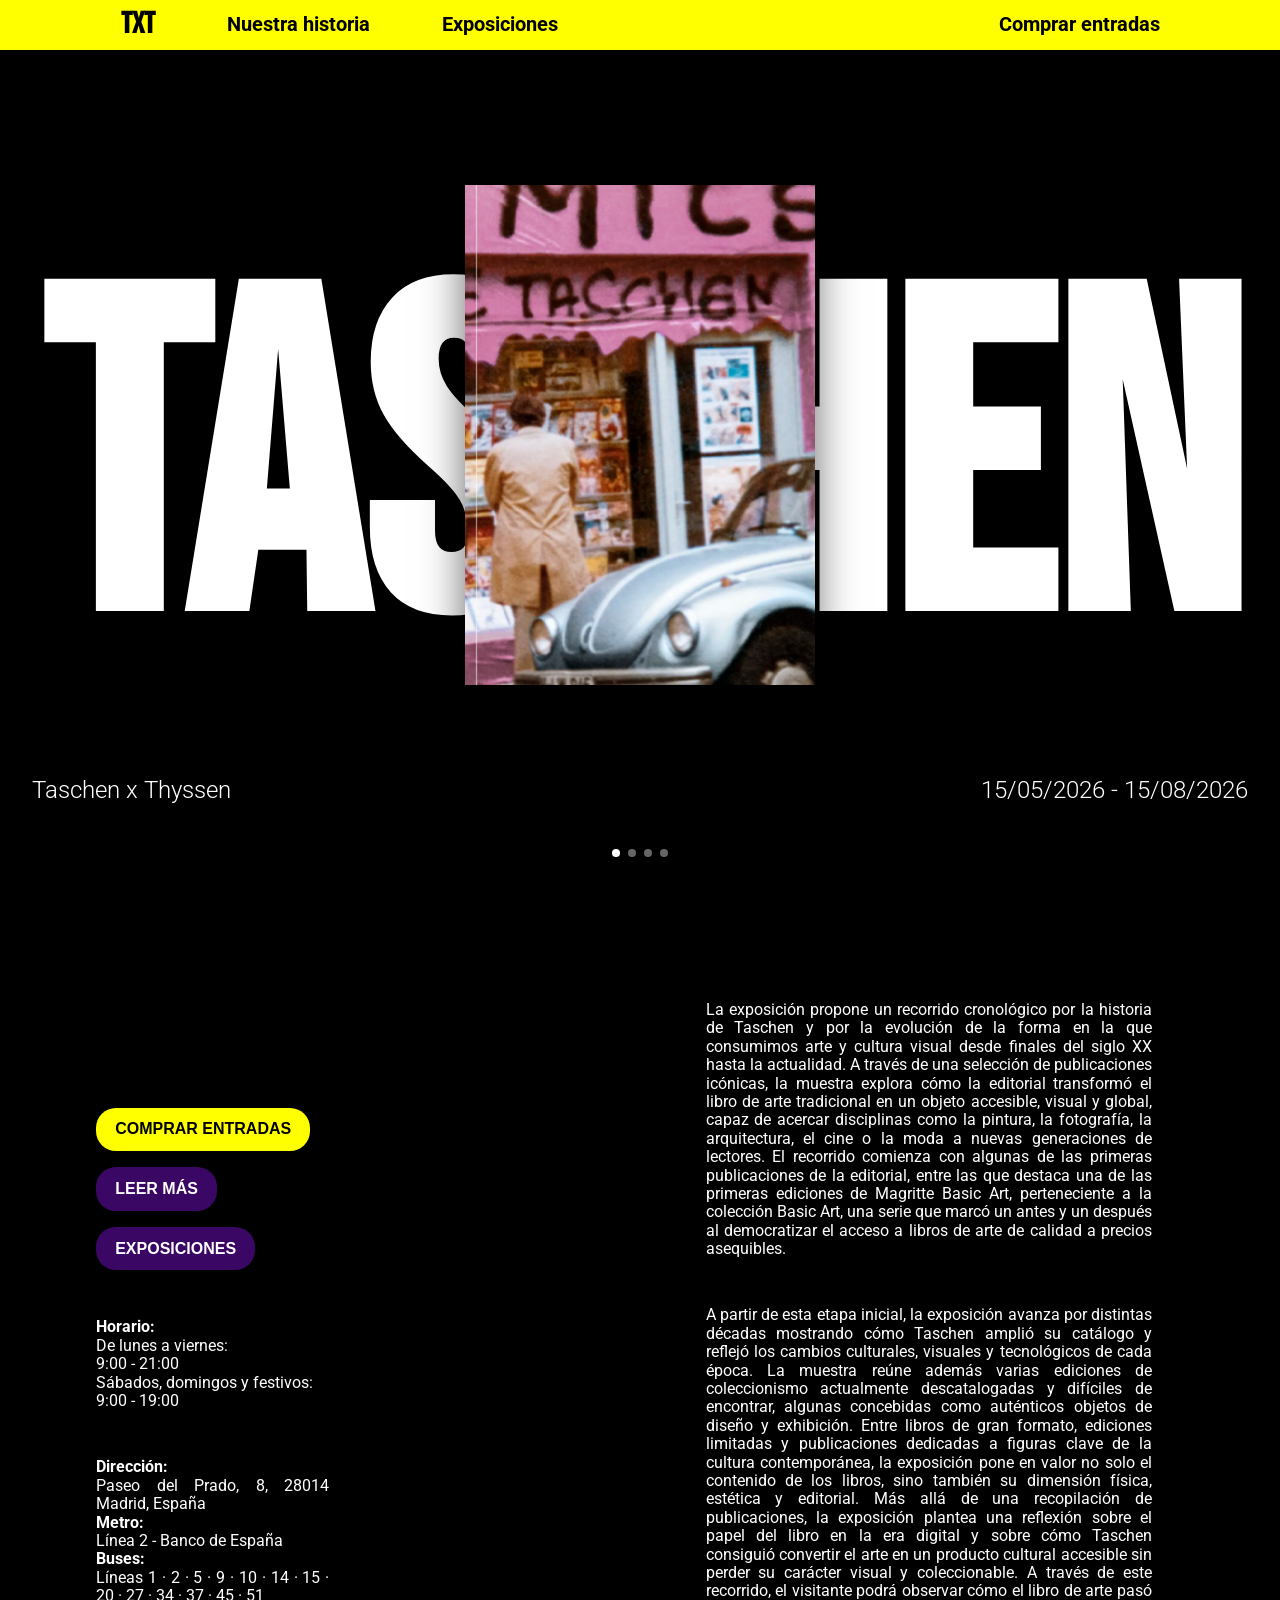
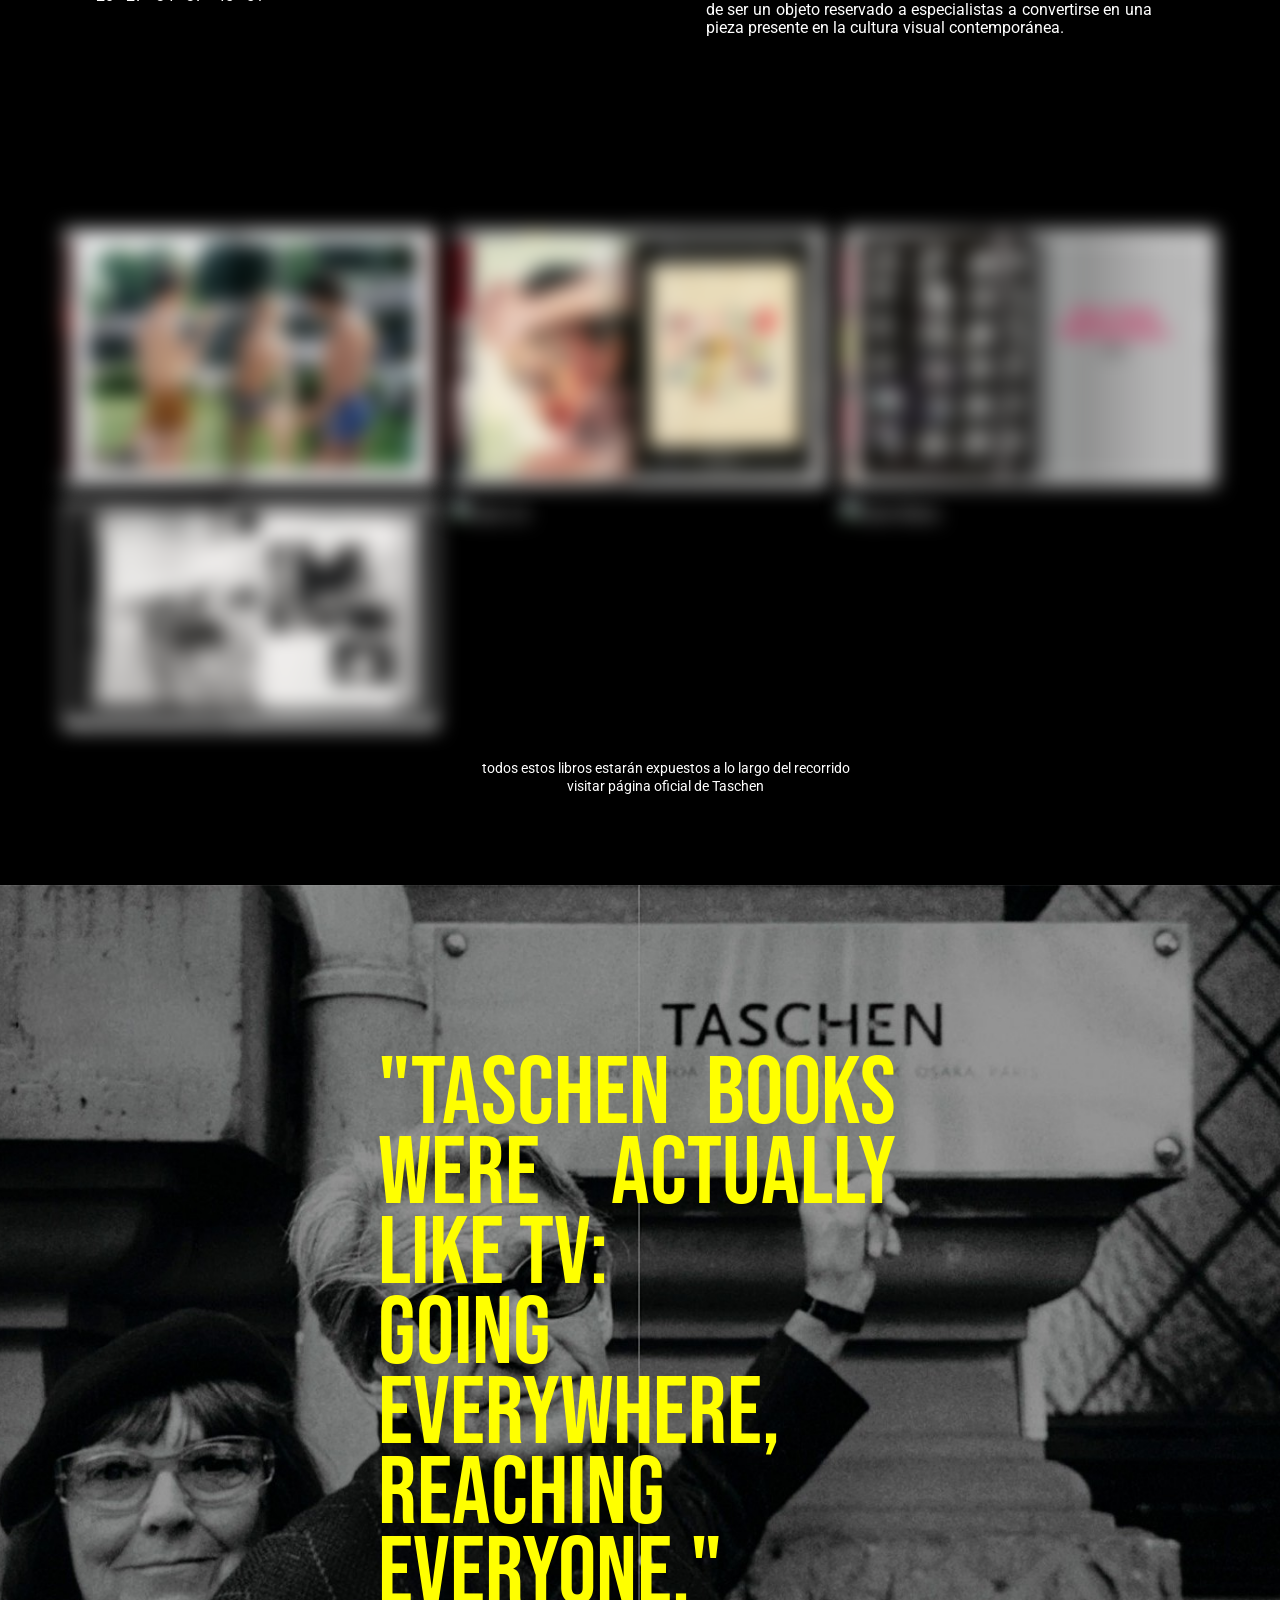
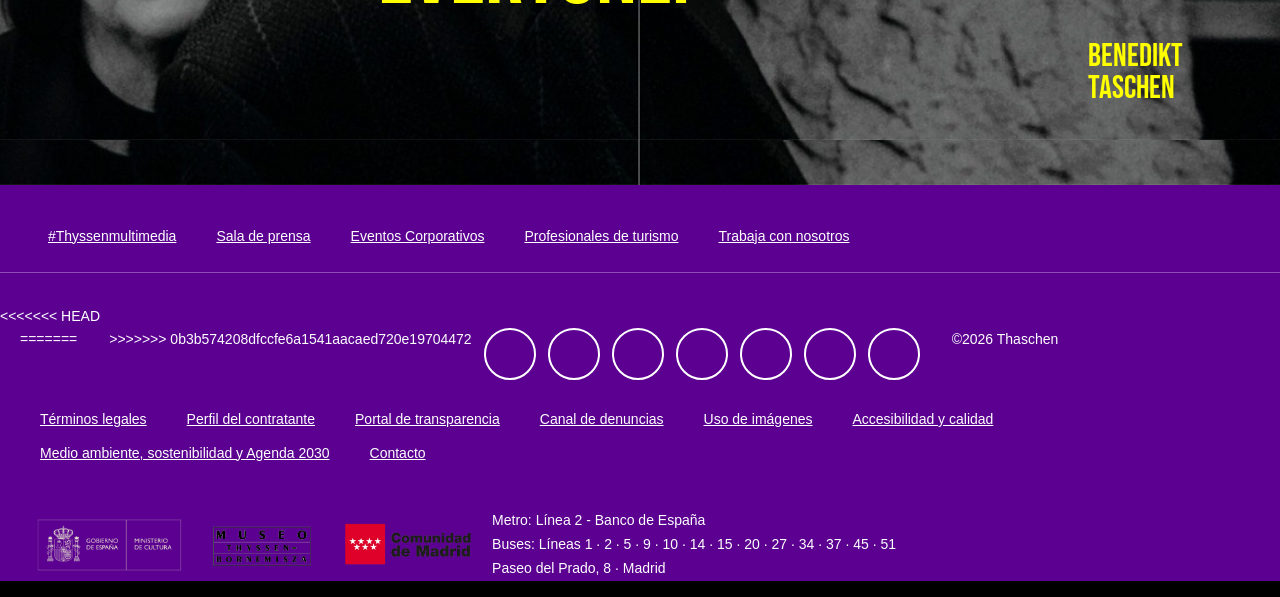
==== commit 49d679f2: "resolver conflictos merge" ====
--- a/index.html
+++ b/index.html
@@ -255,7 +255,11 @@
         </p>
       </nav>
 
+<<<<<<< HEAD
       <div class="footer-social">
+=======
+  <div class="footer-social">
+>>>>>>> 0b3b574208dfccfe6a1541aacaed720e19704472
   <a href="https://www.facebook.com/TASCHEN" target="_blank" title="Facebook">
     <i class="fa-brands fa-facebook"></i>
   </a>
--- a/css/compartido.css
+++ b/css/compartido.css
@@ -844,9 +844,14 @@
   min-height: 95vh;
   padding: 40px 0 5px 0;
   overflow: visible;
+  overflow: visible;
 }
 
 .page-tickets .pasos {
+  position: sticky;
+  top: 70px;
+  z-index: 50;
+  overflow: visible;
   position: sticky;
   top: 70px;
   z-index: 50;
@@ -862,6 +867,9 @@
   background: transparent;
   border: 1px solid transparent;
   box-shadow: none;
+  background: transparent;
+  border: 1px solid transparent;
+  box-shadow: none;
   transition:
     background 0.35s ease,
     backdrop-filter 0.35s ease,
@@ -1061,6 +1069,8 @@
   cursor: pointer;
   font-size: 0.95rem;
   transition: 0.3s;
+  border-radius: 28px;
+  font-family: "Bebas Neue", sans-serif;
 }
 
 .page-tickets .boton:hover {
@@ -1733,7 +1743,7 @@
 
     .page-tickets .navegacion {
       max-width: 95%;
-      padding: 0 20px;
+      padding: 0 
     }
 
     .page-tickets .tarjeta {
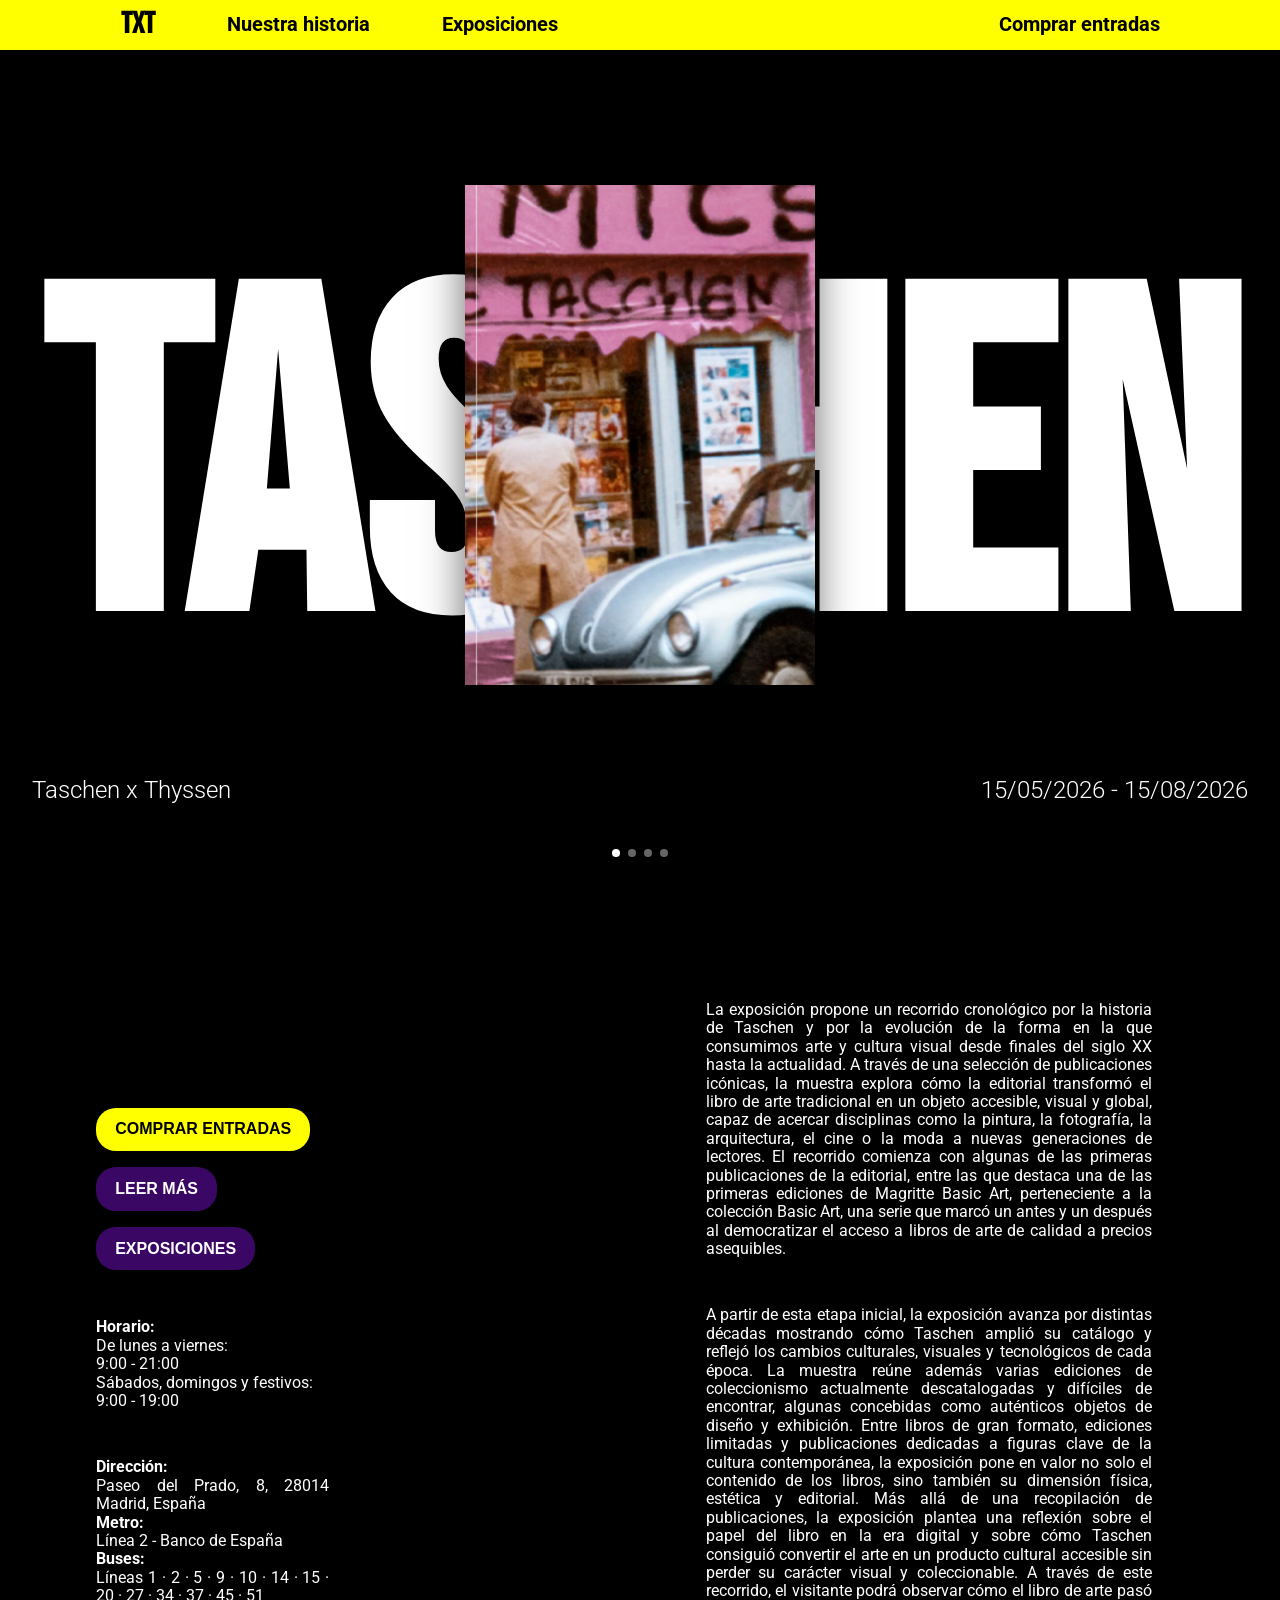
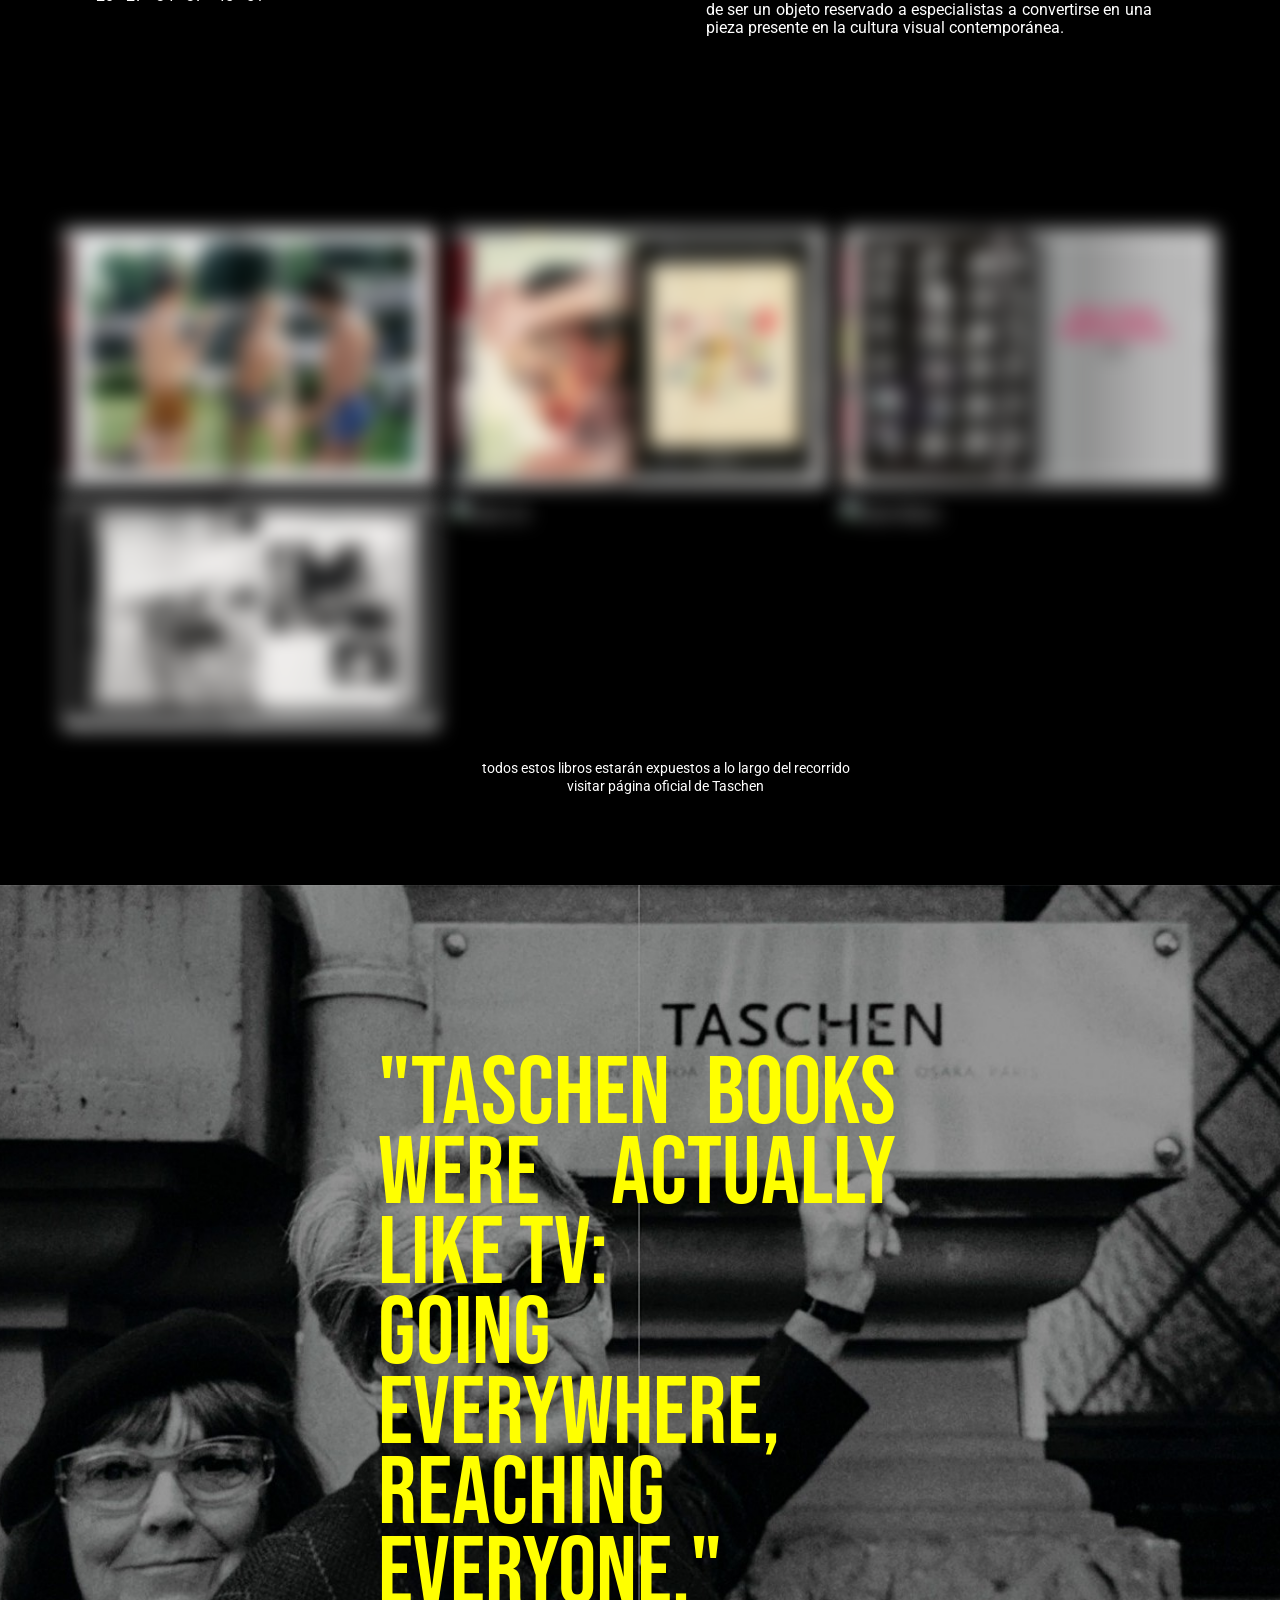
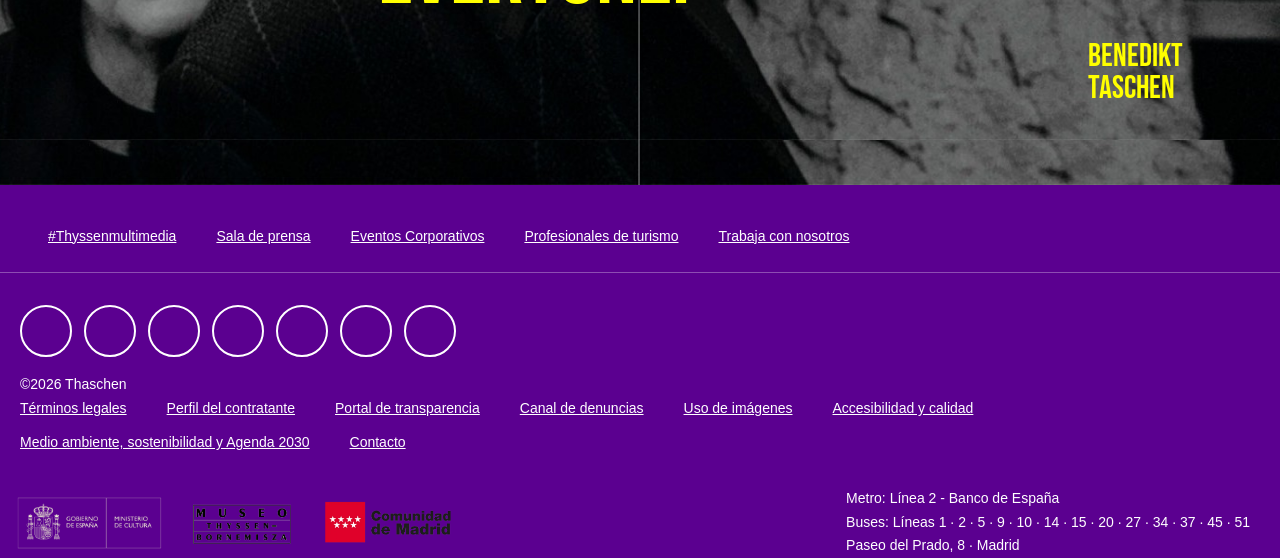
==== commit 6081fc0b: "final" ====
--- a/index.html
+++ b/index.html
@@ -255,11 +255,7 @@
         </p>
       </nav>
 
-<<<<<<< HEAD
       <div class="footer-social">
-=======
-  <div class="footer-social">
->>>>>>> 0b3b574208dfccfe6a1541aacaed720e19704472
   <a href="https://www.facebook.com/TASCHEN" target="_blank" title="Facebook">
     <i class="fa-brands fa-facebook"></i>
   </a>
--- a/css/compartido.css
+++ b/css/compartido.css
@@ -77,71 +77,6 @@
 #menu > ul > li:first-child {
   display: none;
   color: black;
-}
-
-@media (max-width: 1180px) {
-  #menu ul li.tickets:not(.icono) {
-    margin-left: auto;
-  }
-
-  #menu ul {
-    justify-content: space-between;
-    padding: 0 2rem;
-  }
-
-  #menu ul li + li {
-    margin-left: 2rem;
-  }
-}
-
-@media (max-width: 835px) {
-  #menu ul {
-    font-size: 14px;
-  }
-}
-
-@media (max-width: 500px) {
-  #menu ul {
-    font-size: 12px;
-  }
-}
-
-/* Media query para pantallas de menos de 700px */
-@media screen and (max-width: 700px) {
-  #menu {
-    height: auto;
-  }
-
-  #menu ul {
-    flex-direction: column;
-    align-items: flex-start;
-    padding: 0.5rem 1rem;
-  }
-
-  /* Se muestra el icono hamburguesa */
-  #menu > ul > li:first-child {
-    display: block;
-    cursor: pointer;
-    font-size: 25px;
-    padding: 0.5rem 0;
-  }
-
-  /* Se ocultan todas las opciones menos el icono */
-  #menu > ul > li:not(:first-child) {
-    display: none;
-  }
-
-  /* Cuando el menú tiene la clase "abierto", se muestran las opciones */
-  #menu.abierto > ul > li:not(:first-child) {
-    display: block;
-    margin-left: 0 !important; /* Anula los márgenes del menú horizontal */
-    padding: 0.4rem 0;
-  }
-
-  /* Quitamos el margin-left especial de .tickets en móvil */
-  #menu ul li.tickets:not(.icono) {
-    margin-left: 0;
-  }
 }
 
 /* landing............................ */
@@ -423,137 +358,6 @@
   color: yellow;
 }
 
-@media (max-width: 1180px) {
-  .page-index .contenedor-tickets {
-    flex-direction: column;
-    align-items: center;
-    padding: 2rem;
-  }
-
-  .page-index .columna-izquierda {
-    width: 100%;
-    padding: 0 2rem;
-    display: flex;
-    flex-direction: column;
-    align-items: center;
-  }
-  .page-index .botones {
-    display: flex;
-    flex-direction: row;
-    justify-content: center;
-    gap: 1rem;
-    flex-wrap: nowrap;
-  }
-
-  .page-index .botones button {
-    width: auto;
-    padding: 0.8rem 1.2rem;
-    font-size: 1rem;
-  }
-  .page-index .columna-derecha {
-    width: 100%;
-    padding: 0 2rem 2rem;
-  }
-
-  .page-index p {
-    margin: 1rem 1rem;
-  }
-}
-
-@media (max-width: 700px) {
-  .page-index .botones {
-    display: flex;
-    flex-direction: column;
-    justify-content: left;
-    gap: 0.5rem;
-    flex-wrap: nowrap;
-  }
-}
-.page-index .botones button {
-  width: auto;
-  padding: 0.8rem 1.2rem;
-  font-size: 1rem;
-}
-
-@media (max-width: 835px) {
-  .page-index h2.exposición,
-  .page-index h2.fechas {
-    font-size: 1rem;
-  }
-
-  .page-index .quote p {
-    font-size: 4rem;
-    line-height: 3rem;
-  }
-
-  .page-index .autor p {
-    font-size: 1.5rem;
-    line-height: 1.5rem;
-  }
-
-  .page-index .galeria > figure {
-    /* quitar efecto desenfocado y hover de la galeria */
-    filter: none !important;
-    animation: none;
-    flex: 45%;
-  }
-
-  .page-index .columna-izquierda {
-    flex-direction: column;
-    align-items: center;
-    width: 100%;
-  }
-}
-
-@media screen and (max-width: 490px) {
-  /* se aumenta la altura del ehader para q ls h2 no queden pegado a los dots */
-  .page-index .header {
-    height: 100vh;
-  }
-
-  .page-index .dots {
-    bottom: 8rem;
-  }
-
-  .page-index h2.exposición {
-    bottom: 3rem;
-    left: 50%;
-    transform: translateX(-50%);
-    /* impide q el texto se divida en 2 lineas */
-    white-space: nowrap;
-    font-size: 1rem;
-  }
-
-  .page-index h2.fechas {
-    bottom: 1.5rem;
-    right: 50%;
-    transform: translateX(50%);
-    white-space: nowrap;
-    font-size: 1rem;
-  }
-
-  .page-index .contenedor {
-    width: 300px;
-    height: 400px;
-  }
-
-  .page-index .botones {
-    flex-direction: row;
-    flex-wrap: wrap;
-    justify-content: center;
-  }
-
-  /* /* justificar p a al izda no rios */
-  .page-index p {
-    text-align: left;
-  }
-
-  .page-index .galeria {
-    padding-top: 0;
-    margin-top: 0;
-  }
-}
-
 /* historia.................................. */
 
 .page-history {
@@ -564,7 +368,7 @@
 .page-history h1 {
   font-family: "Bebas Neue", cursive;
   text-align: center;
-  font-size: 14vw;
+  font-size: 13vw;
   font-weight: 400;
   margin-top: 2rem;
 }
@@ -579,7 +383,7 @@
   font-family: "Roboto", sans-serif;
   font-style: italic;
   text-align: center;
-  font-size: 4vw;
+  font-size: 3vw;
   font-weight: 200;
   margin-top: 4rem;
   margin-left: 2rem;
@@ -591,7 +395,7 @@
   font-style: italic;
   font-size: 3vw;
   font-weight: 100;
-  margin-top: 6rem;
+  margin-top: 1.5rem;
   margin-right: 5rem;
 }
 .page-history h5 {
@@ -1266,6 +1070,8 @@
   }
 }
 
+/* footer.................................. */
+
 footer {
   background-color: #5b0090;
   color: #fff;
@@ -1341,7 +1147,6 @@
   margin: 0;
 }
 
-/* ── Links generales ── */
 footer a {
   color: #fff;
   text-decoration: underline;
@@ -1351,7 +1156,7 @@
   opacity: 0.8;
 }
 
-/* ── pie: logos + transporte........................... ── */
+/*  logos + transporte........................... ── */
 .footer-bottom {
   display: flex;
   align-items: center;
@@ -1407,186 +1212,397 @@
 .page-tickets footer * {
   color: white !important;
 }
-
-/* responsove tickets.................................. */
-@media screen and (max-width: 1319px) {
-  /* --- Nav --- */
-
-  /* --- Header --- */
-  .page-history h1 {
-    font-size: 18vw;
-    margin-top: 1.5rem;
-  }
-  .page-history h2 {
-    font-size: 6vw;
-    margin-top: 0;
-  }
-  .page-history h3 {
-    font-size: 5vw;
-    margin-top: 2rem;
-  }
-  .page-history h4 {
-    font-size: 4vw;
-    margin-top: 2rem;
-    margin-right: 2rem;
-  }
-
-  .page-history .todo > img {
-    display: none !important;
-    visibility: hidden !important;
-  }
-
-  .page-history .todo {
-    transform: none !important;
-    margin-bottom: 0 !important;
-  }
-
-  /* --- bloques más grandes y compactos...................... --- */
-  .page-history .textoimagen,
-  .page-history .textoimagen1,
-  .page-history .textoimagen2,
-  .page-history .textoimagen3,
-  .page-history .textoimagen4,
-  .page-history .textoimagen5,
-  .page-history .textoimagen6,
-  .page-history .textoimagen7 {
-    margin: 2rem auto !important;
-    padding: 0 3rem !important;
-    gap: 2rem;
+/* media queries.................................. */
+
+@media (max-width: 1180px) {
+  #menu ul li.tickets:not(.icono) {
+    margin-left: auto;
+  }
+
+  #menu ul {
+    justify-content: space-between;
+    padding: 0 2rem;
+  }
+
+  #menu ul li + li {
+    margin-left: 2rem;
+  }
+}
+
+@media (max-width: 835px) {
+  #menu ul {
+    font-size: 14px;
+  }
+}
+
+@media (max-width: 500px) {
+  #menu ul {
+    font-size: 12px;
+  }
+}
+
+/* Media query para pantallas de menos de 700px */
+@media screen and (max-width: 700px) {
+  #menu {
+    height: auto;
+  }
+
+  #menu ul {
+    flex-direction: column;
+    align-items: flex-start;
+    padding: 0.5rem 1rem;
+  }
+
+  /* Se muestra el icono hamburguesa */
+  #menu > ul > li:first-child {
+    display: block;
+    cursor: pointer;
+    font-size: 25px;
+    padding: 0.5rem 0;
+  }
+
+  /* Se ocultan todas las opciones menos el icono */
+  #menu > ul > li:not(:first-child) {
+    display: none;
+  }
+
+  /* Cuando el menú tiene la clase "abierto", se muestran las opciones */
+  #menu.abierto > ul > li:not(:first-child) {
+    display: block;
+    margin-left: 0 !important; /* Anula los márgenes del menú horizontal */
+    padding: 0.4rem 0;
+  }
+
+  /* Quitamos el margin-left especial de .tickets en móvil */
+  #menu ul li.tickets:not(.icono) {
+    margin-left: 0;
+  }
+}
+
+@media (max-width: 1180px) {
+  .page-index .contenedor-tickets {
+    flex-direction: column;
     align-items: center;
+    padding: 2rem;
+  }
+
+  .page-index .columna-izquierda {
     width: 100%;
-    box-sizing: border-box;
-  }
-
-  footer .footer-top a:hover {
-    opacity: 0.8;
-  }
-
-  /* redes sociales */
-  footer .footer-social {
+    padding: 0 2rem;
     display: flex;
-    flex-wrap: wrap;
-    gap: 12px;
-    margin-bottom: 16px;
-    padding-left: 20px;
-  }
-
-  .page-history .figura7 {
-    margin: 0;
-    width: 45%;
-    padding: 0;
-  }
-
-  .page-history .figura7 img {
-    width: 90%;
-    padding: 0;
-    margin: 0;
-  }
-  /* --- Texto final y fecha --- */
-  .page-history .textoabajo {
-    margin-top: 5rem;
-    font-size: 4vw;
-  }
-  .page-history .fechaabajo {
-    padding-right: 2rem;
-    padding-top: 3rem;
-  }
-}
-
-@media screen and (max-width: 768px) {
-  .page-history .todo > img {
-    display: none !important;
-    visibility: hidden !important;
-  }
-
-  .page-history .todo {
-    position: relative;
-    padding: 0 1.5rem;
-  }
-
-  .page-history .todo::before {
-    content: "";
-    position: absolute;
+    flex-direction: column;
+    align-items: center;
+  }
+  .page-index .botones {
+    display: flex;
+    flex-direction: row;
+    justify-content: center;
+    gap: 1rem;
+    flex-wrap: nowrap;
+  }
+
+  .page-index .botones button {
+    width: auto;
+    padding: 0.8rem 1.2rem;
+    font-size: 1rem;
+  }
+  .page-index .columna-derecha {
+    width: 100%;
+    padding: 0 2rem 2rem;
+  }
+
+  .page-index p {
+    margin: 1rem 1rem;
+  }
+}
+
+@media (max-width: 700px) {
+  .page-index .botones {
+    display: flex;
+    flex-direction: column;
+    justify-content: left;
+    gap: 0.5rem;
+    flex-wrap: nowrap;
+  }
+}
+.page-index .botones button {
+  width: auto;
+  padding: 0.8rem 1.2rem;
+  font-size: 1rem;
+}
+
+@media (max-width: 1035px) {
+  .page-index h2.exposición,
+  .page-index h2.fechas {
+    font-size: 1rem;
+  }
+
+  @media (max-width: 850px) {
+      .page-index h2.exposición {
+    bottom: 3rem;
     left: 50%;
-    top: 0;
-    bottom: 0;
-    width: 2px;
-    background-color: #ffffff;
     transform: translateX(-50%);
-    z-index: 0;
-  }
-
-  .page-history .textoimagen,
-  .page-history .textoimagen1,
-  .page-history .textoimagen2,
-  .page-history .textoimagen3,
-  .page-history .textoimagen4,
-  .page-history .textoimagen5,
-  .page-history .textoimagen6,
-  .page-history .textoimagen7 {
-    flex-direction: column !important;
-    align-items: center;
-    width: 95%;
-    margin: 3rem auto !important;
-    padding: 0;
-    gap: 0.5rem;
-    position: relative;
-    z-index: 1;
-  }
-
-  .page-history .textoimagen::before,
-  .page-history .textoimagen1::before,
-  .page-history .textoimagen2::before,
-  .page-history .textoimagen3::before,
-  .page-history .textoimagen4::before,
-  .page-history .textoimagen5::before,
-  .page-history .textoimagen6::before,
-  .page-history .textoimagen7::before {
-    content: "";
-    width: 12px;
-    height: 12px;
-    background: #ffffff;
-    border-radius: 50%;
-    position: absolute;
-    left: 50%;
-    top: -1.5rem;
-    transform: translateX(-50%);
-    z-index: 2;
-  }
-
-  .page-history .texto {
-    width: 100%;
-    text-align: left;
-  }
-  
-  .page-history figure {
-    width: 100%;
-    margin: 0;
-  }
-
-  .page-history .figura1 img,
-  .page-history .figura2 img,
-  .page-history .figura3 img,
-  .page-history .figura4 img,
-  .page-history .figura5 img,
-  .page-history .figura6 img,
-  .page-history .figura7 img,
-  .page-history .figura8 img {
-    width: 50%;
-    margin: 0;
-    padding: 0;
-  }
-
-  .page-history .figura1,
-  .page-history .figura2,
-  .page-history .figura3,
-  .page-history .figura4,
-  .page-history .figura5,
-  .page-history .figura6,
-  .page-history .figura7,
-  .page-history .figura8 {
-    margin: 0;
-    width: 100%;
+    white-space: nowrap;
+    font-size: 1rem;
+  }
+
+  .page-index h2.fechas {
+    bottom: 1.5rem;
+    right: 50%;
+    transform: translateX(50%);
+    white-space: nowrap;
+    font-size: 1rem;
+  }
+     .page-index .dots {
+      bottom: 0rem;
+    }
+
+  @media (max-width: 835px) {
+    .page-index .quote p {
+      font-size: 4rem;
+      line-height: 4rem;
+    }
+
+    .page-index .autor p {
+      font-size: 1.5rem;
+      line-height: 1.5rem;
+    }
+
+    .page-index .galeria > figure {
+      /* quitar efecto desenfocado y hover de la galeria */
+      filter: none !important;
+      animation: none;
+      flex: 45%;
+    }
+
+    .page-index .columna-izquierda {
+      flex-direction: column;
+      align-items: center;
+      width: 100%;
+    }
+  }
+
+  @media screen and (max-width: 600px) {
+    /* se aumenta la altura del ehader para q ls h2 no queden pegado a los dots */
+    .page-index .header {
+      height: 100vh;
+    }
+
+    .page-index .dots {
+      bottom: 8rem;
+    }
+
+    .page-index h2.exposición {
+      bottom: 3rem;
+      left: 50%;
+      transform: translateX(-50%);
+      /* impide q el texto se divida en 2 lineas */
+      white-space: nowrap;
+      font-size: 1rem;
+    }
+
+    .page-index h2.fechas {
+      bottom: 1.5rem;
+      right: 50%;
+      transform: translateX(50%);
+      white-space: nowrap;
+      font-size: 1rem;
+    }
+
+    .page-index .contenedor {
+      width: 300px;
+      height: 400px;
+    }
+
+    .page-index .botones {
+      flex-direction: row;
+      flex-wrap: wrap;
+      justify-content: center;
+    }
+
+    /* /* justificar p a al izda no rios */
+    .page-index p {
+      text-align: left;
+    }
+
+    .page-index .galeria {
+      padding-top: 0;
+      margin-top: 0;
+    }
+  }
+
+  @media screen and (max-width: 1319px) {
+    /* --- Header --- */
+    .page-history h1 {
+      font-size: 18vw;
+      margin-top: 1.5rem;
+    }
+    .page-history h2 {
+      font-size: 6vw;
+      margin-top: 0;
+    }
+    .page-history h3 {
+      font-size: 5vw;
+      margin-top: 2rem;
+    }
+    .page-history h4 {
+      font-size: 4vw;
+      margin-top: 2rem;
+      margin-right: 2rem;
+    }
+
+    .page-history .todo > img {
+      display: none !important;
+      visibility: hidden !important;
+    }
+
+    .page-history .todo {
+      transform: none !important;
+      margin-bottom: 0 !important;
+    }
+
+    .page-history .textoimagen,
+    .page-history .textoimagen1,
+    .page-history .textoimagen2,
+    .page-history .textoimagen3,
+    .page-history .textoimagen4,
+    .page-history .textoimagen5,
+    .page-history .textoimagen6,
+    .page-history .textoimagen7 {
+      margin: 2rem auto !important;
+      padding: 0 3rem !important;
+      gap: 2rem;
+      align-items: center;
+      width: 100%;
+      box-sizing: border-box;
+    }
+
+    footer .footer-top a:hover {
+      opacity: 0.8;
+    }
+
+    /* redes sociales */
+    footer .footer-social {
+      display: flex;
+      flex-wrap: wrap;
+      gap: 12px;
+      margin-bottom: 16px;
+      padding-left: 20px;
+    }
+
+    .page-history .figura7 {
+      margin: 0;
+      width: 45%;
+      padding: 0;
+    }
+
+    .page-history .figura7 img {
+      width: 90%;
+      padding: 0;
+      margin: 0;
+    }
+    /* --- Texto final y fecha --- */
+    .page-history .textoabajo {
+      margin-top: 5rem;
+      font-size: 4vw;
+    }
+    .page-history .fechaabajo {
+      padding-right: 2rem;
+      padding-top: 3rem;
+    }
+  }
+
+  @media screen and (max-width: 768px) {
+    .page-history {
+      padding-top: 0;
+    }
+
+    .page-history header {
+      text-align: center;
+      padding: 1rem;
+    }
+
+    .page-history .todo > img {
+      display: none !important;
+      visibility: hidden !important;
+    }
+
+    .page-history .todo {
+      position: static;
+      padding: 0 1rem;
+    }
+
+    .page-history .todo::before {
+      display: none;
+    }
+
+    .page-history .textoimagen::before,
+    .page-history .textoimagen1::before,
+    .page-history .textoimagen2::before,
+    .page-history .textoimagen3::before,
+    .page-history .textoimagen4::before,
+    .page-history .textoimagen5::before,
+    .page-history .textoimagen6::before,
+    .page-history .textoimagen7::before {
+      display: none;
+    }
+
+    .page-history .textoimagen,
+    .page-history .textoimagen1,
+    .page-history .textoimagen2,
+    .page-history .textoimagen3,
+    .page-history .textoimagen4,
+    .page-history .textoimagen5,
+    .page-history .textoimagen6,
+    .page-history .textoimagen7 {
+      flex-direction: column !important;
+      align-items: center;
+      width: 95%;
+      margin: 3rem auto !important;
+      padding: 0 !important;
+      gap: 0.5rem;
+      position: relative;
+      z-index: 1;
+    }
+
+    .page-history .texto {
+      width: 100%;
+      text-align: left;
+    }
+
+    .page-history figure {
+      width: 100%;
+      margin: 0;
+    }
+
+    .page-history .figura1 img,
+    .page-history .figura2 img,
+    .page-history .figura3 img,
+    .page-history .figura4 img,
+    .page-history .figura5 img,
+    .page-history .figura6 img,
+    .page-history .figura7 img,
+    .page-history .figura8 img {
+      width: 50%;
+      margin: 0;
+      padding: 0;
+    }
+
+    .page-history .figura1,
+    .page-history .figura2,
+    .page-history .figura3,
+    .page-history .figura4,
+    .page-history .figura5,
+    .page-history .figura6,
+    .page-history .figura7,
+    .page-history .figura8 {
+      margin: 0;
+      width: 100%;
+    }
+
+    .page-history .fechaabajo {
+      padding-bottom: 2rem;
+    }
   }
 
   footer .footer-legal a {
@@ -1598,7 +1614,7 @@
     opacity: 0.8;
   }
 
-  /* bottom logos + ubicacion */
+  /*  logos + ubicacion */
   footer .footer-bottom {
     display: flex;
     align-items: center;
@@ -1637,80 +1653,9 @@
     margin: 0;
   }
 
-  .page-history {
-    padding-top: 50px;
-  }
-
-  .page-history header {
-    text-align: center;
-    padding: 1rem;
-  }
-
-  .page-history h1 {
-    font-size: 20vw;
-    margin-top: 1rem;
-  }
-
-  .page-history h2 {
-    font-size: 6vw;
-    margin-left: 0;
-    text-align: center;
-  }
-
-  .page-history h3 {
-    font-size: 5vw;
-    margin: 1rem;
-  }
-
-  .page-history h4 {
-    font-size: 4vw;
-    margin-right: 1rem;
-    margin-top: 1rem;
-  }
-
-  /* ocultar imagen de línea del tiempo */
-  .page-history .todo > img {
-    display: none !important;
-    visibility: hidden !important;
-  }
-
-  /* quitar línea vertical */
-  .page-history .todo {
-    position: static;
-    padding: 0 1rem;
-  }
-
-  .page-history .todo::before {
-    display: none;
-  }
-
-  /* quitar puntos de la línea */
-  .page-history .textoimagen::before,
-  .page-history .textoimagen1::before,
-  .page-history .textoimagen2::before,
-  .page-history .textoimagen3::before,
-  .page-history .textoimagen4::before,
-  .page-history .textoimagen5::before,
-  .page-history .textoimagen6::before,
-  .page-history .textoimagen7::before {
-    display: none;
-  }
-
-  /* bloques en columna uno debajo del otro */
-  .page-history .textoimagen,
-  .page-history .textoimagen1,
-  .page-history .textoimagen2,
-  .page-history .textoimagen3,
-  .page-history .textoimagen4,
-  .page-history .textoimagen5,
-  .page-history .textoimagen6,
-  .page-history .textoimagen7 {
-    flex-direction: column !important;
-
-
-
-  /* /* TABLET (max 1024px) tickets*............................../ */
-  @media (max-width: 1024px) {
+  /*  tickets*............................../ */
+
+  @media screen and (max-width: 1024px) {
     .page-tickets .bloque {
       max-width: 95%;
       height: auto;
@@ -1743,7 +1688,7 @@
 
     .page-tickets .navegacion {
       max-width: 95%;
-      padding: 0 
+      padding: 0;
     }
 
     .page-tickets .tarjeta {
@@ -1941,4 +1886,4 @@
     padding: 12px 24px;
     font-size: 0.9rem;
   }
-}+}
